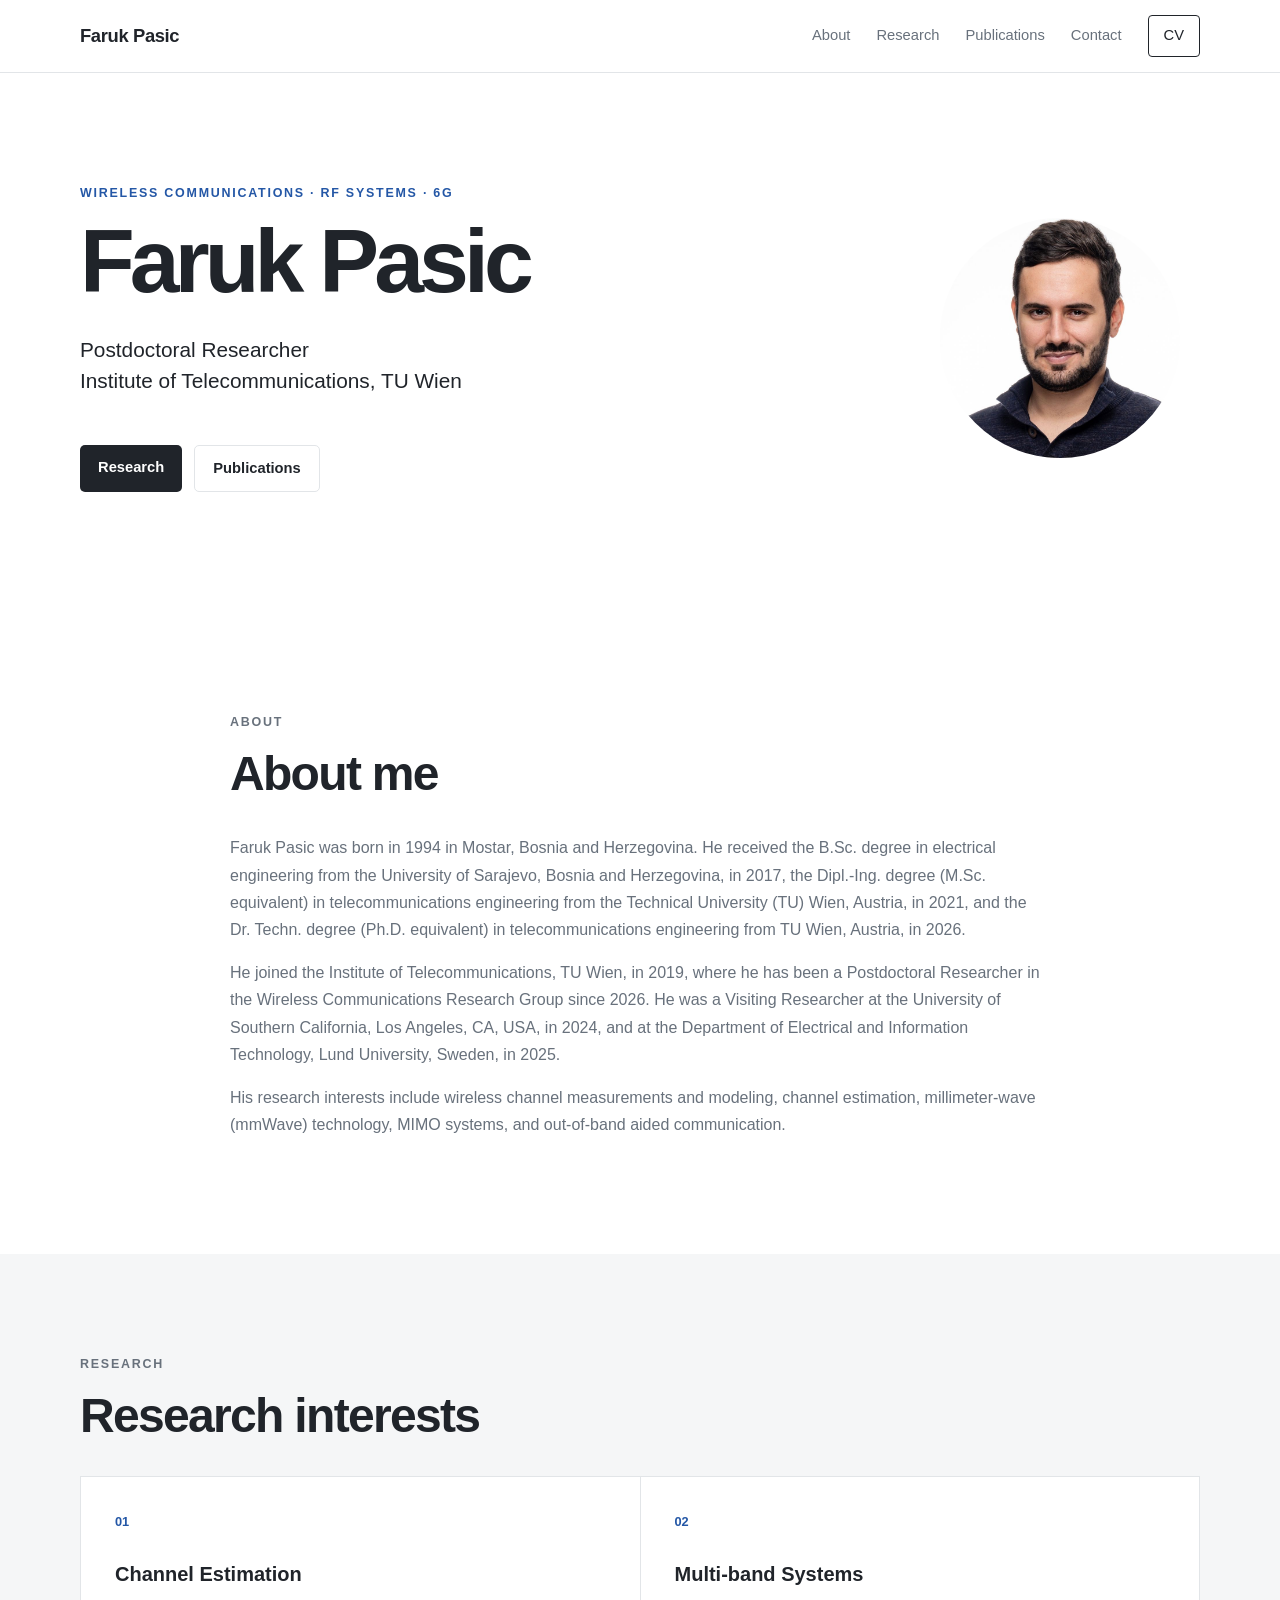
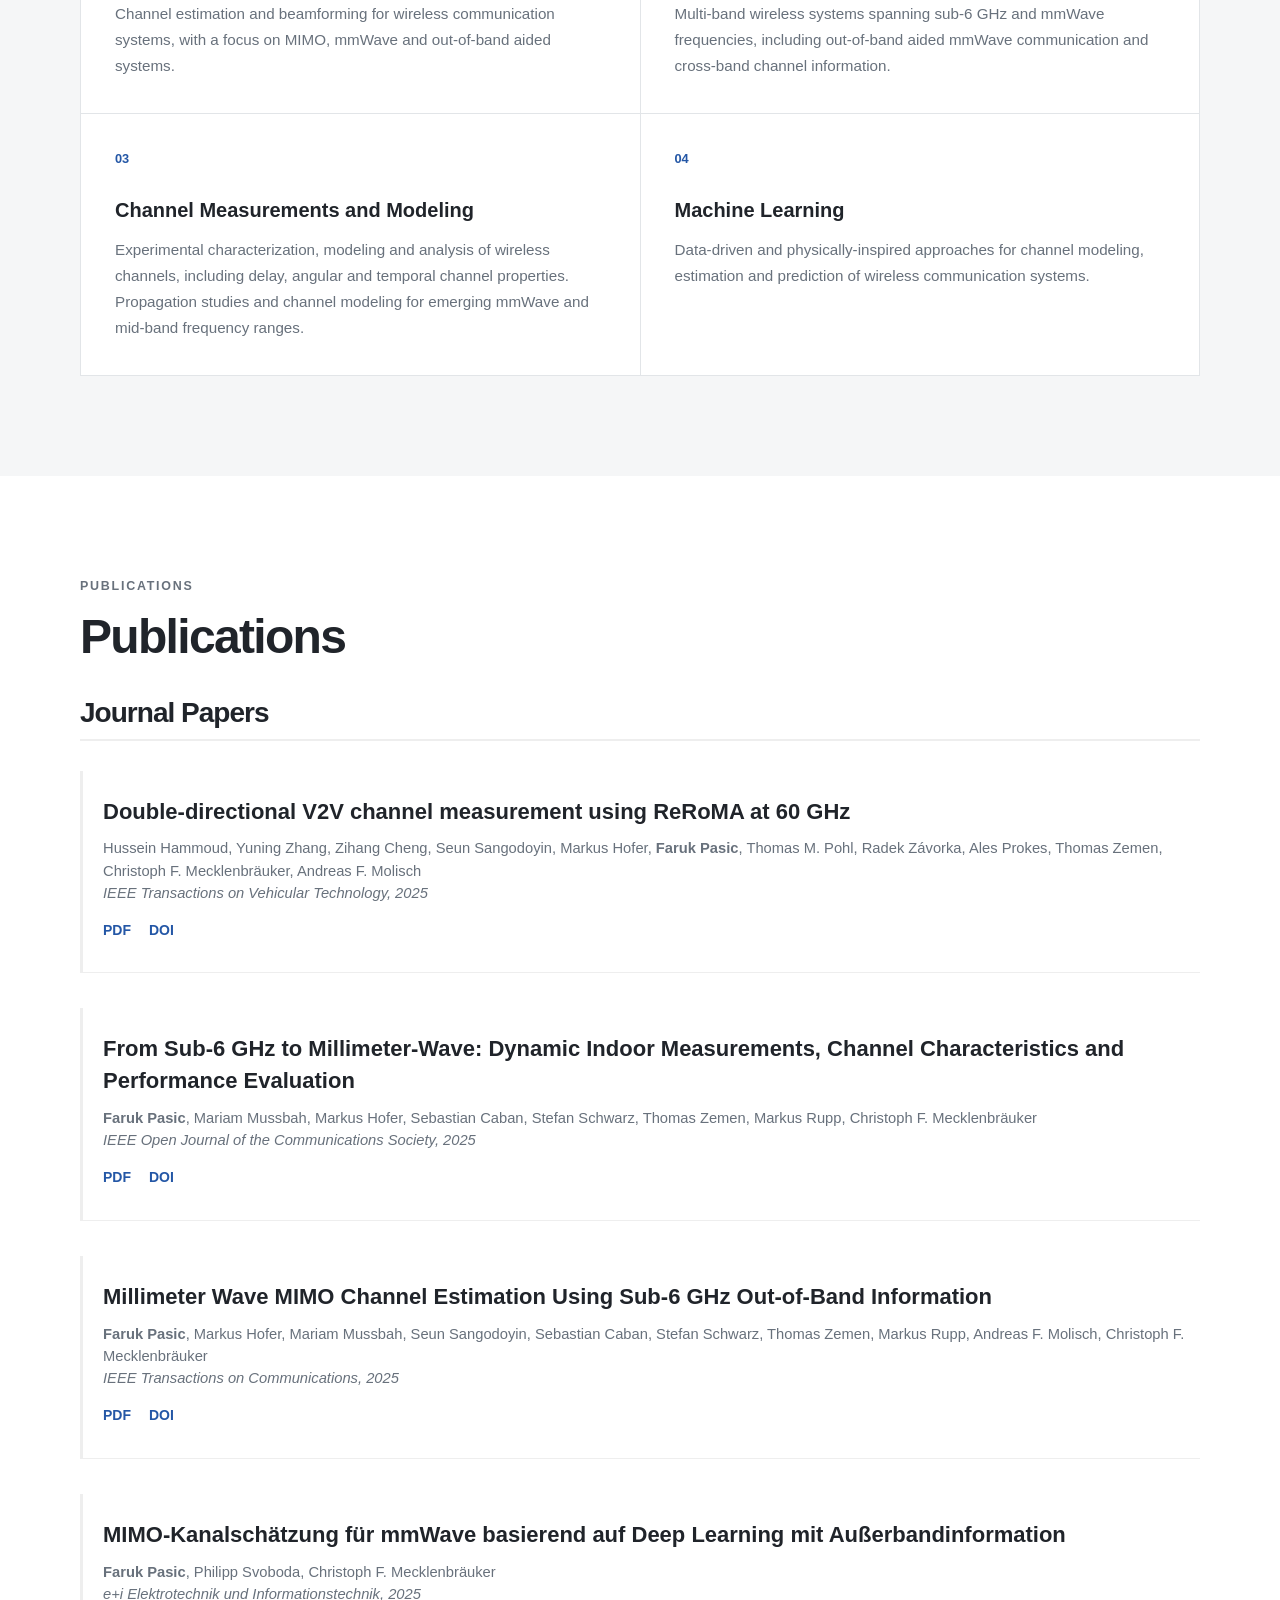
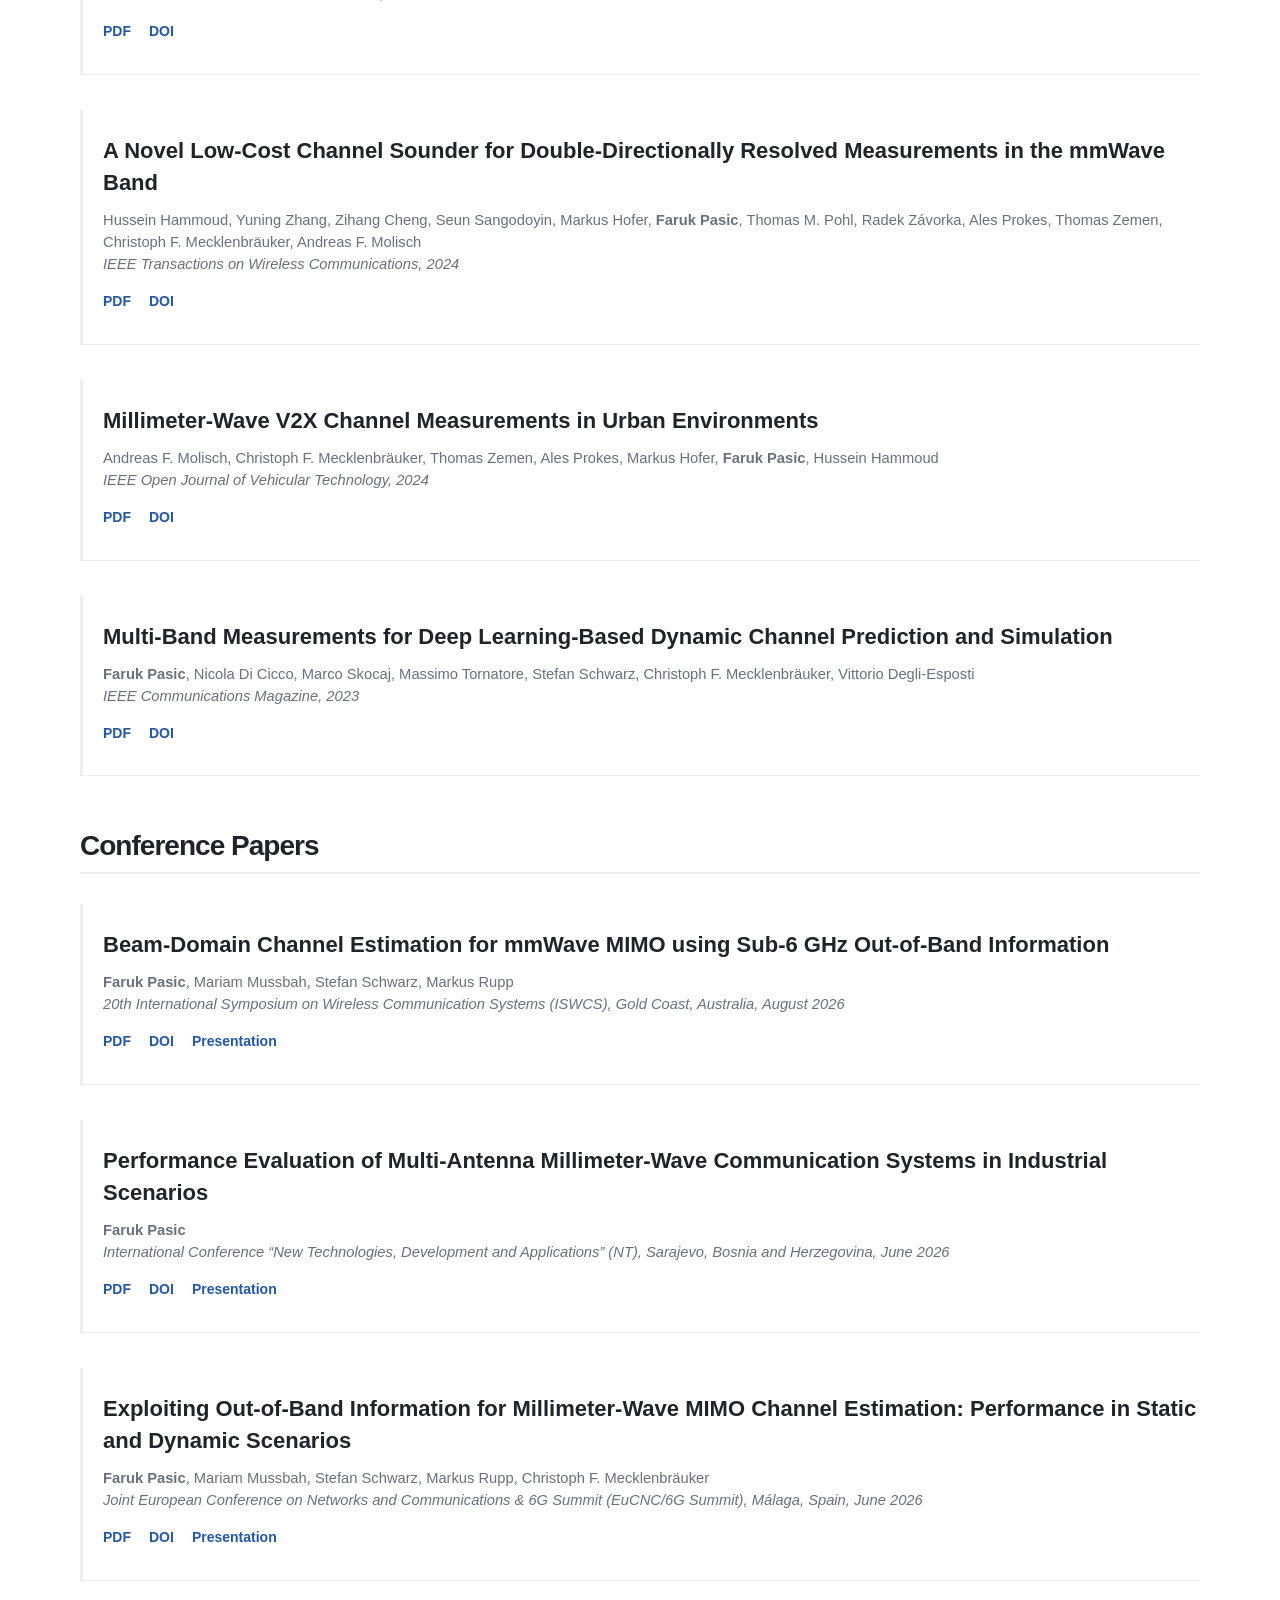
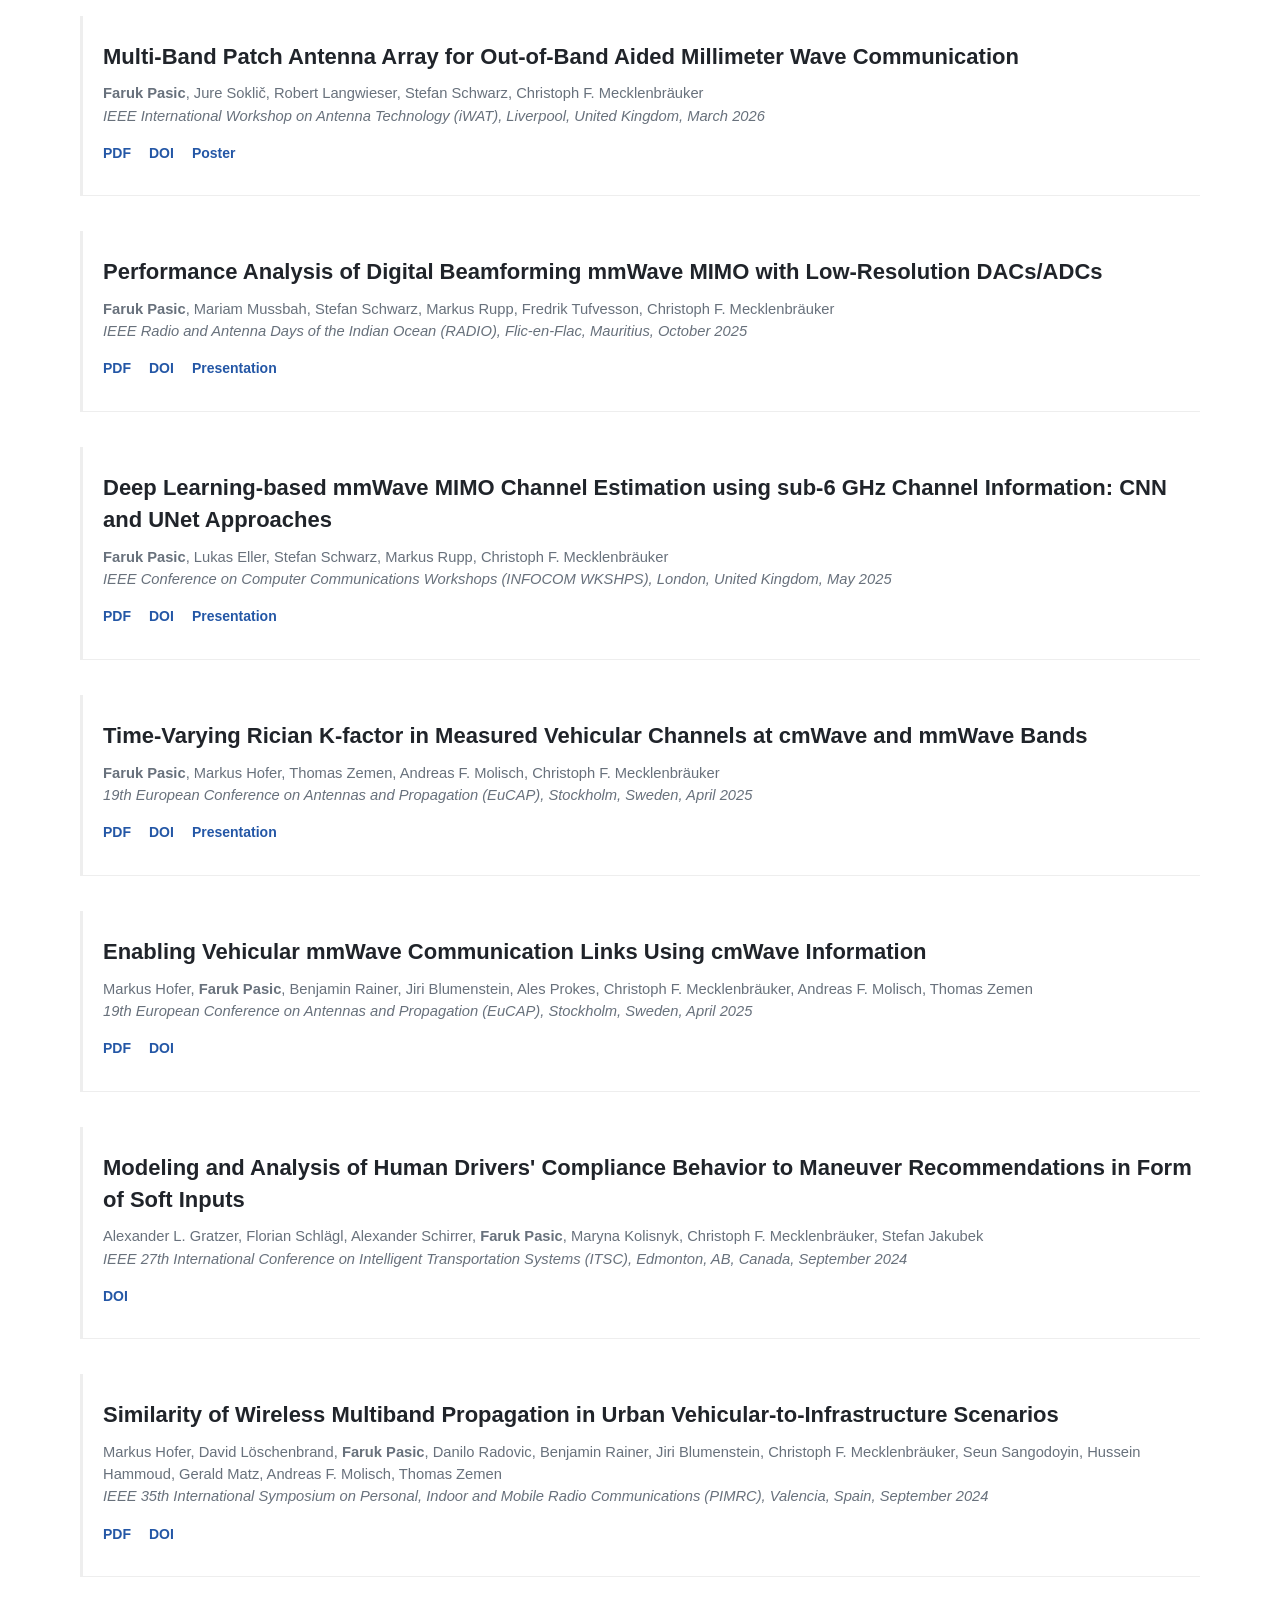
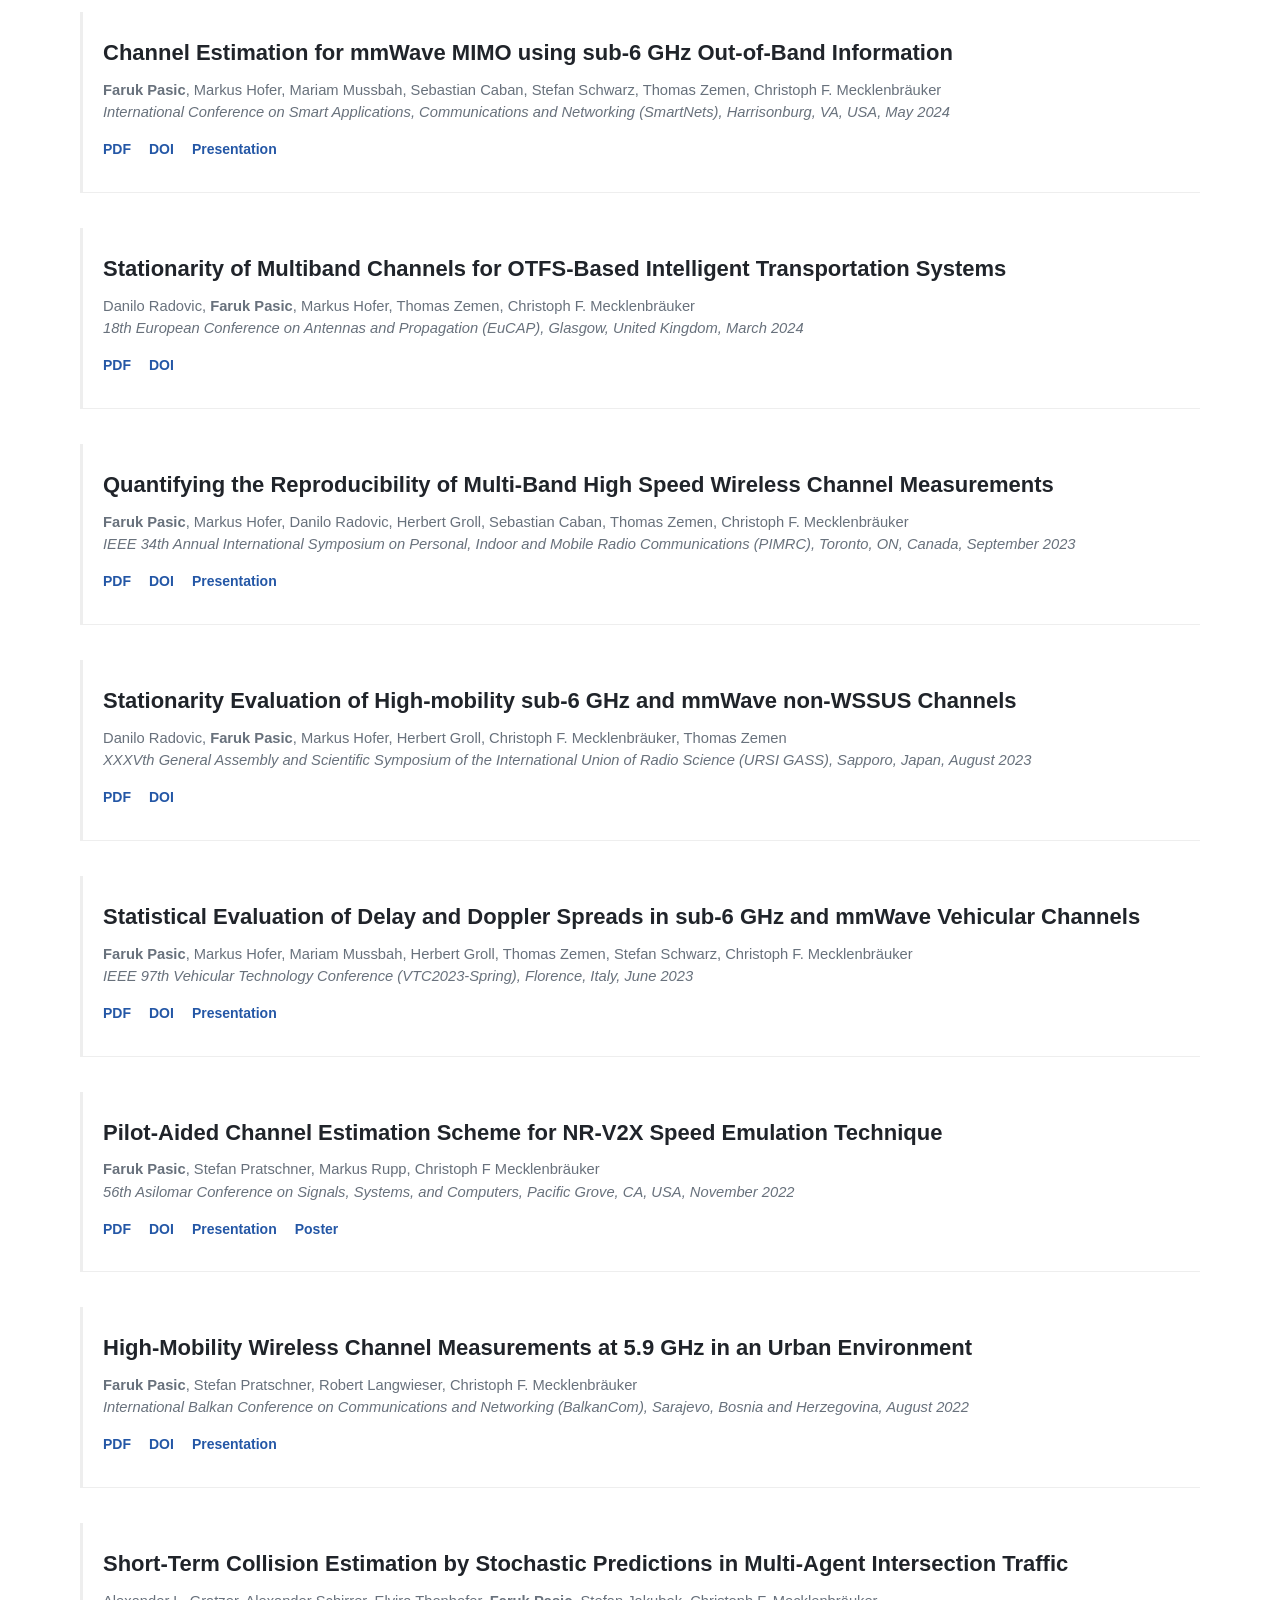
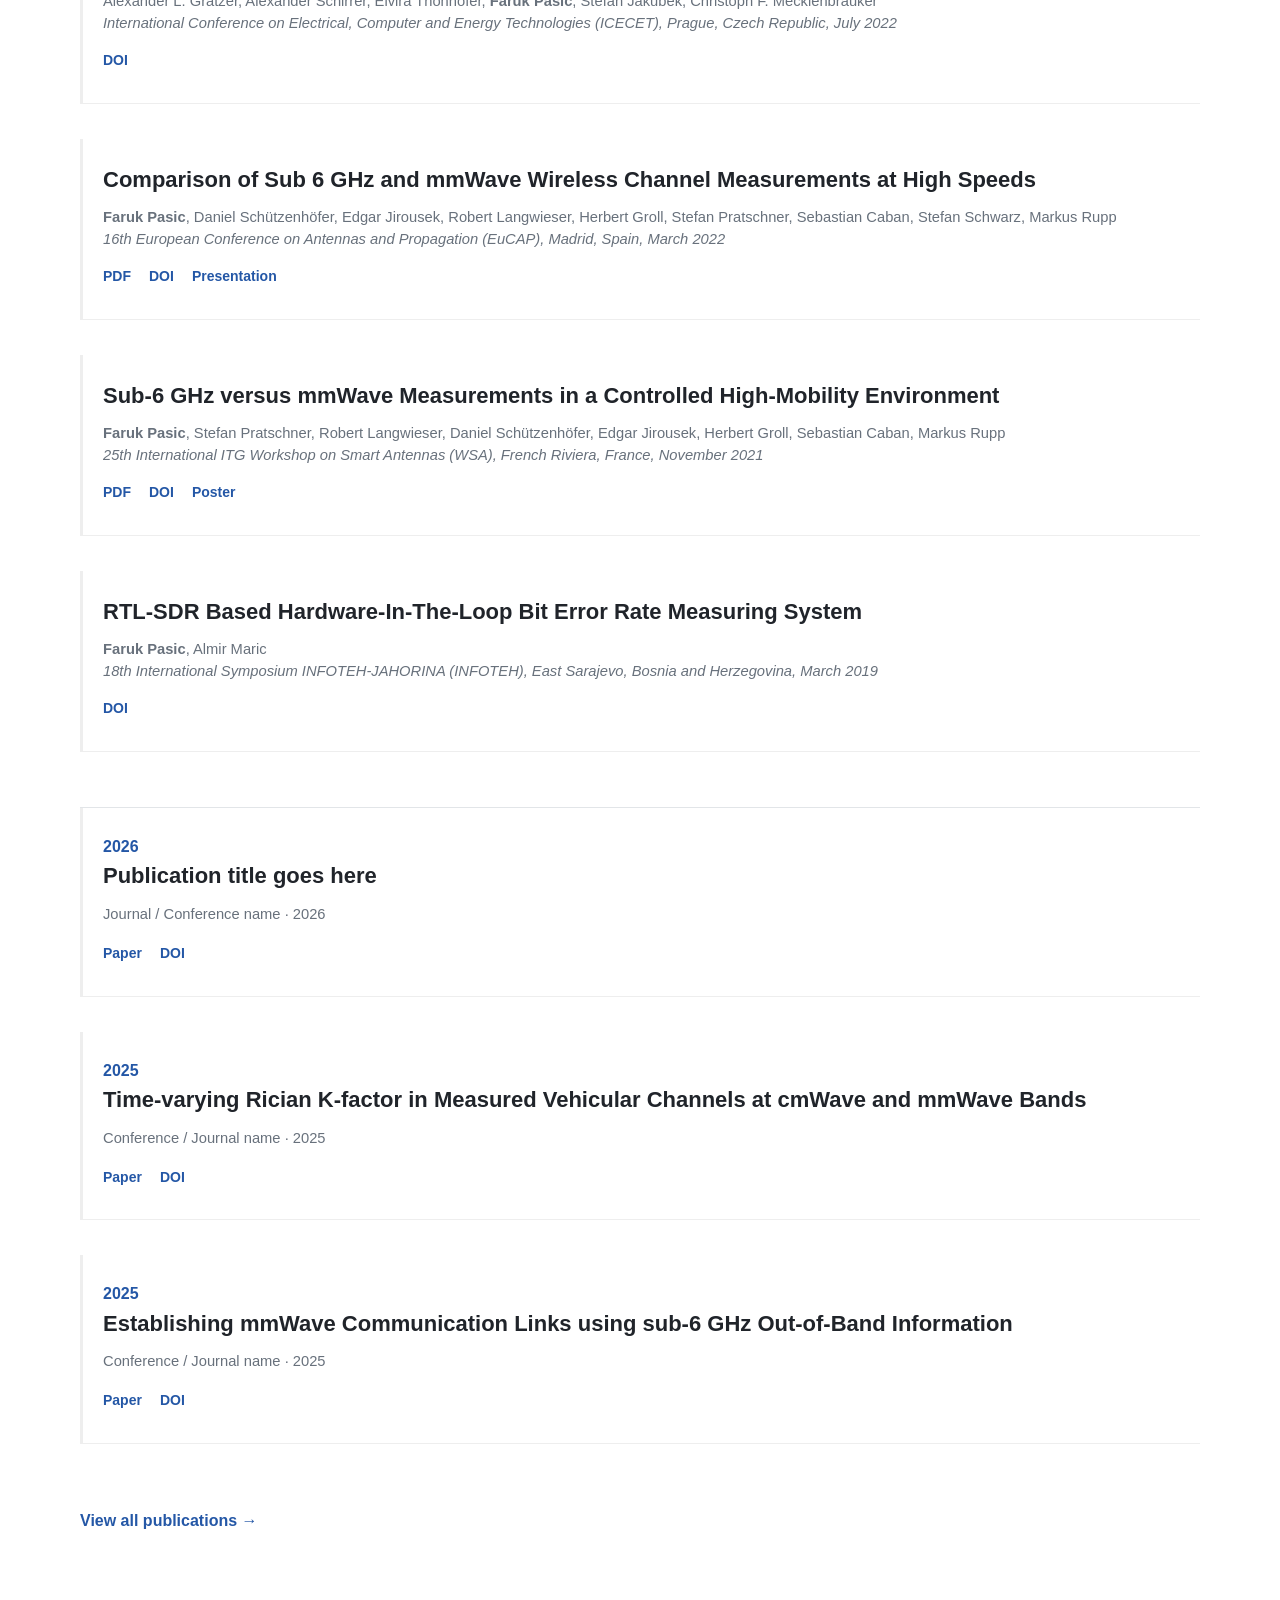
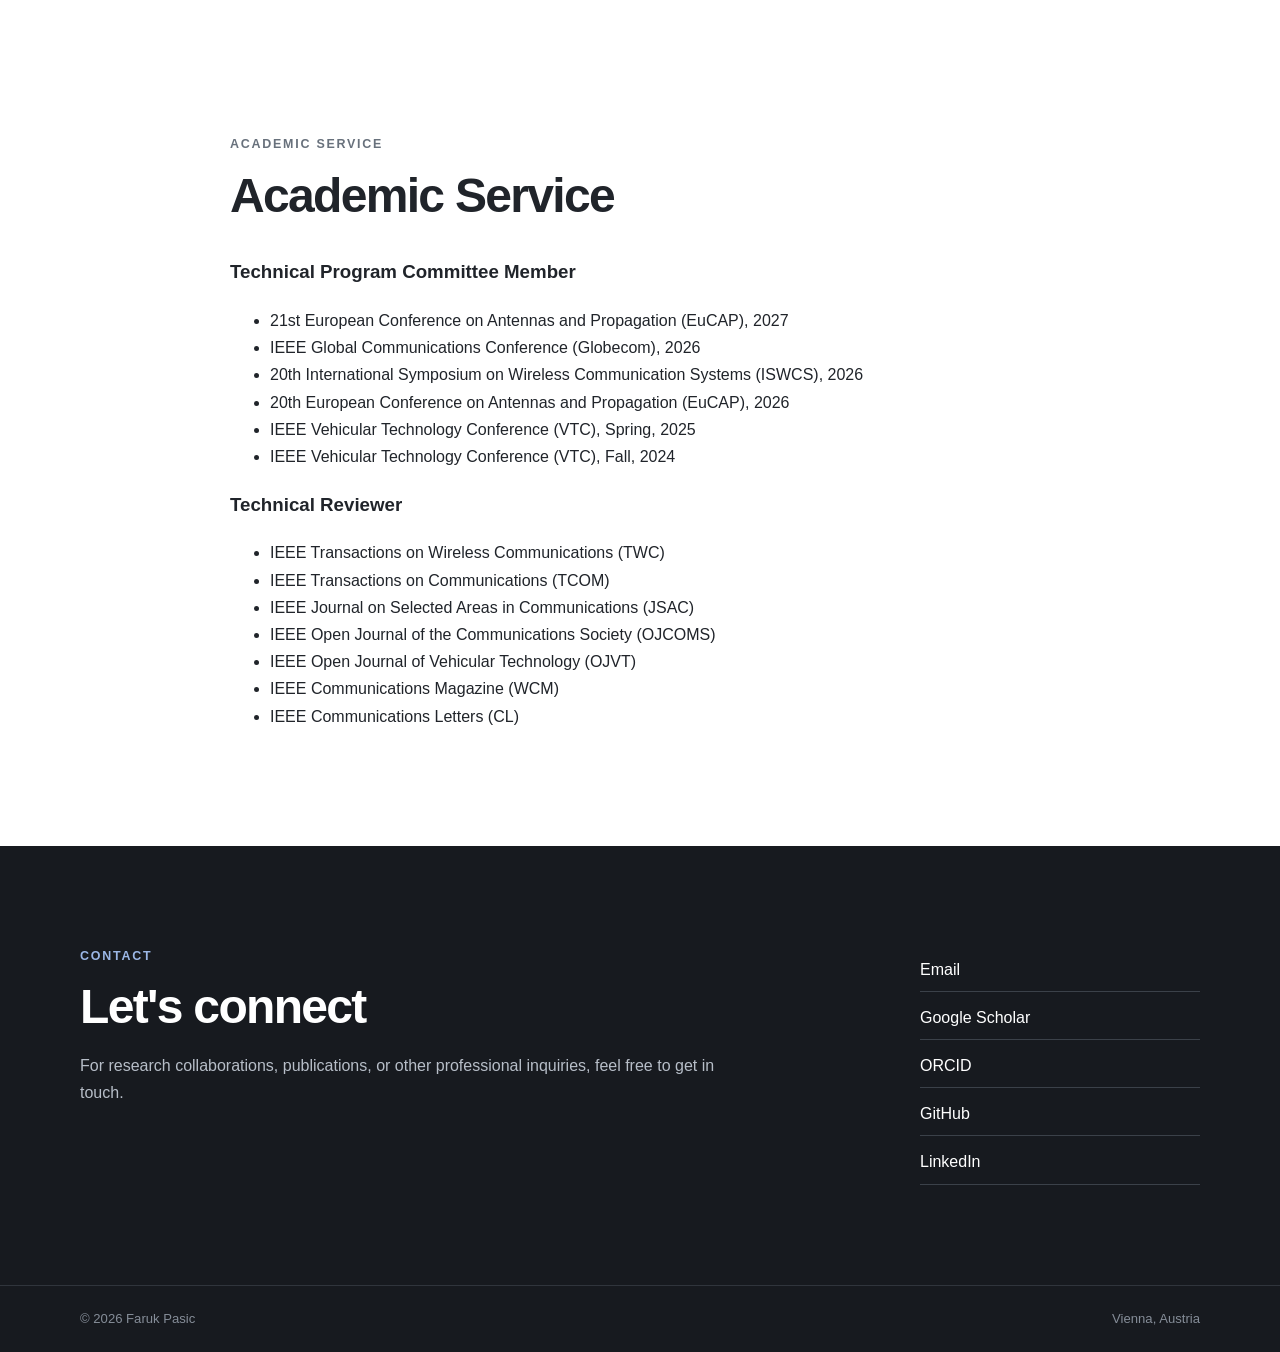
==== index.html @ f6248f12 "Update index.html" ====
<!DOCTYPE html>
<html lang="en">
<head>
    <meta charset="UTF-8">
    <meta name="viewport" content="width=device-width, initial-scale=1.0">

    <meta name="description"
          content="Faruk Pasic - Researcher in wireless communications, RF systems, MIMO, mmWave and FR3.">

    <title>Faruk Pasic | Wireless Communications</title>

    <link rel="stylesheet" href="style.css">
</head>

<body>

<!-- ================= HEADER ================= -->

<header class="site-header">
    <div class="container nav-container">

        <a href="index.html" class="site-name">
            Faruk Pasic
        </a>

        <nav class="navigation">
            <a href="#about">About</a>
            <a href="#research">Research</a>
            <a href="#publications">Publications</a>
            <a href="#contact">Contact</a>
            <a href="files/Faruk_Pasic_CV.pdf" class="nav-cv">
                CV
            </a>
        </nav>

    </div>
</header>


<main>

<!-- ================= HERO ================= -->

<section class="hero">

    <div class="container hero-grid">

        <div class="hero-text">

            <p class="eyebrow">
                Wireless Communications · RF Systems · 6G
            </p>

            <h1>
                Faruk Pasic
            </h1>

            <p class="hero-subtitle">
                Postdoctoral Researcher<br>
                Institute of Telecommunications, TU Wien
            </p>

            <div class="hero-links">

                <a href="#research" class="button button-primary">
                    Research
                </a>

                <a href="#publications" class="button button-secondary">
                    Publications
                </a>

            </div>

        </div>


        <!-- Temporary profile placeholder -->
        <div class="profile-placeholder">

            <img
                src="images/profile.jpg"
                alt="Faruk Pasic"
            >

        </div>

    </div>

</section>


<!-- ================= ABOUT ================= -->

<section id="about" class="section">

    <div class="container narrow">

        <p class="section-label">
            About
        </p>

        <h2>
            About me
        </h2>

        <p>
            Faruk Pasic was born in 1994 in Mostar, Bosnia and Herzegovina. 
            He received the B.Sc. degree in electrical engineering from the 
            University of Sarajevo, Bosnia and Herzegovina, in 2017, the Dipl.-Ing. 
            degree (M.Sc. equivalent) in telecommunications engineering from the 
            Technical University (TU) Wien, Austria, in 2021, and the Dr. Techn. 
            degree (Ph.D. equivalent) in telecommunications engineering from 
            TU Wien, Austria, in 2026.
        </p>

        <p>
            He joined the Institute of Telecommunications, TU Wien, in 2019, where 
            he has been a Postdoctoral Researcher in the Wireless Communications 
            Research Group since 2026. He was a Visiting Researcher at the University 
            of Southern California, Los Angeles, CA, USA, in 2024, and at the Department 
            of Electrical and Information Technology, Lund University, Sweden, in 2025.
        </p>

        <p>
            His research interests include wireless channel measurements and modeling, 
            channel estimation, millimeter-wave (mmWave) technology, MIMO systems, 
            and out-of-band aided communication.
        </p>

    </div>

</section>


<!-- ================= RESEARCH ================= -->

<section id="research" class="section section-alt">

    <div class="container">

        <p class="section-label">
            Research
        </p>

        <h2>
            Research interests
        </h2>


        <div class="research-grid">

            <article class="research-card">

                <span class="card-number">
                    01
                </span>

                <h3>
                    Channel Estimation
                </h3>

                <p>
                    Channel estimation and beamforming for wireless communication systems,
                    with a focus on MIMO, mmWave and out-of-band aided systems.
                </p>

            </article>


            <article class="research-card">

                <span class="card-number">
                    02
                </span>

                <h3>
                    Multi-band Systems
                </h3>

                <p>
                    Multi-band wireless systems spanning sub-6 GHz and mmWave frequencies, 
                    including out-of-band aided mmWave communication and cross-band channel information.                 
                </p>

            </article>


            <article class="research-card">

                <span class="card-number">
                    03
                </span>

                <h3>
                    Channel Measurements and Modeling
                </h3>

                <p>
                    Experimental characterization, modeling and analysis of wireless channels, 
                    including delay, angular and temporal channel properties. 
                    Propagation studies and channel modeling for emerging mmWave and mid-band frequency ranges.
                </p>

            </article>


            <article class="research-card">

                <span class="card-number">
                    04
                </span>

                <h3>
                    Machine Learning
                </h3>

                <p>
                    Data-driven and physically-inspired approaches for channel modeling,
                    estimation and prediction of wireless communication
                    systems.
                </p>

            </article>

        </div>

    </div>

</section>


<!-- ================= PUBLICATIONS ================= -->

<section id="publications" class="section">

    <div class="container">

        <p class="section-label">
            Publications
        </p>

        <h2>
            Publications
        </h2>

        <!-- Journal Publications -->
        <section class="publication-section">

            <h2>Journal Papers</h2>

            <div class="publication">

                <h3>
                    <a href="papers/2025_TVT_Hammoud_Paper.pdf" target="_blank">
                       Double-directional V2V channel measurement using ReRoMA at 60 GHz
                    </a>                      
                </h3>
    
                <p class="authors">
                    Hussein Hammoud, Yuning Zhang, Zihang Cheng, Seun Sangodoyin, Markus Hofer, <strong>Faruk Pasic</strong>, Thomas M. Pohl, Radek Závorka, Ales Prokes, Thomas Zemen, 
                    Christoph F. Mecklenbräuker, Andreas F. Molisch
                </p>

                <p class="venue">
                    IEEE Transactions on Vehicular Technology, 2025
                </p>

                <div class="publication-links">
                    <a href="papers/2025_TVT_Hammoud_Paper.pdf" target="_blank">PDF</a>
                    <a href="https://doi.org/10.1109/TVT.2025.3592084" target="_blank">DOI</a>
                </div>

            </div>  
            
            <div class="publication">

                <h3>
                    From Sub-6 GHz to Millimeter-Wave: Dynamic Indoor Measurements, Channel Characteristics and Performance Evaluation
                </h3>

                <p class="authors">
                    <strong>Faruk Pasic</strong>, Mariam Mussbah, Markus Hofer, Sebastian Caban, Stefan Schwarz, Thomas Zemen, Markus Rupp, Christoph F. Mecklenbräuker
                </p>

                <p class="venue">
                    IEEE Open Journal of the Communications Society, 2025
                </p>

                <div class="publication-links">
                    <a href="papers/2025_OJCOMS_Pasic_Paper.pdf" target="_blank">PDF</a>
                    <a href="https://doi.org/10.1109/OJCOMS.2025.3613504" target="_blank">DOI</a>
                </div>

            </div>            

            <div class="publication">

                <h3>
                   Millimeter Wave MIMO Channel Estimation Using Sub-6 GHz Out-of-Band Information
                </h3>

                <p class="authors">
                    <strong>Faruk Pasic</strong>, Markus Hofer, Mariam Mussbah, Seun Sangodoyin, Sebastian Caban, Stefan Schwarz, Thomas Zemen, Markus Rupp, Andreas F. Molisch, Christoph F. Mecklenbräuker
                </p>

                <p class="venue">
                    IEEE Transactions on Communications, 2025
                </p>

                <div class="publication-links">
                    <a href="papers/2024_TCOM_Pasic_Paper.pdf" target="_blank">PDF</a>
                    <a href="https://doi.org/10.1109/TCOMM.2025.3588591" target="_blank">DOI</a>
                </div>

            </div>  

            <div class="publication">

                <h3>
                   MIMO-Kanalschätzung für mmWave basierend auf Deep Learning mit Außerbandinformation
                </h3>

                <p class="authors">
                    <strong>Faruk Pasic</strong>, Philipp Svoboda, Christoph F. Mecklenbräuker
                </p>

                <p class="venue">
                    e+i Elektrotechnik und Informationstechnik, 2025
                </p>

                <div class="publication-links">
                    <a href="papers/2025_E_I_Journal_Pasic_Paper.pdf" target="_blank">PDF</a>
                    <a href="https://doi.org/10.1007/s00502-025-01325-1" target="_blank">DOI</a>
                </div>

            </div>  
            
            <div class="publication">

                <h3>
                   A Novel Low-Cost Channel Sounder for Double-Directionally Resolved Measurements in the mmWave Band
                </h3>

                <p class="authors">
                    Hussein Hammoud, Yuning Zhang, Zihang Cheng, Seun Sangodoyin, Markus Hofer, <strong>Faruk Pasic</strong>, Thomas M. Pohl, Radek Závorka, Ales Prokes, Thomas Zemen, 
                    Christoph F. Mecklenbräuker, Andreas F. Molisch
                </p>

                <p class="venue">
                    IEEE Transactions on Wireless Communications, 2024
                </p>

                <div class="publication-links">
                    <a href="papers/2024_TWC_Hammoud_Paper.pdf" target="_blank">PDF</a>
                    <a href="https://doi.org/10.1109/TWC.2024.3492184" target="_blank">DOI</a>
                </div>

            </div>

            <div class="publication">

                <h3>
                   Millimeter-Wave V2X Channel Measurements in Urban Environments
                </h3>

                <p class="authors">
                    Andreas F. Molisch, Christoph F. Mecklenbräuker, Thomas Zemen, Ales Prokes, Markus Hofer, <strong>Faruk Pasic</strong>, Hussein Hammoud
                </p>

                <p class="venue">
                    IEEE Open Journal of Vehicular Technology, 2024
                </p>

                <div class="publication-links">
                    <a href="papers/2024_OJVT_Molisch_Paper.pdf" target="_blank">PDF</a>
                    <a href="https://doi.org/10.1109/OJVT.2024.3521637" target="_blank">DOI</a>
                </div>

            </div>

            <div class="publication">

                <h3>
                   Multi-Band Measurements for Deep Learning-Based Dynamic Channel Prediction and Simulation
                </h3>

                <p class="authors">
                    <strong>Faruk Pasic</strong>, Nicola Di Cicco, Marco Skocaj, Massimo Tornatore, Stefan Schwarz, Christoph F. Mecklenbräuker, Vittorio Degli-Esposti
                </p>

                <p class="venue">
                    IEEE Communications Magazine, 2023
                </p>

                <div class="publication-links">
                    <a href="papers/2023_COMMAG_Pasic_Paper.pdf" target="_blank">PDF</a>
                    <a href="https://doi.org/10.1109/MCOM.003.2200718" target="_blank">DOI</a>
                </div>

            </div>            
            
        </section>

        <!-- Conference Publications -->
        <section class="publication-section">

            <h2>Conference Papers</h2>
            
            <div class="publication">

                <h3>
                    Beam-Domain Channel Estimation for mmWave MIMO using Sub-6 GHz Out-of-Band Information
                </h3>

                <p class="authors">
                    <strong>Faruk Pasic</strong>, Mariam Mussbah, Stefan Schwarz, Markus Rupp
                </p>

                <p class="venue">
                    20th International Symposium on Wireless Communication Systems (ISWCS), 
                    Gold Coast, Australia, August 2026
                </p>

                <div class="publication-links">
                    <a href="papers/2026_ISWCS_Pasic_Paper.pdf" target="_blank">PDF</a>
                    <a href="https://arxiv.org/abs/2607.24227" target="_blank">DOI</a>
                    <a href="presentations/2026_ISWCS_Pasic_Presentation.pdf" target="_blank">Presentation</a>
                </div>

            </div>

            <div class="publication">

                <h3>
                    Performance Evaluation of Multi-Antenna Millimeter-Wave Communication Systems in Industrial Scenarios
                </h3>

                <p class="authors">
                    <strong>Faruk Pasic</strong>
                </p>

                <p class="venue">
                    International Conference “New Technologies, Development and Applications” (NT), 
                    Sarajevo, Bosnia and Herzegovina, June 2026
                </p>

                <div class="publication-links">
                    <a href="papers/2026_NT_Pasic_Paper.pdf" target="_blank">PDF</a>
                    <a href="https://doi.org/10.1007/978-3-032-30110-9_27" target="_blank">DOI</a>
                    <a href="presentations/2026_NT_Pasic_Presentation.pdf" target="_blank">Presentation</a>                    
                </div>

            </div>  
            
            <div class="publication">

                <h3>
                    Exploiting Out-of-Band Information for Millimeter-Wave MIMO Channel Estimation: Performance in Static and Dynamic Scenarios
                </h3>

                <p class="authors">
                    <strong>Faruk Pasic</strong>, Mariam Mussbah, Stefan Schwarz, Markus Rupp, Christoph F. Mecklenbräuker
                </p>

                <p class="venue">
                    Joint European Conference on Networks and Communications & 6G Summit (EuCNC/6G Summit), 
                    Málaga, Spain, June 2026
                </p>

                <div class="publication-links">
                    <a href="papers/2026_EuCNC_Pasic_Paper.pdf" target="_blank">PDF</a>
                    <a href="https://doi.org/10.1109/EuCNC/6GSummit68295.2026.11577278" target="_blank">DOI</a>
                    <a href="presentations/2026_EUCNC_Pasic_Presentation.pdf" target="_blank">Presentation</a>
                </div>

            </div>            

            <div class="publication">

                <h3>
                    Multi-Band Patch Antenna Array for Out-of-Band Aided Millimeter Wave Communication
                </h3>

                <p class="authors">
                    <strong>Faruk Pasic</strong>, Jure Soklič, Robert Langwieser, Stefan Schwarz, Christoph F. Mecklenbräuker
                </p>

                <p class="venue">
                    IEEE International Workshop on Antenna Technology (iWAT), 
                    Liverpool, United Kingdom, March 2026
                </p>

                <div class="publication-links">
                    <a href="papers/2026_iWAT_Pasic_Paper.pdf" target="_blank">PDF</a>
                    <a href="https://doi.org/10.1109/iWAT66946.2026.11501871" target="_blank">DOI</a>
                    <a href="presentations/2026_iWAT_Pasic_Poster.pdf" target="_blank">Poster</a>
                </div>

            </div>       
            
            <div class="publication">

                <h3>
                    Performance Analysis of Digital Beamforming mmWave MIMO with Low-Resolution DACs/ADCs
                </h3>

                <p class="authors">
                    <strong>Faruk Pasic</strong>, Mariam Mussbah, Stefan Schwarz, Markus Rupp, Fredrik Tufvesson, Christoph F. Mecklenbräuker
                </p>

                <p class="venue">
                    IEEE Radio and Antenna Days of the Indian Ocean (RADIO), 
                    Flic-en-Flac, Mauritius, October 2025
                </p>

                <div class="publication-links">
                    <a href="papers/2025_RADIO_Pasic_Paper.pdf" target="_blank">PDF</a>
                    <a href="https://doi.org/10.1109/RADIO65825.2025.11296360" target="_blank">DOI</a>
                    <a href="presentations/2025_RADIO_Pasic_Presentation.pdf" target="_blank">Presentation</a>
                </div>

            </div>  

            <div class="publication">

                <h3>
                    Deep Learning-based mmWave MIMO Channel Estimation using sub-6 GHz Channel Information: CNN and UNet Approaches
                </h3>

                <p class="authors">
                    <strong>Faruk Pasic</strong>, Lukas Eller, Stefan Schwarz, Markus Rupp, Christoph F. Mecklenbräuker
                </p>

                <p class="venue"> 
                    IEEE Conference on Computer Communications Workshops (INFOCOM WKSHPS), 
                    London, United Kingdom, May 2025
                </p>

                <div class="publication-links">
                    <a href="papers/2025_INFOCOM_WKPS_Pasic_Paper.pdf" target="_blank">PDF</a>
                    <a href="https://doi.org/10.1109/INFOCOMWKSHPS65812.2025.11152870" target="_blank">DOI</a>
                    <a href="presentations/2025_INFOCOM_WKPS_Pasic_Presentation.pdf" target="_blank">Presentation</a>
                </div>

            </div>  

            <div class="publication">

                <h3>
                    Time-Varying Rician K-factor in Measured Vehicular Channels at cmWave and mmWave Bands
                </h3>

                <p class="authors">
                    <strong>Faruk Pasic</strong>, Markus Hofer, Thomas Zemen, Andreas F. Molisch, Christoph F. Mecklenbräuker
                </p>

                <p class="venue"> 
                    19th European Conference on Antennas and Propagation (EuCAP), 
                    Stockholm, Sweden, April 2025
                </p>

                <div class="publication-links">
                    <a href="papers/2025_EuCAP_Pasic_Paper.pdf" target="_blank">PDF</a>
                    <a href="https://doi.org/10.23919/EuCAP63536.2025.10999960" target="_blank">DOI</a>
                    <a href="presentations/2025_EuCAP_Pasic_Presentation.pdf" target="_blank">Presentation</a>                    
                </div>

            </div>

            <div class="publication">

                <h3>
                    Enabling Vehicular mmWave Communication Links Using cmWave Information
                </h3>

                <p class="authors">
                    Markus Hofer, <strong>Faruk Pasic</strong>, Benjamin Rainer, Jiri Blumenstein, Ales Prokes, Christoph F. Mecklenbräuker, Andreas F. Molisch, Thomas Zemen
                </p>

                <p class="venue"> 
                    19th European Conference on Antennas and Propagation (EuCAP), 
                    Stockholm, Sweden, April 2025
                </p>

                <div class="publication-links">
                    <a href="papers/2025_EuCAP_Hofer_Paper.pdf" target="_blank">PDF</a>
                    <a href="https://doi.org/10.23919/EuCAP63536.2025.11000059" target="_blank">DOI</a>
                </div>

            </div>   
            
            <div class="publication">

                <h3>
                    Modeling and Analysis of Human Drivers' Compliance Behavior to Maneuver Recommendations in Form of Soft Inputs
                </h3>

                <p class="authors">
                    Alexander L. Gratzer, Florian Schlägl, Alexander Schirrer, <strong>Faruk Pasic</strong>, Maryna Kolisnyk, Christoph F. Mecklenbräuker, Stefan Jakubek
                </p>

                <p class="venue"> 
                    IEEE 27th International Conference on Intelligent Transportation Systems (ITSC), 
                    Edmonton, AB, Canada, September 2024
                </p>

                <div class="publication-links">
                    <a href="https://doi.org/10.1109/ITSC58415.2024.10919515" target="_blank">DOI</a>
                </div>

            </div>    
            
            <div class="publication">

                <h3>
                    Similarity of Wireless Multiband Propagation in Urban Vehicular-to-Infrastructure Scenarios
                </h3>

                <p class="authors">
                    Markus Hofer, David Löschenbrand, <strong>Faruk Pasic</strong>, Danilo Radovic, Benjamin Rainer, Jiri Blumenstein, Christoph F. Mecklenbräuker, 
                    Seun Sangodoyin, Hussein Hammoud, Gerald Matz, Andreas F. Molisch, Thomas Zemen
                </p>

                <p class="venue"> 
                    IEEE 35th International Symposium on Personal, Indoor and Mobile Radio Communications (PIMRC),
                    Valencia, Spain, September 2024
                </p>

                <div class="publication-links">
                    <a href="papers/2024_PIMRC_Hofer_Paper.pdf" target="_blank">PDF</a>
                    <a href="https://doi.org/10.1109/PIMRC59610.2024.10817364" target="_blank">DOI</a>
                </div>

            </div>  

            <div class="publication">

                <h3>
                    Channel Estimation for mmWave MIMO using sub-6 GHz Out-of-Band Information
                </h3>

                <p class="authors">
                    <strong>Faruk Pasic</strong>, Markus Hofer, Mariam Mussbah, Sebastian Caban, Stefan Schwarz, Thomas Zemen, Christoph F. Mecklenbräuker
                </p>

                <p class="venue"> 
                    International Conference on Smart Applications, Communications and Networking (SmartNets),
                    Harrisonburg, VA, USA, May 2024
                </p>

                <div class="publication-links">
                    <a href="papers/2024_SmartNets_Pasic_Paper.pdf" target="_blank">PDF</a>
                    <a href="https://doi.org/10.1109/SmartNets61466.2024.10577648" target="_blank">DOI</a>
                    <a href="presentations/2024_SmartNets_Pasic_Presentation.pdf" target="_blank">Presentation</a>                                        
                </div>

            </div>              

            <div class="publication">

                <h3>
                    Stationarity of Multiband Channels for OTFS-Based Intelligent Transportation Systems
                </h3>

                <p class="authors">
                    Danilo Radovic, <strong>Faruk Pasic</strong>, Markus Hofer, Thomas Zemen, Christoph F. Mecklenbräuker
                </p>

                <p class="venue"> 
                    18th European Conference on Antennas and Propagation (EuCAP),
                    Glasgow, United Kingdom, March 2024
                </p>

                <div class="publication-links">
                    <a href="papers/2024_EuCAP_Radovic_Paper.pdf" target="_blank">PDF</a>
                    <a href="https://doi.org/10.23919/EuCAP60739.2024.10501497" target="_blank">DOI</a>
                </div>

            </div>  
            
            <div class="publication">

                <h3>
                    Quantifying the Reproducibility of Multi-Band High Speed Wireless Channel Measurements
                </h3>

                <p class="authors">
                    <strong>Faruk Pasic</strong>, Markus Hofer, Danilo Radovic, Herbert Groll, Sebastian Caban, Thomas Zemen, Christoph F. Mecklenbräuker
                </p>

                <p class="venue"> 
                    IEEE 34th Annual International Symposium on Personal, Indoor and Mobile Radio Communications (PIMRC),
                    Toronto, ON, Canada, September 2023
                </p>

                <div class="publication-links">
                    <a href="papers/2023_PIMRC_Pasic_Paper.pdf" target="_blank">PDF</a>
                    <a href="https://doi.org/10.1109/PIMRC56721.2023.10293986" target="_blank">DOI</a>
                    <a href="presentations/2023_PIMRC_Pasic_Presentation.pdf" target="_blank">Presentation</a>                                                            
                </div>

            </div>  
            
            <div class="publication">

                <h3>
                    Stationarity Evaluation of High-mobility sub-6 GHz and mmWave non-WSSUS Channels
                </h3>

                <p class="authors">
                    Danilo Radovic, <strong>Faruk Pasic</strong>, Markus Hofer, Herbert Groll, Christoph F. Mecklenbräuker, Thomas Zemen
                </p>

                <p class="venue"> 
                    XXXVth General Assembly and Scientific Symposium of the International Union of Radio Science (URSI GASS),
                    Sapporo, Japan, August 2023
                </p>

                <div class="publication-links">
                    <a href="papers/2023_URSIGASS_Radovic_Paper.pdf" target="_blank">PDF</a>
                    <a href="https://doi.org/10.23919/URSIGASS57860.2023.10265539" target="_blank">DOI</a>
                </div>

            </div>  

            <div class="publication">

                <h3>
                    Statistical Evaluation of Delay and Doppler Spreads in sub-6 GHz and mmWave Vehicular Channels
                </h3>

                <p class="authors">
                    <strong>Faruk Pasic</strong>, Markus Hofer, Mariam Mussbah, Herbert Groll, Thomas Zemen, Stefan Schwarz, Christoph F. Mecklenbräuker
                </p>

                <p class="venue"> 
                    IEEE 97th Vehicular Technology Conference (VTC2023-Spring),
                    Florence, Italy, June 2023
                </p>

                <div class="publication-links">
                    <a href="papers/2023_VTC_Spring_Pasic_Paper.pdf" target="_blank">PDF</a>
                    <a href="https://doi.org/10.1109/VTC2023-Spring57618.2023.10199960" target="_blank">DOI</a>
                    <a href="presentations/2023_VTC_Spring_Pasic_Presentation.pdf" target="_blank">Presentation</a>                                                                                
                </div>

            </div> 

            <div class="publication">

                <h3>
                    Pilot-Aided Channel Estimation Scheme for NR-V2X Speed Emulation Technique
                </h3>

                <p class="authors">
                    <strong>Faruk Pasic</strong>, Stefan Pratschner, Markus Rupp, Christoph F Mecklenbräuker
                </p>

                <p class="venue"> 
                    56th Asilomar Conference on Signals, Systems, and Computers,
                    Pacific Grove, CA, USA, November 2022
                </p>

                <div class="publication-links">
                    <a href="papers/2022_Asilomar_Pasic_Paper.pdf" target="_blank">PDF</a>
                    <a href="https://doi.org/10.1109/IEEECONF56349.2022.10052068" target="_blank">DOI</a>
                    <a href="presentations/2022_Asilomar_Pasic_Presentation.pdf" target="_blank">Presentation</a>                                                                                
                    <a href="presentations/2022_Asilomar_Pasic_Poster.pdf" target="_blank">Poster</a>                                                                                                    
                </div>

            </div>              

            <div class="publication">

                <h3>
                    High-Mobility Wireless Channel Measurements at 5.9 GHz in an Urban Environment
                </h3>

                <p class="authors">
                    <strong>Faruk Pasic</strong>, Stefan Pratschner, Robert Langwieser, Christoph F. Mecklenbräuker
                </p>

                <p class="venue"> 
                    International Balkan Conference on Communications and Networking (BalkanCom),
                    Sarajevo, Bosnia and Herzegovina, August 2022
                </p>

                <div class="publication-links">
                    <a href="papers/2022_Balkancom_Pasic_Paper.pdf" target="_blank">PDF</a>
                    <a href="https://doi.org/10.1109/BalkanCom55633.2022.9900633" target="_blank">DOI</a>
                    <a href="presentations/2022_Balkancom_Pasic_Presentation.pdf" target="_blank">Presentation</a>                                                                                                    
                </div>

            </div>  

            <div class="publication">

                <h3>
                    Short-Term Collision Estimation by Stochastic Predictions in Multi-Agent Intersection Traffic
                </h3>

                <p class="authors">
                    Alexander L. Gratzer, Alexander Schirrer, Elvira Thonhofer, <strong>Faruk Pasic</strong>, Stefan Jakubek, Christoph F. Mecklenbräuker
                </p>

                <p class="venue"> 
                    International Conference on Electrical, Computer and Energy Technologies (ICECET),
                    Prague, Czech Republic, July 2022
                </p>

                <div class="publication-links">
                    <a href="https://doi.org/10.1109/ICECET55527.2022.9872913" target="_blank">DOI</a>
                </div>

            </div>  

            <div class="publication">

                <h3>
                    Comparison of Sub 6 GHz and mmWave Wireless Channel Measurements at High Speeds
                </h3>

                <p class="authors">
                    <strong>Faruk Pasic</strong>, Daniel Schützenhöfer, Edgar Jirousek, Robert Langwieser, Herbert Groll, Stefan Pratschner, Sebastian Caban, Stefan Schwarz, Markus Rupp
                </p>

                <p class="venue"> 
                    16th European Conference on Antennas and Propagation (EuCAP),
                    Madrid, Spain, March 2022
                </p>

                <div class="publication-links">
                    <a href="papers/2022_EuCAP_Pasic_Paper.pdf" target="_blank">PDF</a>
                    <a href="https://doi.org/10.23919/EuCAP53622.2022.9769375" target="_blank">DOI</a>
                    <a href="presentations/2022_EuCAP_Pasic_Presentation.pdf" target="_blank">Presentation</a>                                                                                                    
                </div>

            </div>  
            
            <div class="publication">

                <h3>
                    Sub-6 GHz versus mmWave Measurements in a Controlled High-Mobility Environment
                </h3>

                <p class="authors">
                    <strong>Faruk Pasic</strong>, Stefan Pratschner, Robert Langwieser, Daniel Schützenhöfer, Edgar Jirousek, Herbert Groll, Sebastian Caban, Markus Rupp
                </p>

                <p class="venue"> 
                    25th International ITG Workshop on Smart Antennas (WSA),
                    French Riviera, France, November 2021
                </p>

                <div class="publication-links">
                    <a href="papers/2021_WSA_Pasic_Paper.pdf" target="_blank">PDF</a>
                    <a href="https://ieeexplore.ieee.org/abstract/document/9739087" target="_blank">DOI</a>
                    <a href="presentations/2021_WSA_Pasic_Poster.pdf" target="_blank">Poster</a>                                                                                                    
                </div>

            </div>  

            <div class="publication">

                <h3>
                    RTL-SDR Based Hardware-In-The-Loop Bit Error Rate Measuring System
                </h3>

                <p class="authors">
                    <strong>Faruk Pasic</strong>, Almir Maric
                </p>

                <p class="venue"> 
                    18th International Symposium INFOTEH-JAHORINA (INFOTEH),
                    East Sarajevo, Bosnia and Herzegovina, March 2019
                </p>

                <div class="publication-links">
                    <a href="https://ieeexplore.ieee.org/abstract/document/8717753" target="_blank">DOI</a>
                </div>

            </div>  
            
        </section>
        
        <div class="publication-list">

            <article class="publication">

                <div class="publication-year">
                    2026
                </div>

                <div>

                    <h3>
                        Publication title goes here
                    </h3>

                    <p>
                        Journal / Conference name · 2026
                    </p>

                    <div class="publication-links">
                        <a href="#">Paper</a>
                        <a href="#">DOI</a>
                    </div>

                </div>

            </article>


            <article class="publication">

                <div class="publication-year">
                    2025
                </div>

                <div>

                    <h3>
                        Time-varying Rician K-factor in Measured
                        Vehicular Channels at cmWave and mmWave Bands
                    </h3>

                    <p>
                        Conference / Journal name · 2025
                    </p>

                    <div class="publication-links">
                        <a href="#">Paper</a>
                        <a href="#">DOI</a>
                    </div>

                </div>

            </article>


            <article class="publication">

                <div class="publication-year">
                    2025
                </div>

                <div>

                    <h3>
                        Establishing mmWave Communication Links using
                        sub-6 GHz Out-of-Band Information
                    </h3>

                    <p>
                        Conference / Journal name · 2025
                    </p>

                    <div class="publication-links">
                        <a href="#">Paper</a>
                        <a href="#">DOI</a>
                    </div>

                </div>

            </article>

        </div>


        <a href="publications.html" class="text-link">
            View all publications →
        </a>

    </div>

</section>

<!-- ================= Academic Service ================= -->

<section id="service" class="section">

<div class="container narrow">

    <p class="section-label">
        Academic Service
    </p>

    <h2>
        Academic Service
    </h2>

    <h3>
        Technical Program Committee Member
    </h3>

    <ul>
        <li>21st European Conference on Antennas and Propagation (EuCAP), 2027</li>
        <li>IEEE Global Communications Conference (Globecom), 2026</li>
        <li>20th International Symposium on Wireless Communication Systems (ISWCS), 2026</li>
        <li>20th European Conference on Antennas and Propagation (EuCAP), 2026</li>
        <li>IEEE Vehicular Technology Conference (VTC), Spring, 2025</li>
        <li>IEEE Vehicular Technology Conference (VTC), Fall, 2024</li>
    </ul>

    <h3>
        Technical Reviewer
    </h3>

    <ul>
        <li>IEEE Transactions on Wireless Communications (TWC)</li>
        <li>IEEE Transactions on Communications (TCOM)</li>
        <li>IEEE Journal on Selected Areas in Communications (JSAC)</li>
        <li>IEEE Open Journal of the Communications Society (OJCOMS)</li>
        <li>IEEE Open Journal of Vehicular Technology (OJVT)</li>
        <li>IEEE Communications Magazine (WCM)</li>
        <li>IEEE Communications Letters (CL)</li>
    </ul>

</div>

</section>
    
<!-- ================= CONTACT ================= -->

<section id="contact" class="section section-dark">

    <div class="container contact-grid">

        <div>

            <p class="section-label">
                Contact
            </p>

            <h2>
                Let's connect
            </h2>

            <p>
                For research collaborations, publications, or other
                professional inquiries, feel free to get in touch.
            </p>

        </div>


        <div class="contact-links">

            <a href="mailto:faruk.pasic.94@gmail.com">
                Email
            </a>

            <a href="https://scholar.google.com/citations?user=nMBFsC8AAAAJ&hl=en" target="_blank">
                Google Scholar
            </a>

            <a href="https://orcid.org/0000-0002-4380-563X" target="_blank">
                ORCID
            </a>

            <a href="#" target="_blank">
                GitHub
            </a>

            <a href="https://www.linkedin.com/in/fpasic/" target="_blank">
                LinkedIn
            </a>

        </div>

    </div>

</section>

</main>


<!-- ================= FOOTER ================= -->

<footer class="site-footer">

    <div class="container footer-content">

        <p>
            © 2026 Faruk Pasic
        </p>

        <p>
            Vienna, Austria
        </p>

    </div>

</footer>


</body>
</html>
---- style.css ----
/* =========================================
   Faruk Pasic
   Personal Academic Website
   ========================================= */


/* ---------- GLOBAL ---------- */

:root {
    --text: #20242a;
    --muted: #68717c;
    --background: #ffffff;
    --background-alt: #f5f6f7;
    --dark: #171a1f;
    --border: #e2e5e8;
    --accent: #2457a6;

    --max-width: 1120px;
}


* {
    box-sizing: border-box;
}


html {
    scroll-behavior: smooth;
}


body {
    margin: 0;

    font-family:
        -apple-system,
        BlinkMacSystemFont,
        "Segoe UI",
        Roboto,
        Helvetica,
        Arial,
        sans-serif;

    color: var(--text);
    background: var(--background);

    line-height: 1.7;
}


a {
    color: inherit;
    text-decoration: none;
}


.container {
    width: min(
        var(--max-width),
        calc(100% - 48px)
    );

    margin: 0 auto;
}


.narrow {
    max-width: 820px;
    margin-left: auto;
    margin-right: auto;
}


/* ---------- HEADER ---------- */

.site-header {
    position: sticky;
    top: 0;
    z-index: 100;

    background: rgba(255, 255, 255, 0.96);

    border-bottom:
        1px solid var(--border);

    backdrop-filter: blur(10px);
}


.nav-container {
    min-height: 72px;

    display: flex;
    align-items: center;
    justify-content: space-between;

    gap: 30px;
}


.site-name {
    font-size: 1.15rem;
    font-weight: 700;

    letter-spacing: -0.02em;
}


.navigation {
    display: flex;
    align-items: center;

    gap: 26px;

    font-size: 0.92rem;
}


.navigation a {
    color: var(--muted);

    transition:
        color 0.2s ease;
}


.navigation a:hover {
    color: var(--text);
}


.navigation .nav-cv {
    padding: 7px 15px;

    border:
        1px solid var(--text);

    color: var(--text);

    border-radius: 4px;
}


/* ---------- HERO ---------- */

.hero {
    padding: 110px 0 120px;
}


.hero-grid {
    display: grid;

    grid-template-columns:
        minmax(0, 1fr)
        280px;

    gap: 90px;

    align-items: center;
}


.eyebrow,
.section-label {
    margin: 0 0 14px;

    font-size: 0.78rem;

    font-weight: 700;

    letter-spacing: 0.14em;

    text-transform: uppercase;

    color: var(--accent);
}


.hero h1 {
    margin: 0;

    font-size:
        clamp(3.5rem, 7vw, 5.8rem);

    line-height: 0.98;

    letter-spacing: -0.055em;
}


.hero-subtitle {
    margin: 28px 0 0;

    font-size: 1.3rem;

    line-height: 1.5;
}


.hero-description {
    max-width: 680px;

    margin: 24px 0 0;

    color: var(--muted);

    font-size: 1.05rem;
}


.hero-links {
    display: flex;

    gap: 12px;

    margin-top: 34px;
}


.button {
    display: inline-block;

    padding: 11px 20px;

    border-radius: 4px;

    font-size: 0.92rem;

    font-weight: 600;

    transition:
        transform 0.2s ease,
        background 0.2s ease;
}


.button:hover {
    transform: translateY(-1px);
}


.button-primary {
    color: white;

    background: var(--text);
}


.button-secondary {
    border:
        1px solid var(--border);
}


/* ---------- PROFILE ---------- */

.profile-placeholder {
    display: flex;

    justify-content: center;
}


.profile-circle {
    width: 240px;
    height: 240px;

    display: flex;

    align-items: center;
    justify-content: center;

    border-radius: 50%;

    background: var(--background-alt);

    border:
        1px solid var(--border);

    color: var(--muted);

    font-size: 3rem;

    font-weight: 600;
}


.profile-placeholder img {
    width: 240px;
    height: 240px;

    object-fit: cover;

    border-radius: 50%;
}


/* ---------- SECTIONS ---------- */

.section {
    padding: 100px 0;
}


.section-alt {
    background: var(--background-alt);
}


.section h2 {
    margin: 0 0 34px;

    font-size:
        clamp(2rem, 4vw, 3rem);

    line-height: 1.1;

    letter-spacing: -0.035em;
}


.section p {
    color: var(--muted);
}


/* ---------- RESEARCH ---------- */

.research-grid {
    display: grid;

    grid-template-columns:
        repeat(2, 1fr);

    gap: 1px;

    background: var(--border);

    border:
        1px solid var(--border);
}


.research-card {
    padding: 34px;

    background: var(--background);

    min-height: 230px;
}


.card-number {
    display: block;

    margin-bottom: 24px;

    color: var(--accent);

    font-size: 0.8rem;

    font-weight: 700;
}


.research-card h3 {
    margin: 0 0 10px;

    font-size: 1.25rem;
}


.research-card p {
    margin: 0;

    font-size: 0.95rem;
}


/* ---------- PUBLICATIONS ---------- */

.publication-list {
    border-top:
        1px solid var(--border);
}


.publication {
    display: grid;

    grid-template-columns: 90px 1fr;

    gap: 30px;

    padding: 30px 0;

    border-bottom:
        1px solid var(--border);
}


.publication-year {
    font-weight: 700;

    color: var(--accent);
}


.publication h3 {
    margin: 0 0 5px;

    font-size: 1.12rem;

    line-height: 1.45;
}


.publication p {
    margin: 0;

    font-size: 0.92rem;
}


.publication-links {
    display: flex;

    gap: 18px;

    margin-top: 10px;

    font-size: 0.88rem;

    font-weight: 600;
}


.publication-links a,
.text-link {
    color: var(--accent);
}


.text-link {
    display: inline-block;

    margin-top: 28px;

    font-weight: 600;
}


/* ---------- CONTACT ---------- */

.section-dark {
    background: var(--dark);

    color: white;
}


.section-dark .section-label {
    color: #9bb7e6;
}


.section-dark h2 {
    margin-bottom: 18px;
}


.section-dark p {
    max-width: 650px;

    color: #b7bec8;
}


.contact-grid {
    display: grid;

    grid-template-columns:
        1fr 280px;

    gap: 80px;
}


.contact-links {
    display: flex;

    flex-direction: column;

    gap: 12px;

    padding-top: 10px;
}


.contact-links a {
    color: white;

    border-bottom:
        1px solid #3b4149;

    padding-bottom: 8px;
}


.contact-links a:hover {
    color: #b9cbea;
}


/* ---------- FOOTER ---------- */

.site-footer {
    background: var(--dark);

    border-top:
        1px solid #30353c;

    color: #858d98;
}


.footer-content {
    display: flex;

    justify-content: space-between;

    padding: 22px 0;

    font-size: 0.82rem;
}


.footer-content p {
    margin: 0;
}


/* ---------- MOBILE ---------- */

@media (max-width: 760px) {

    .container {
        width:
            min(
                var(--max-width),
                calc(100% - 32px)
            );
    }


    .navigation {
        display: none;
    }


    .hero {
        padding: 70px 0 80px;
    }


    .hero-grid {
        grid-template-columns: 1fr;

        gap: 45px;
    }


    .profile-placeholder {
        justify-content: flex-start;
    }


    .profile-circle,
    .profile-placeholder img {
        width: 180px;
        height: 180px;
    }


    .section {
        padding: 75px 0;
    }


    .research-grid {
        grid-template-columns: 1fr;
    }


    .publication {
        grid-template-columns: 1fr;

        gap: 8px;
    }


    .contact-grid {
        grid-template-columns: 1fr;

        gap: 30px;
    }


    .footer-content {
        flex-direction: column;

        gap: 5px;
    }

}

/* =========================================
   PUBLICATIONS PAGE
   ========================================= */

.page-container {
    width: min(1400px, calc(100% - 48px));
    max-width: none;
    margin: 0 auto;
    padding: 60px 0;
}

.page-container h1 {
    font-size: 42px;
    margin-bottom: 15px;
}

.page-intro {
    color: #666;
    font-size: 18px;
    line-height: 1.6;
    margin-bottom: 60px;
}

.publication-section {
    width: 100%;
    margin-bottom: 55px;
}

.publication-section h2 {
    font-size: 28px;
    margin-bottom: 30px;
    padding-bottom: 10px;
    border-bottom: 2px solid #eee;
}

/* -----------------------------------------
   Individual publication
   ----------------------------------------- */

.publication {
    /*
     * IMPORTANT:
     * Override the grid layout from the main page.
     * There is no year column on this page.
     */
    display: block;

    width: 100%;
    max-width: none;

    margin-bottom: 35px;
    padding: 25px 0 30px 20px;

    border-left: 3px solid #eee;
    border-bottom: 1px solid #eee;
}

/* Publication title */

.publication h3 {
    display: block;

    width: 100%;
    max-width: none;

    font-size: 22px;
    line-height: 1.45;

    margin: 0 0 10px 0;
}

/* Authors */

.authors {
    display: block;

    width: 100%;
    max-width: none;

    margin: 5px 0;

    color: #444;

    line-height: 1.5;
}

/* Journal / conference */

.venue {
    display: block;

    width: 100%;
    max-width: none;

    margin: 5px 0 12px;

    color: #666;
    font-style: italic;

    line-height: 1.5;
}

/* Links */

.publication-links {
    display: flex;
    flex-wrap: wrap;
    gap: 18px;

    margin-top: 15px;
}

.publication-links a {
    margin-right: 0;

    font-size: 14px;
    font-weight: 600;
}

/* -----------------------------------------
   Publication content
   ----------------------------------------- */

.publication-content {
    display: block;

    width: 100%;
    max-width: none;
}

/* Make sure nothing inside restricts the title */

.publication-content h3,
.publication-content p {
    width: 100%;
    max-width: none;
}

/* -----------------------------------------
   Google Scholar section
   ----------------------------------------- */

.scholar-section {
    width: 100%;

    margin-top: 70px;
    padding-top: 30px;

    border-top: 1px solid #eee;
}

.button {
    display: inline-block;

    margin-top: 15px;
    padding: 10px 18px;

    border-radius: 5px;

    text-decoration: none;
    font-weight: 600;
}

/* -----------------------------------------
   Mobile
   ----------------------------------------- */

@media (max-width: 768px) {

    .page-container {
        width: calc(100% - 32px);
        padding: 40px 0;
    }

    .page-container h1 {
        font-size: 34px;
    }

    .publication h3 {
        font-size: 20px;
    }

    .publication {
        padding-left: 15px;
    }
}
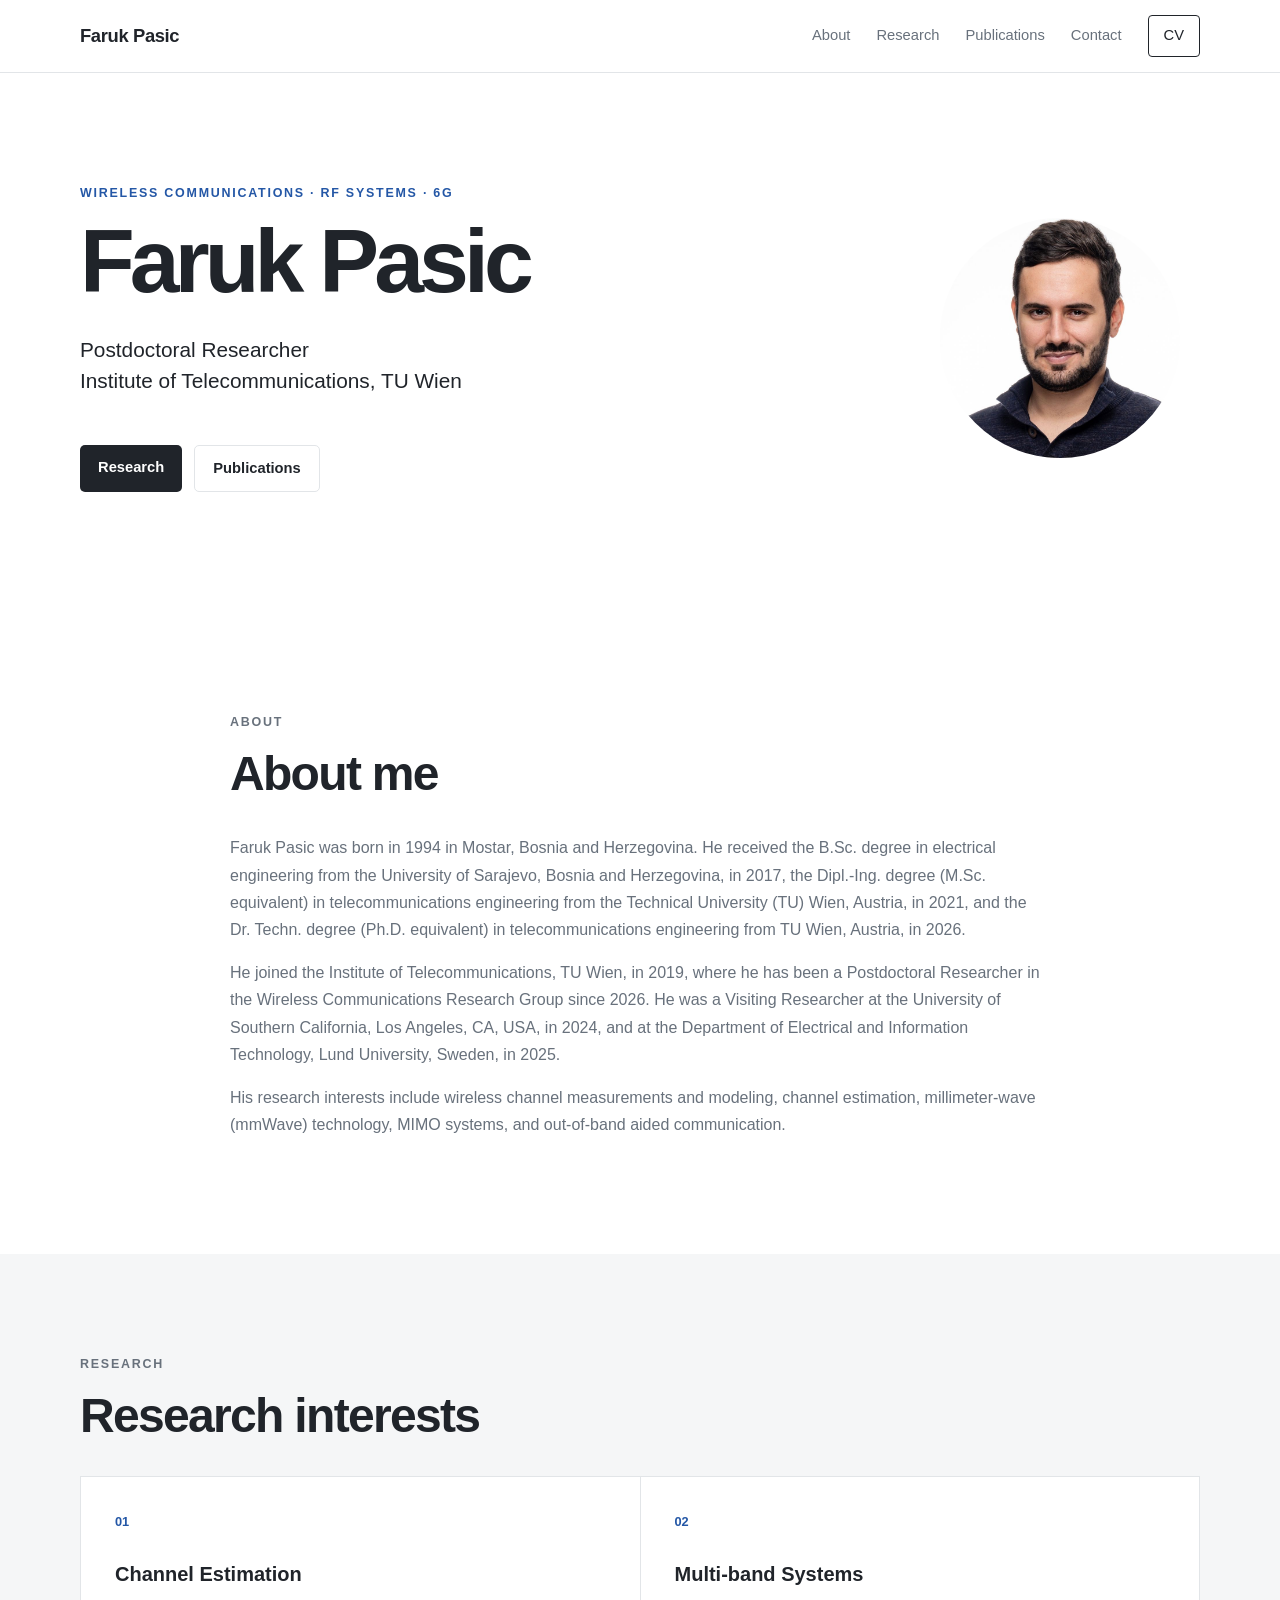
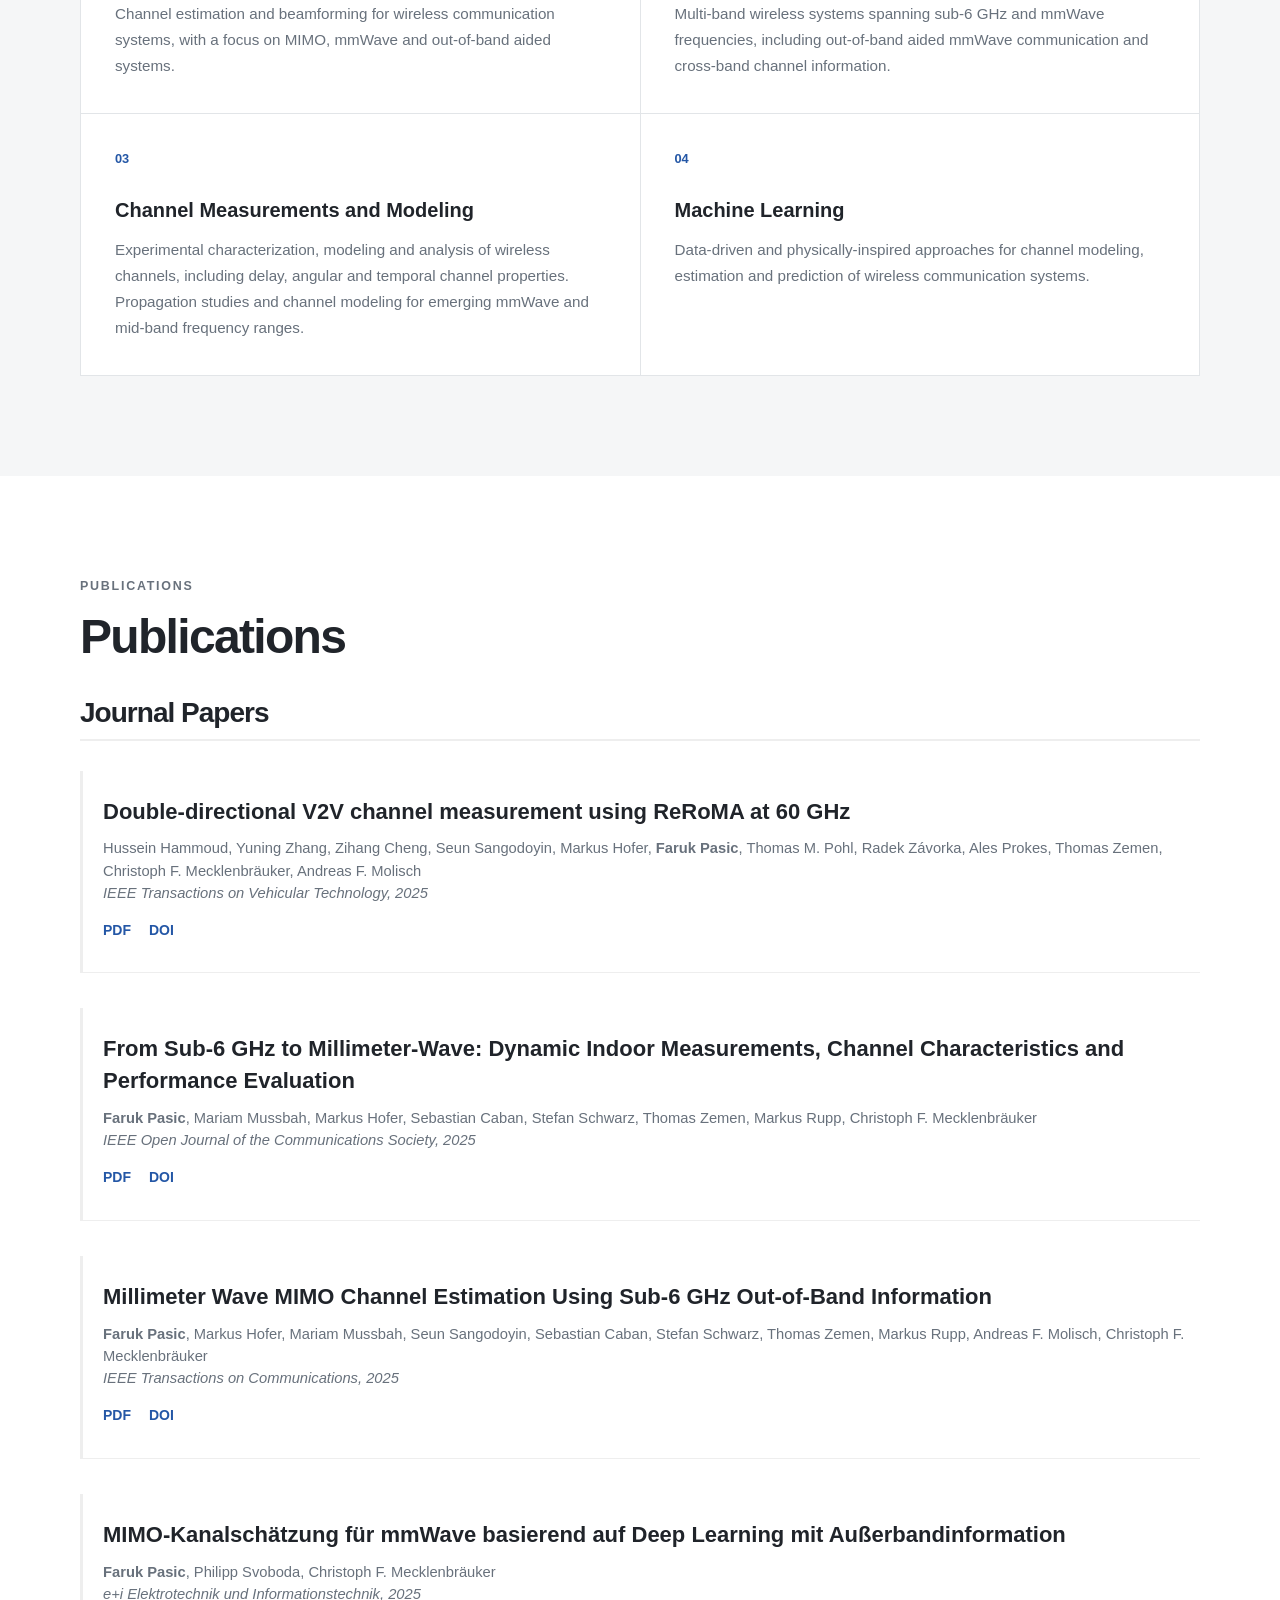
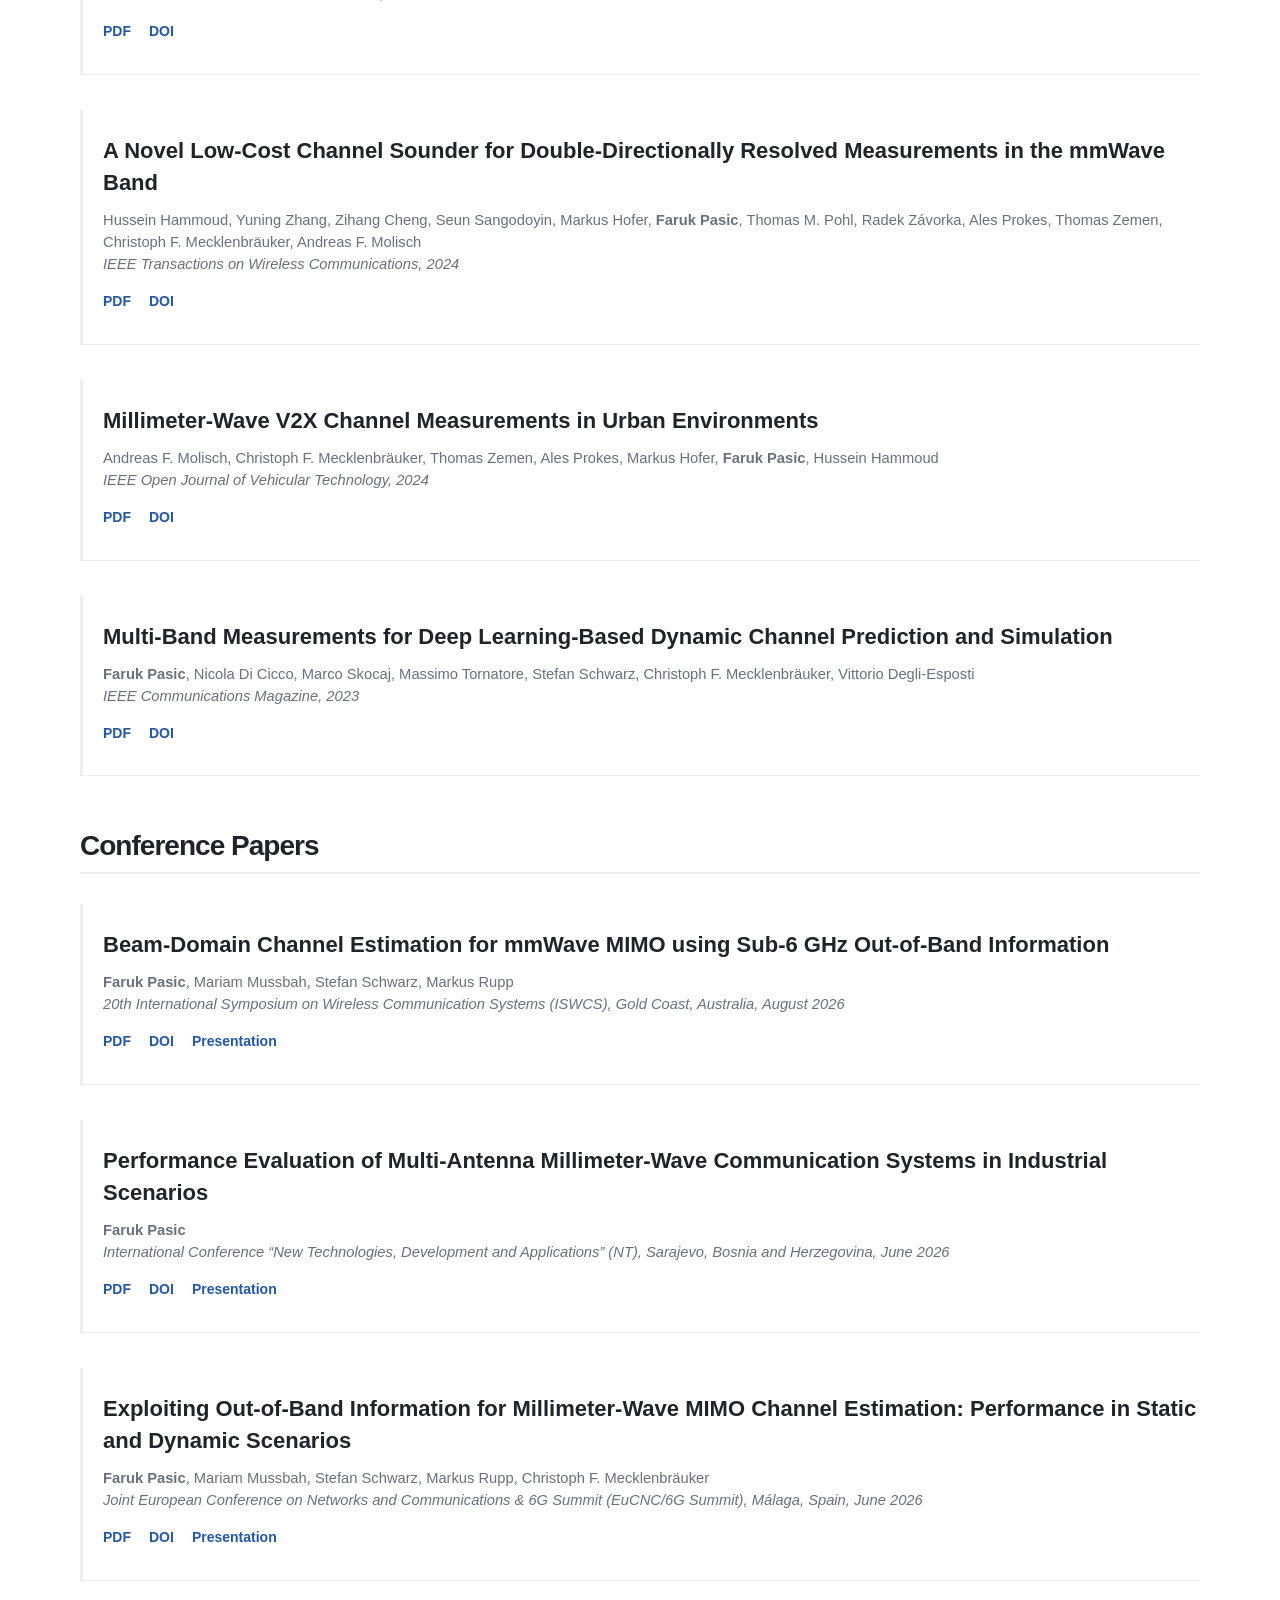
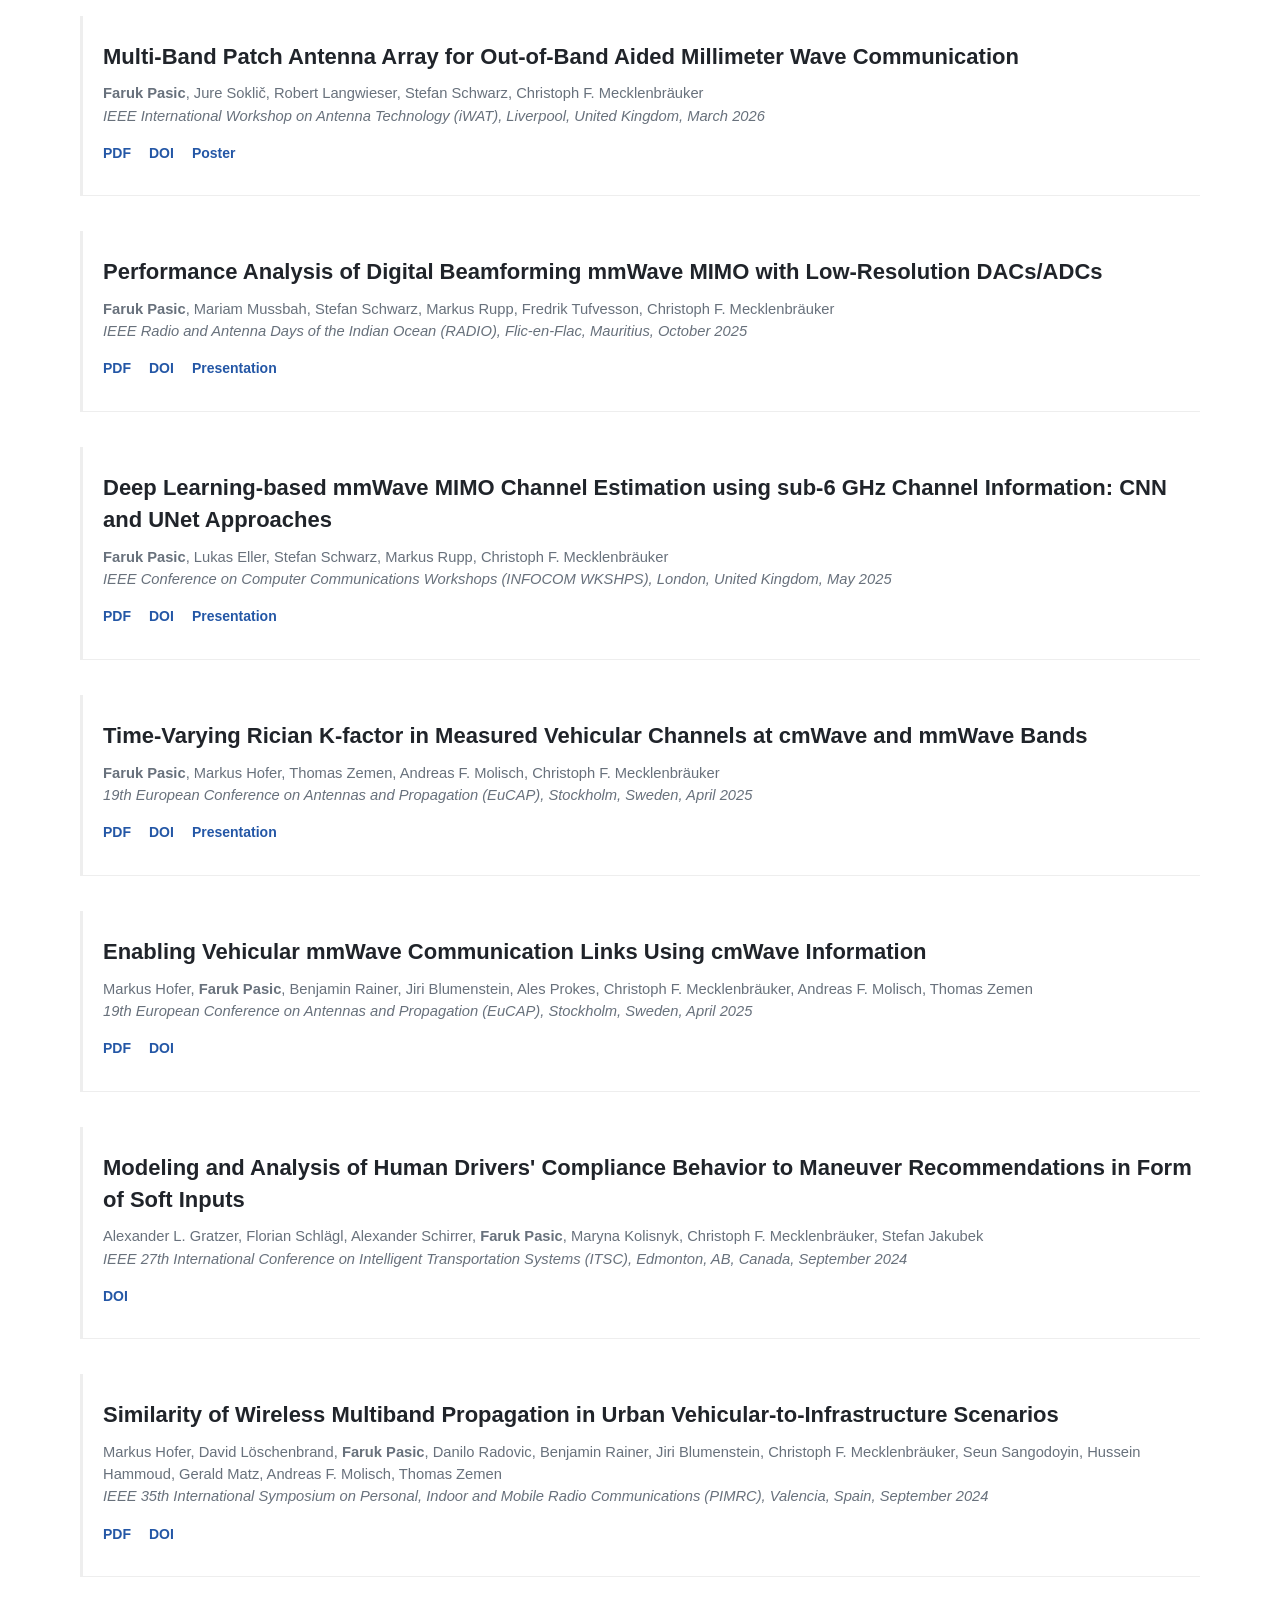
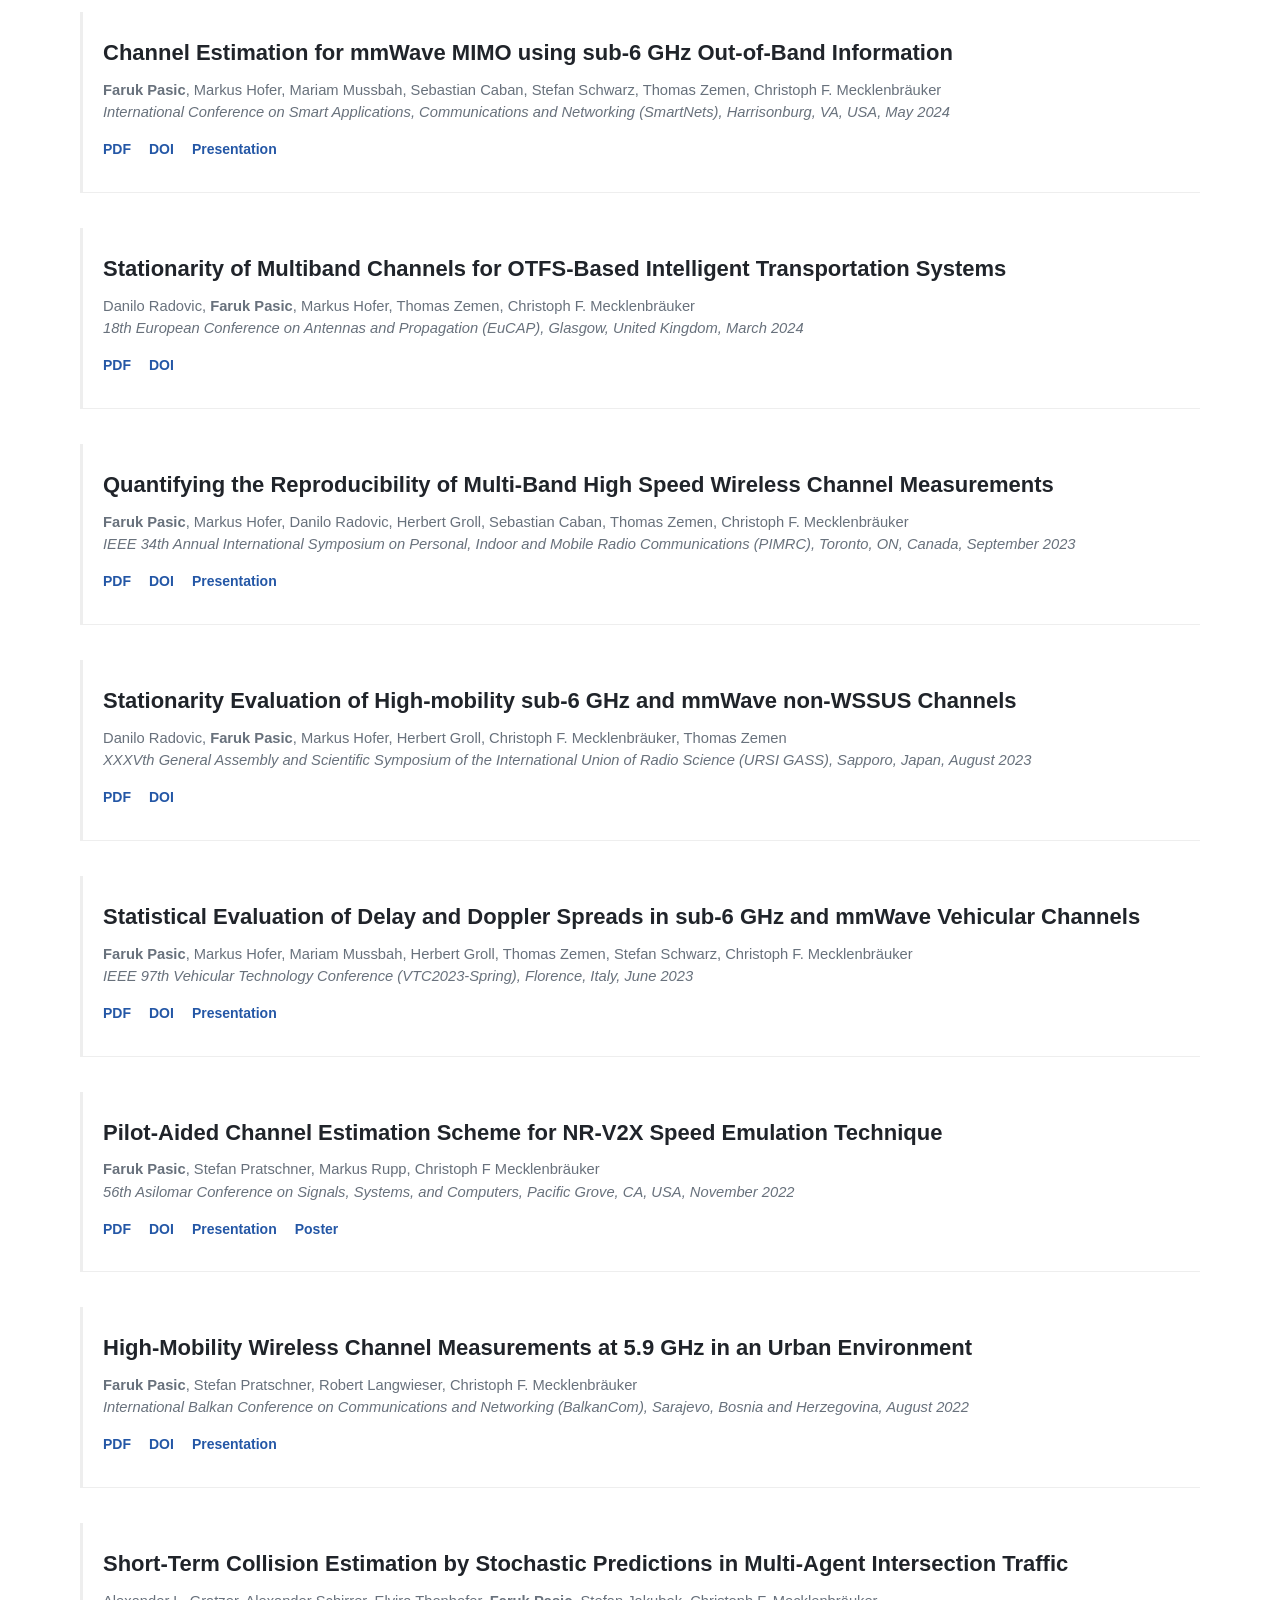
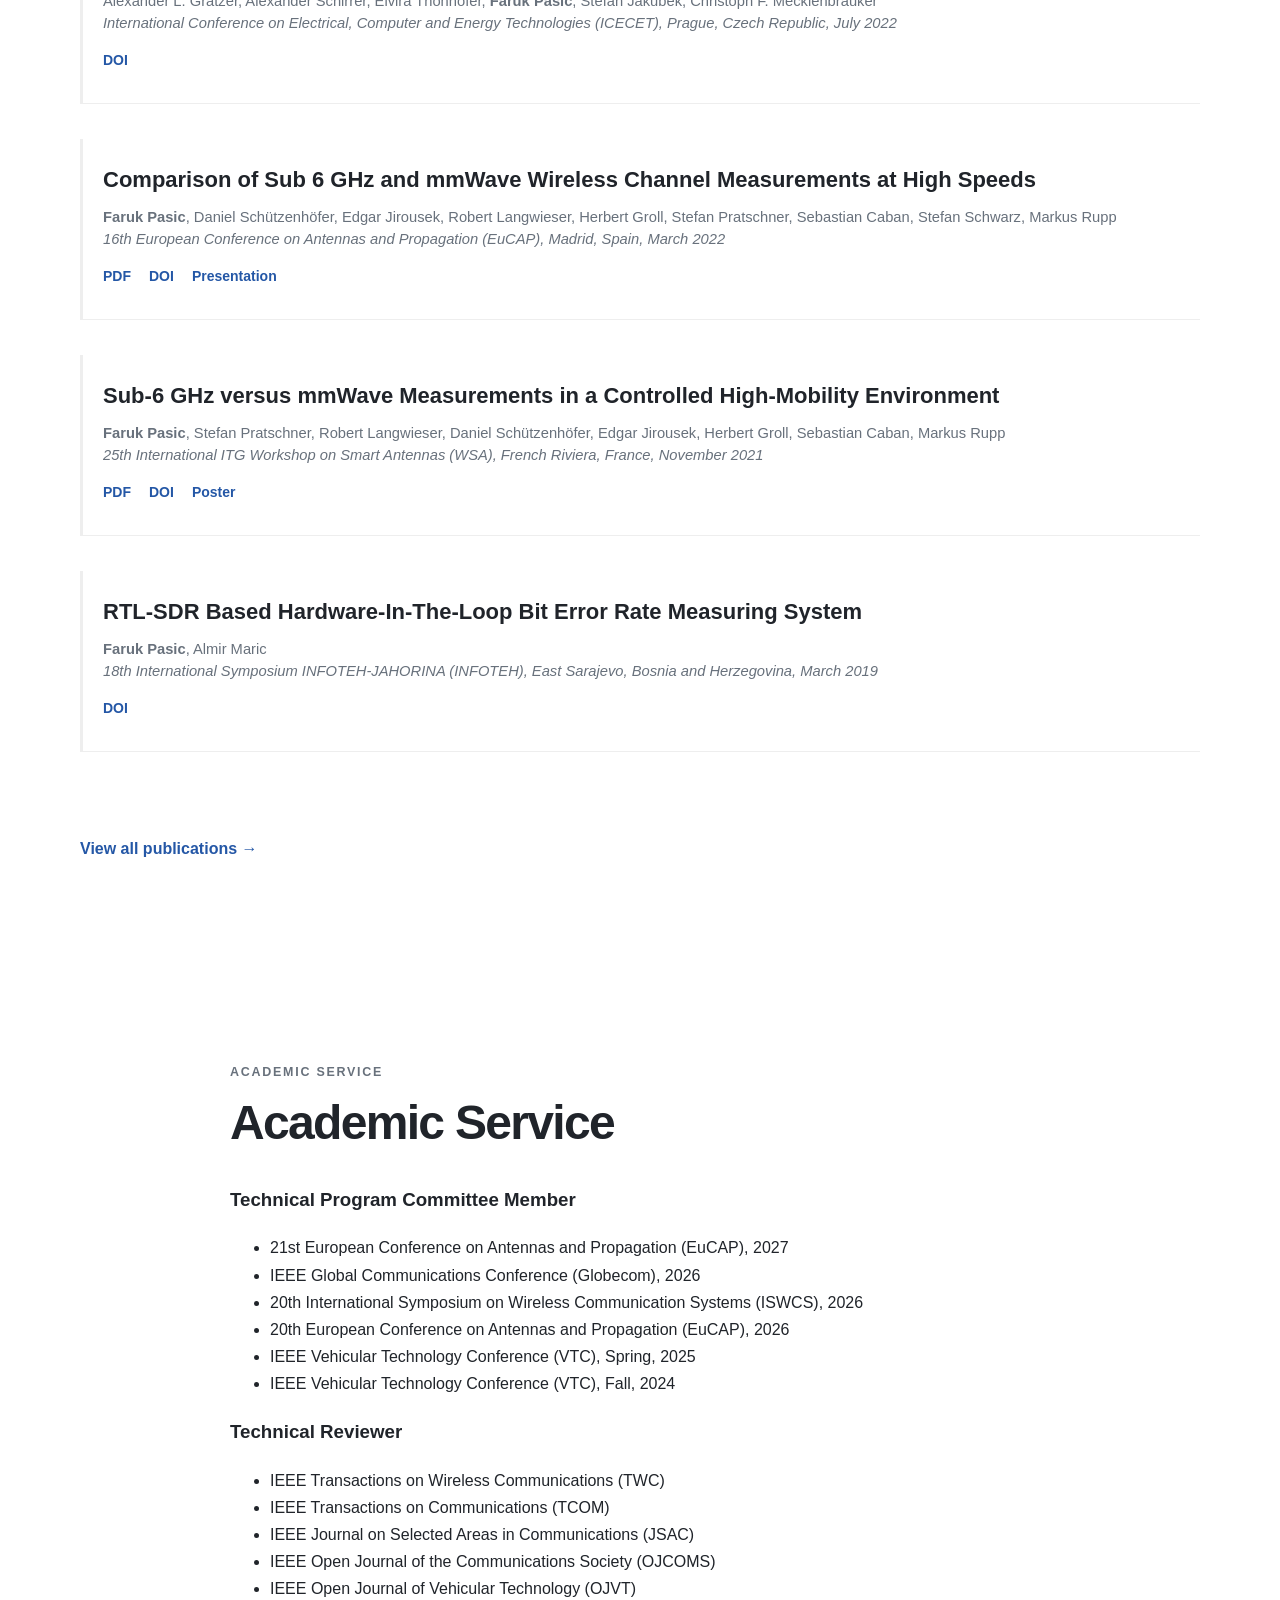
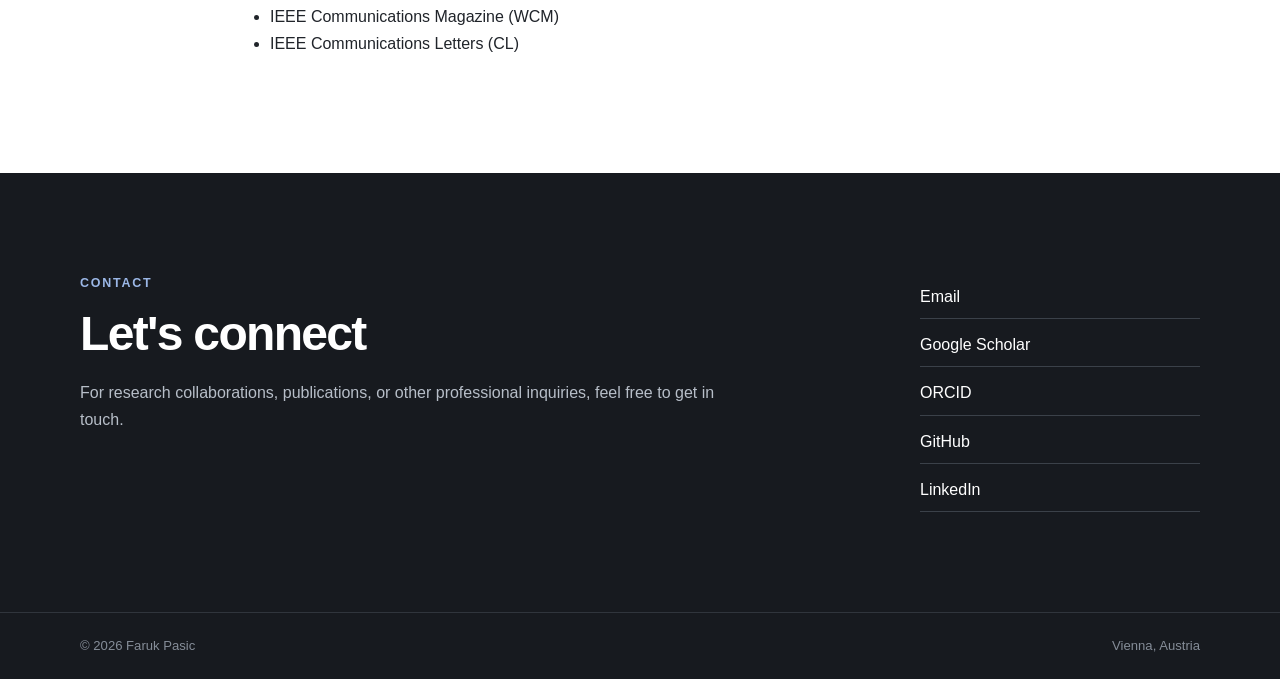
==== commit 3f9495cb: "Update index.html" ====
--- a/index.html
+++ b/index.html
@@ -884,90 +884,6 @@
             
         </section>
         
-        <div class="publication-list">
-
-            <article class="publication">
-
-                <div class="publication-year">
-                    2026
-                </div>
-
-                <div>
-
-                    <h3>
-                        Publication title goes here
-                    </h3>
-
-                    <p>
-                        Journal / Conference name · 2026
-                    </p>
-
-                    <div class="publication-links">
-                        <a href="#">Paper</a>
-                        <a href="#">DOI</a>
-                    </div>
-
-                </div>
-
-            </article>
-
-
-            <article class="publication">
-
-                <div class="publication-year">
-                    2025
-                </div>
-
-                <div>
-
-                    <h3>
-                        Time-varying Rician K-factor in Measured
-                        Vehicular Channels at cmWave and mmWave Bands
-                    </h3>
-
-                    <p>
-                        Conference / Journal name · 2025
-                    </p>
-
-                    <div class="publication-links">
-                        <a href="#">Paper</a>
-                        <a href="#">DOI</a>
-                    </div>
-
-                </div>
-
-            </article>
-
-
-            <article class="publication">
-
-                <div class="publication-year">
-                    2025
-                </div>
-
-                <div>
-
-                    <h3>
-                        Establishing mmWave Communication Links using
-                        sub-6 GHz Out-of-Band Information
-                    </h3>
-
-                    <p>
-                        Conference / Journal name · 2025
-                    </p>
-
-                    <div class="publication-links">
-                        <a href="#">Paper</a>
-                        <a href="#">DOI</a>
-                    </div>
-
-                </div>
-
-            </article>
-
-        </div>
-
-
         <a href="publications.html" class="text-link">
             View all publications →
         </a>
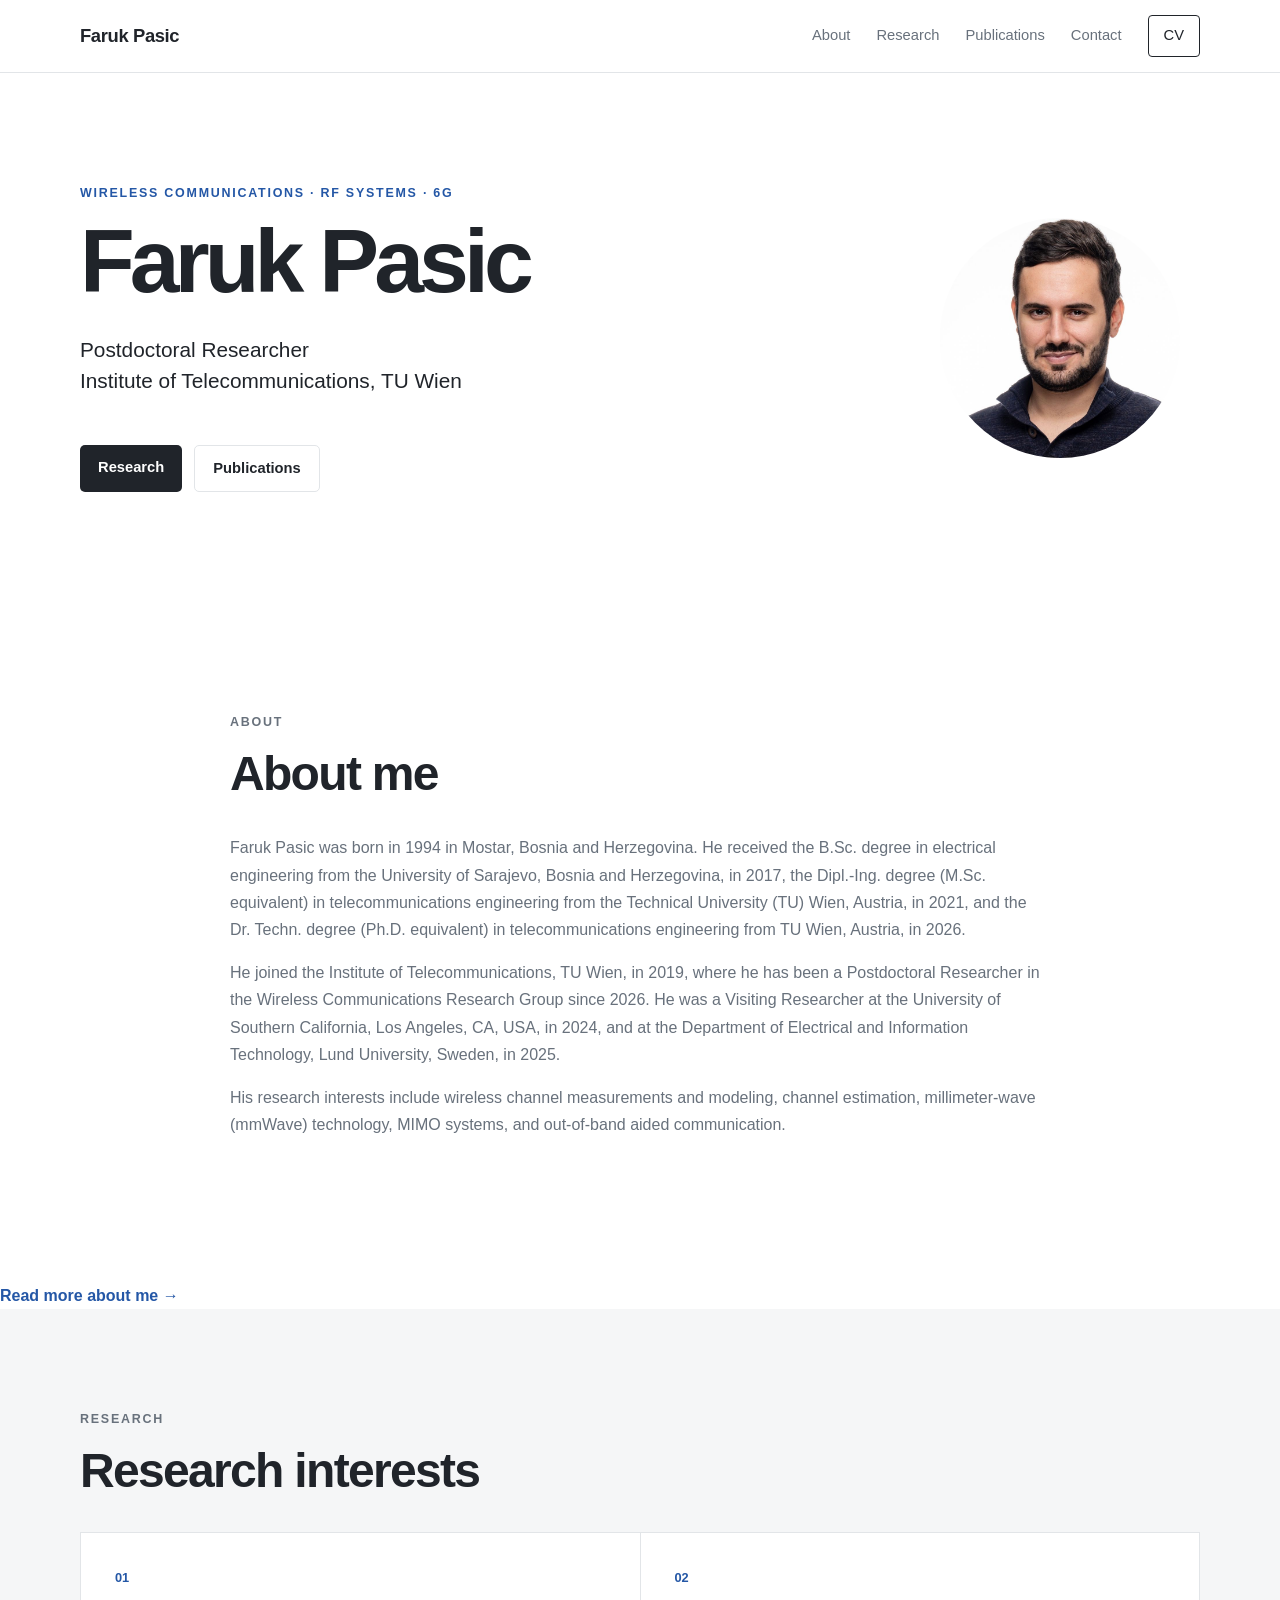
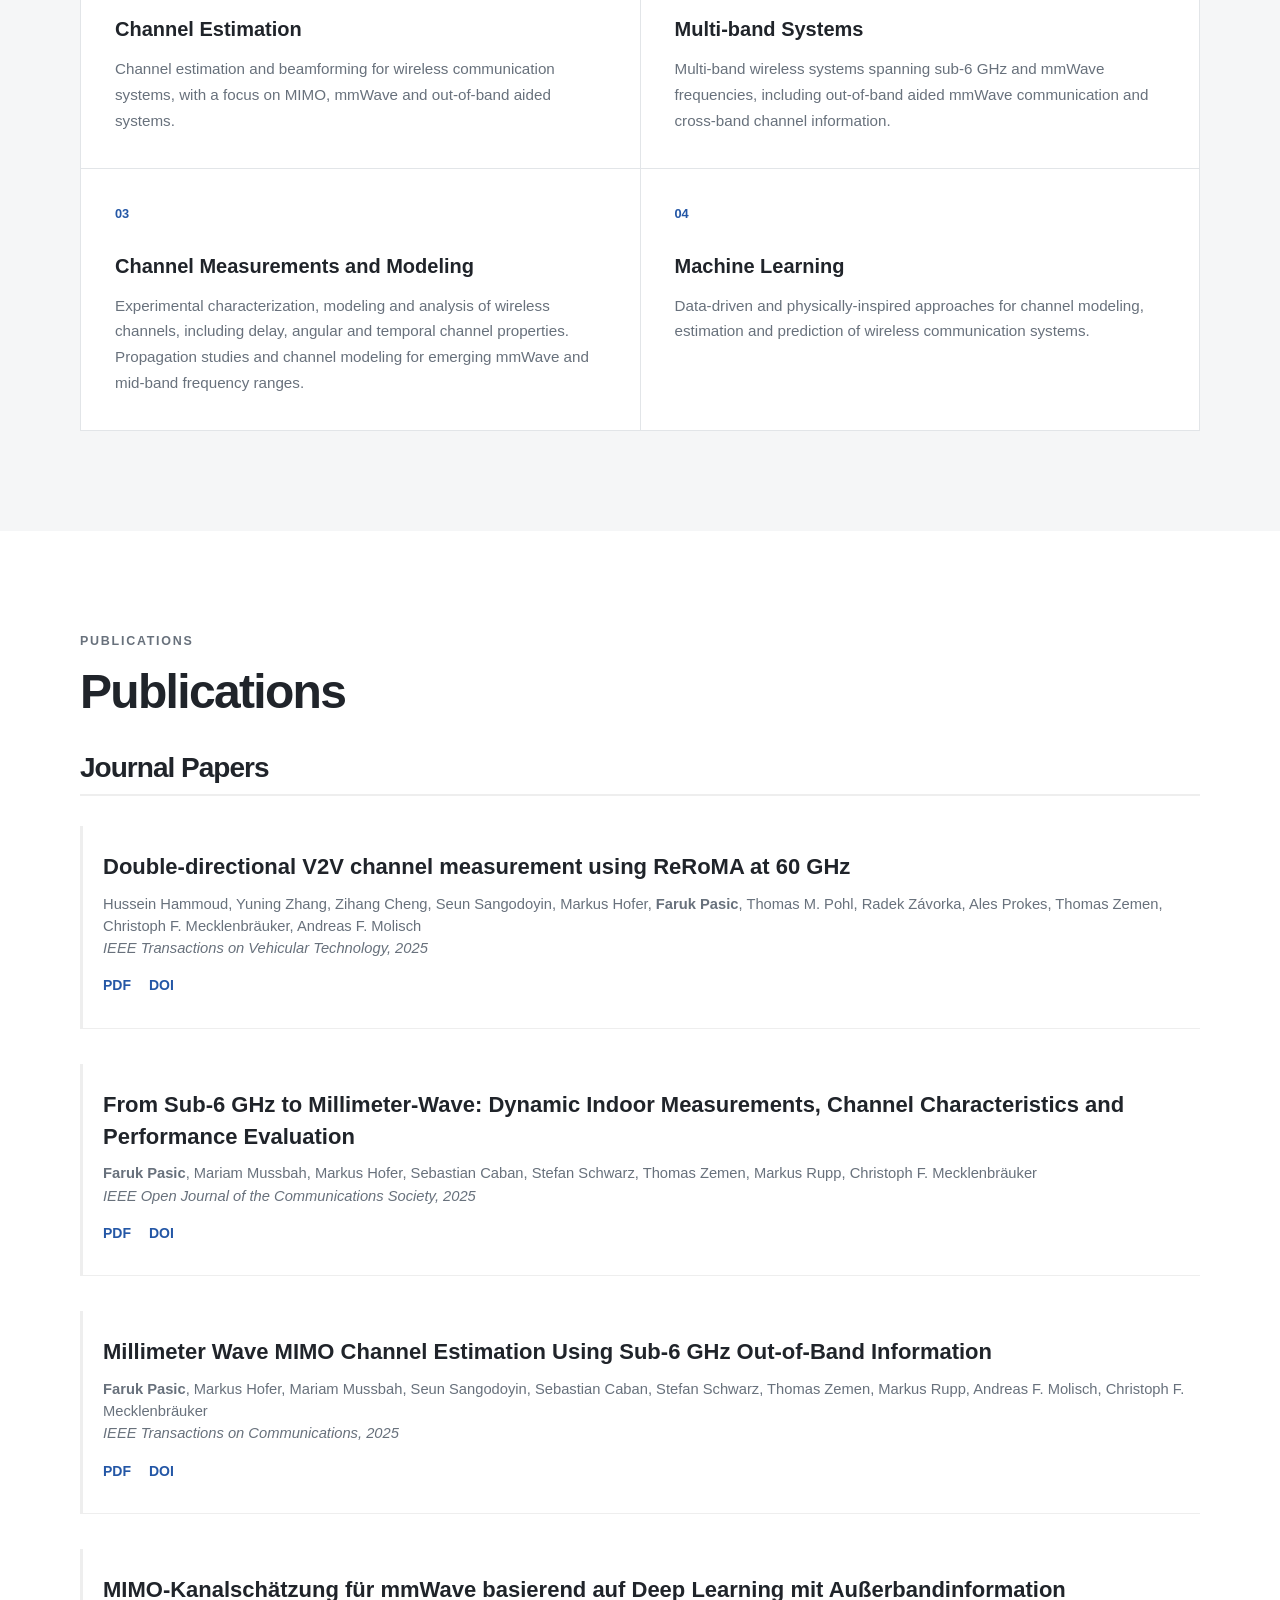
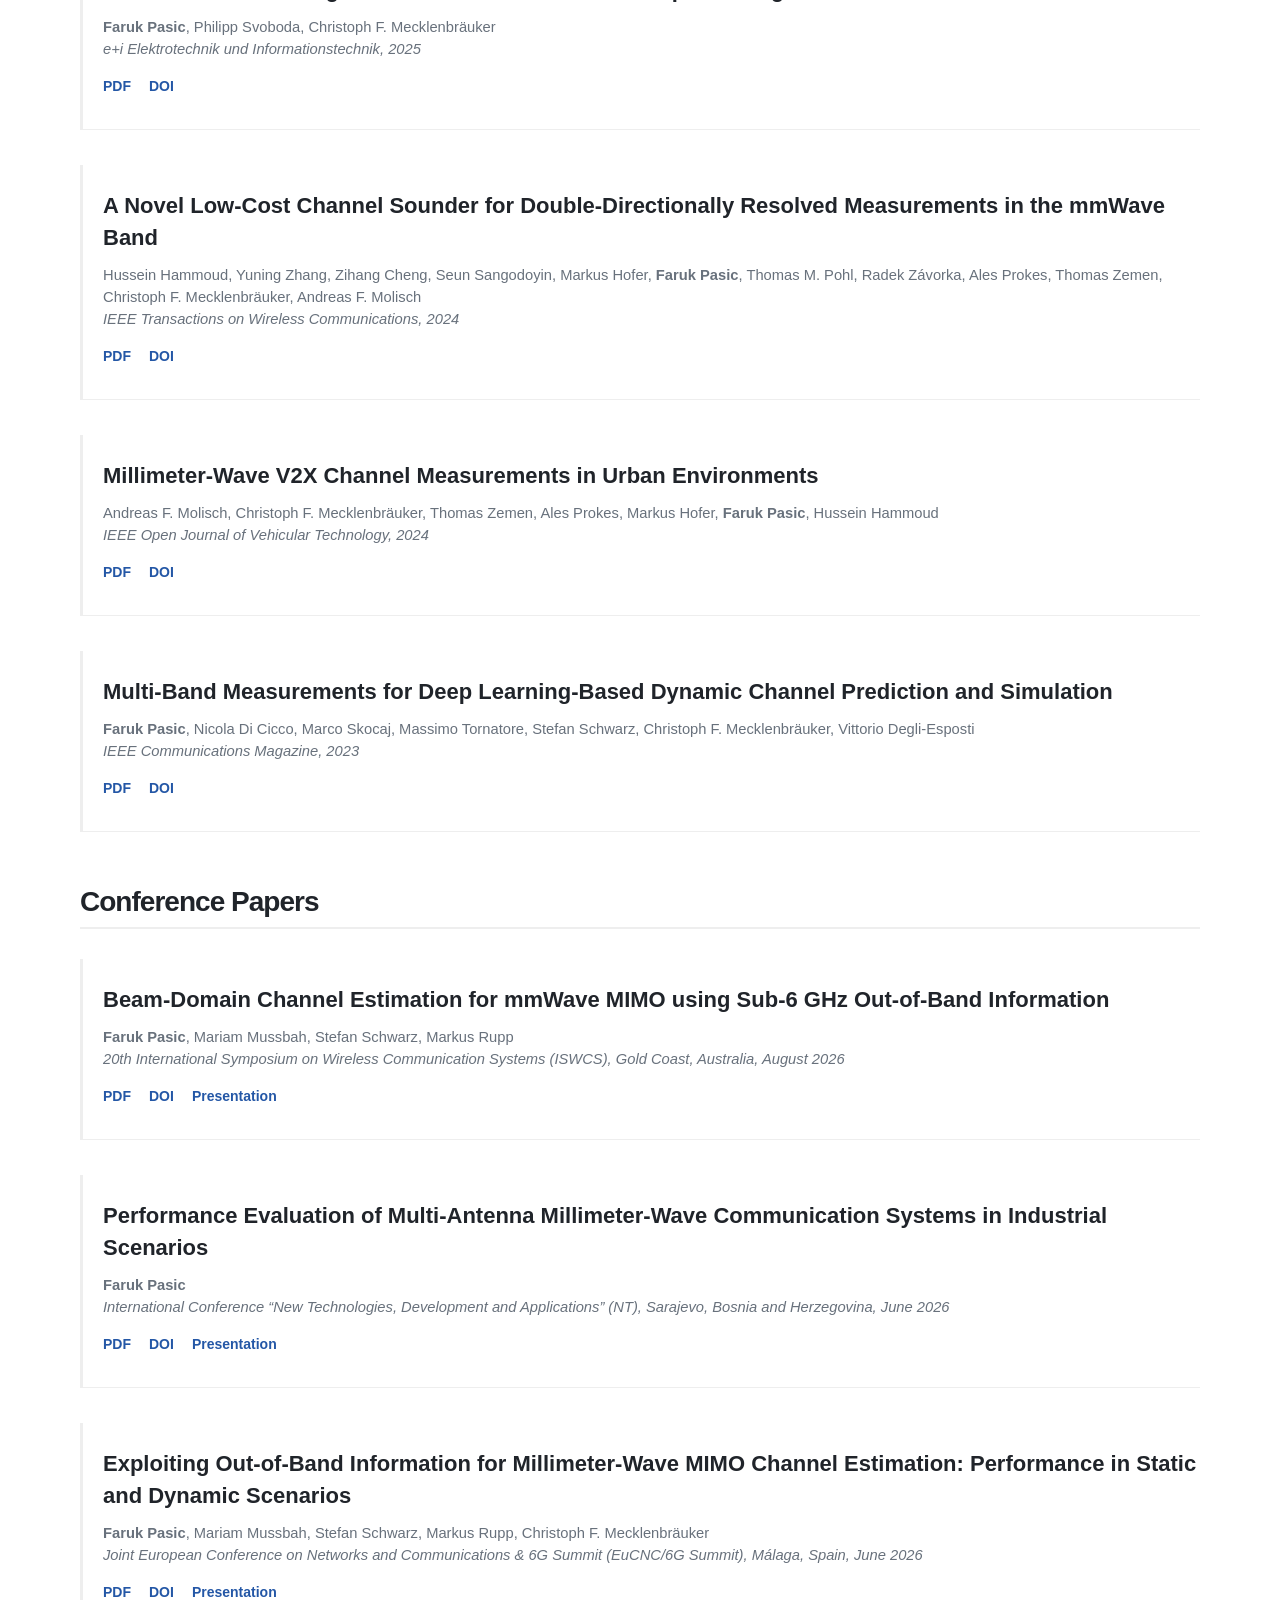
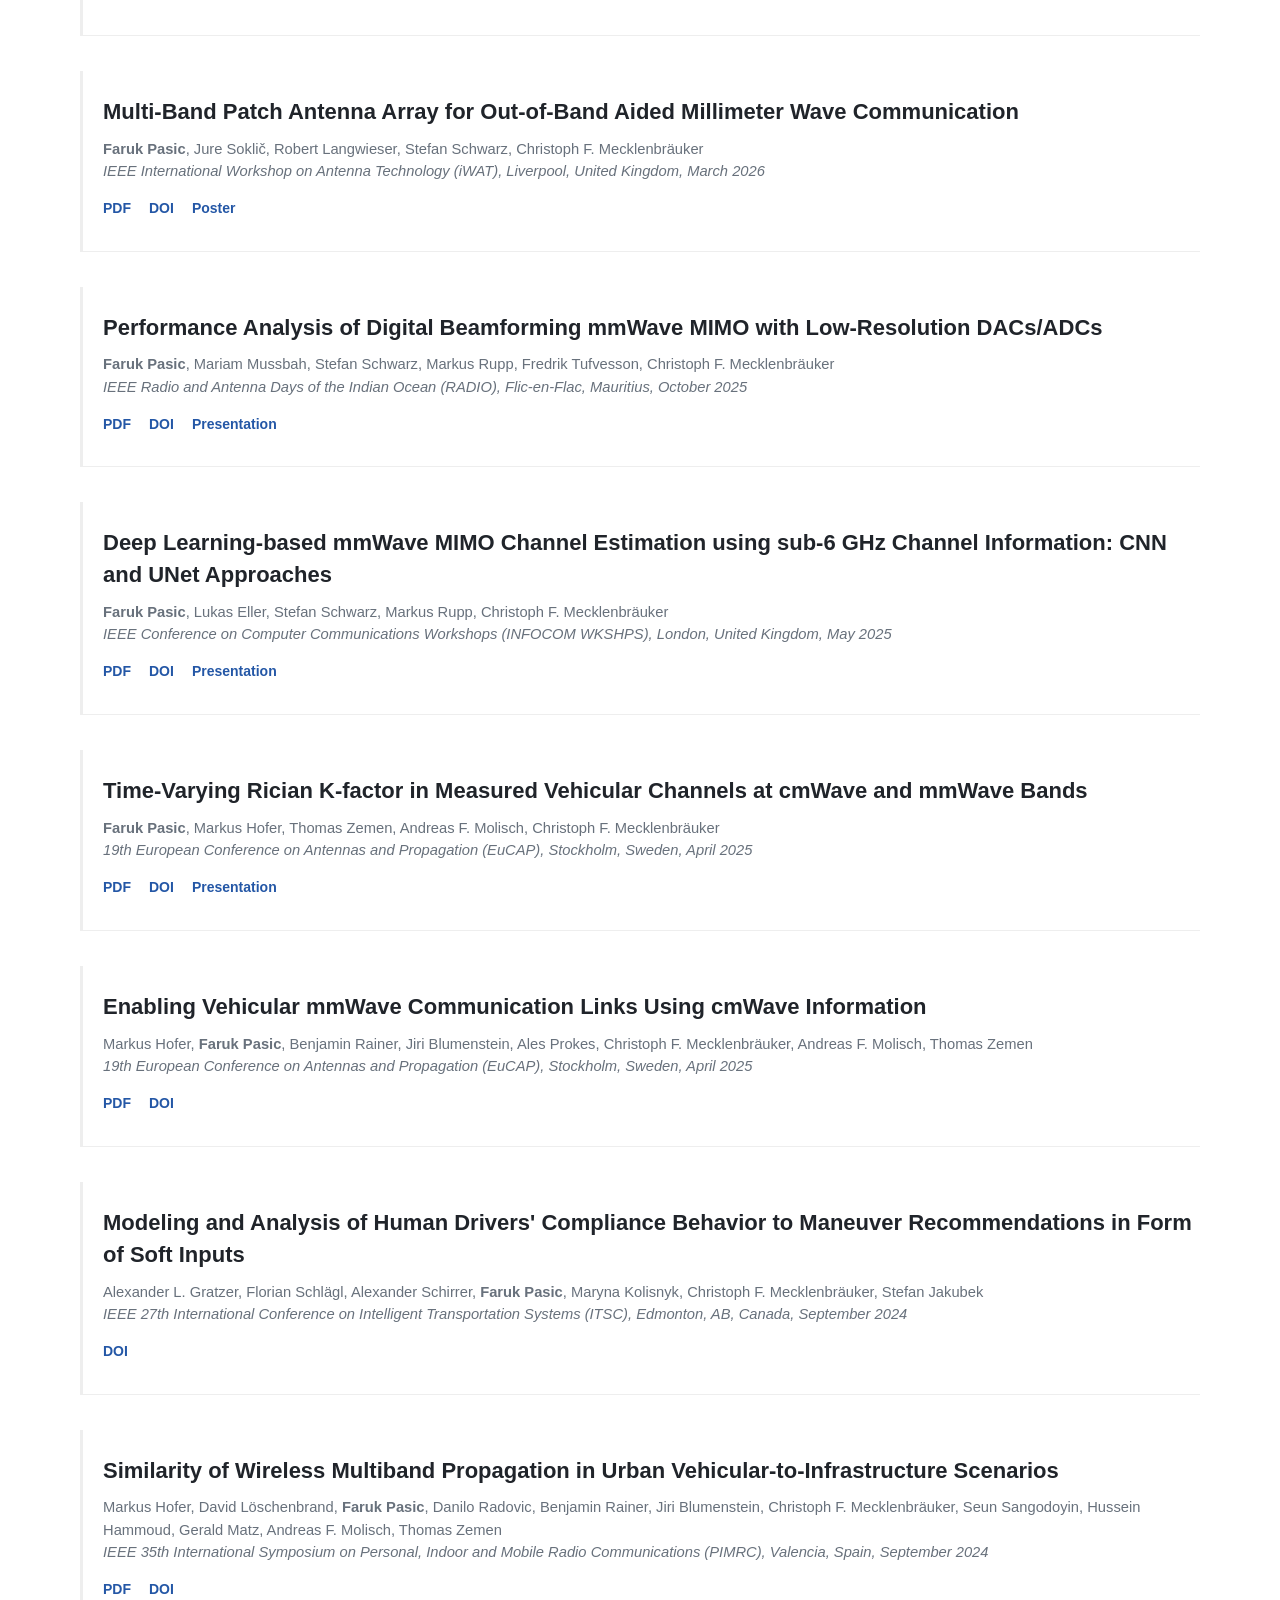
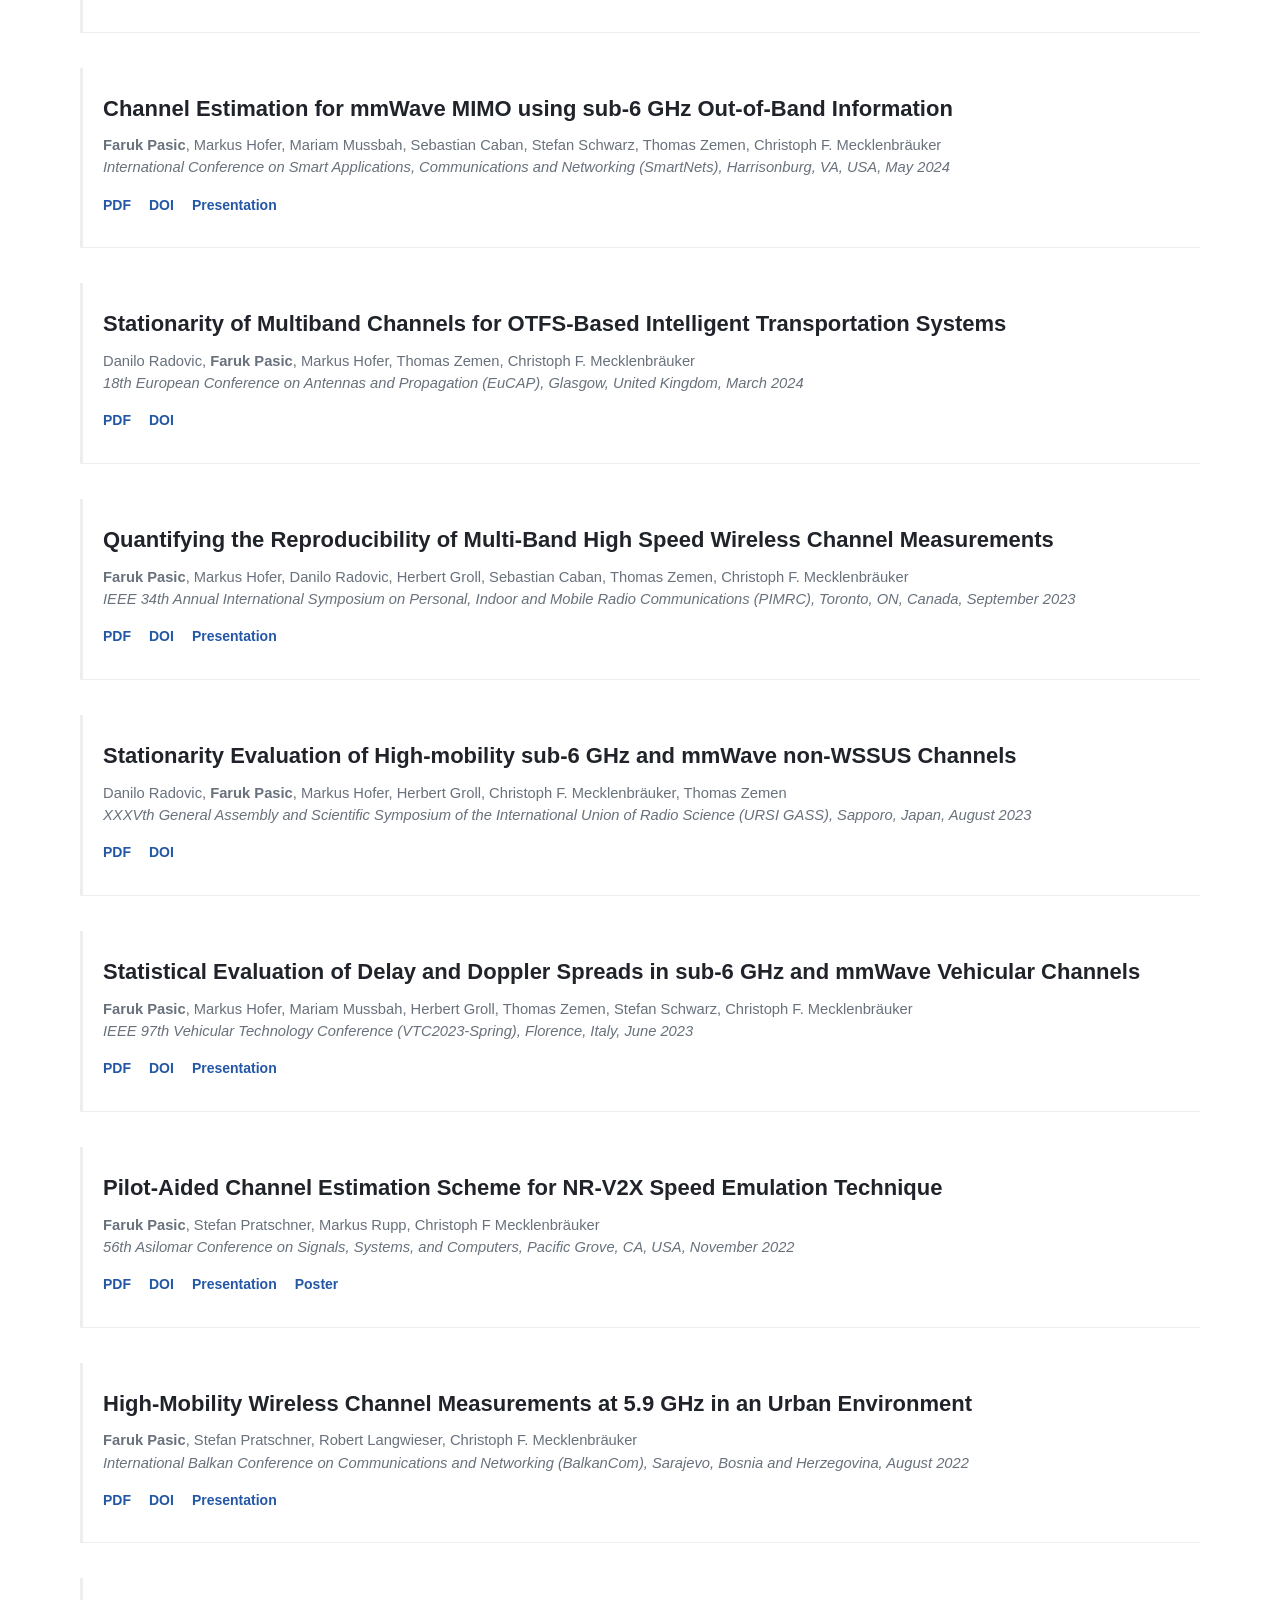
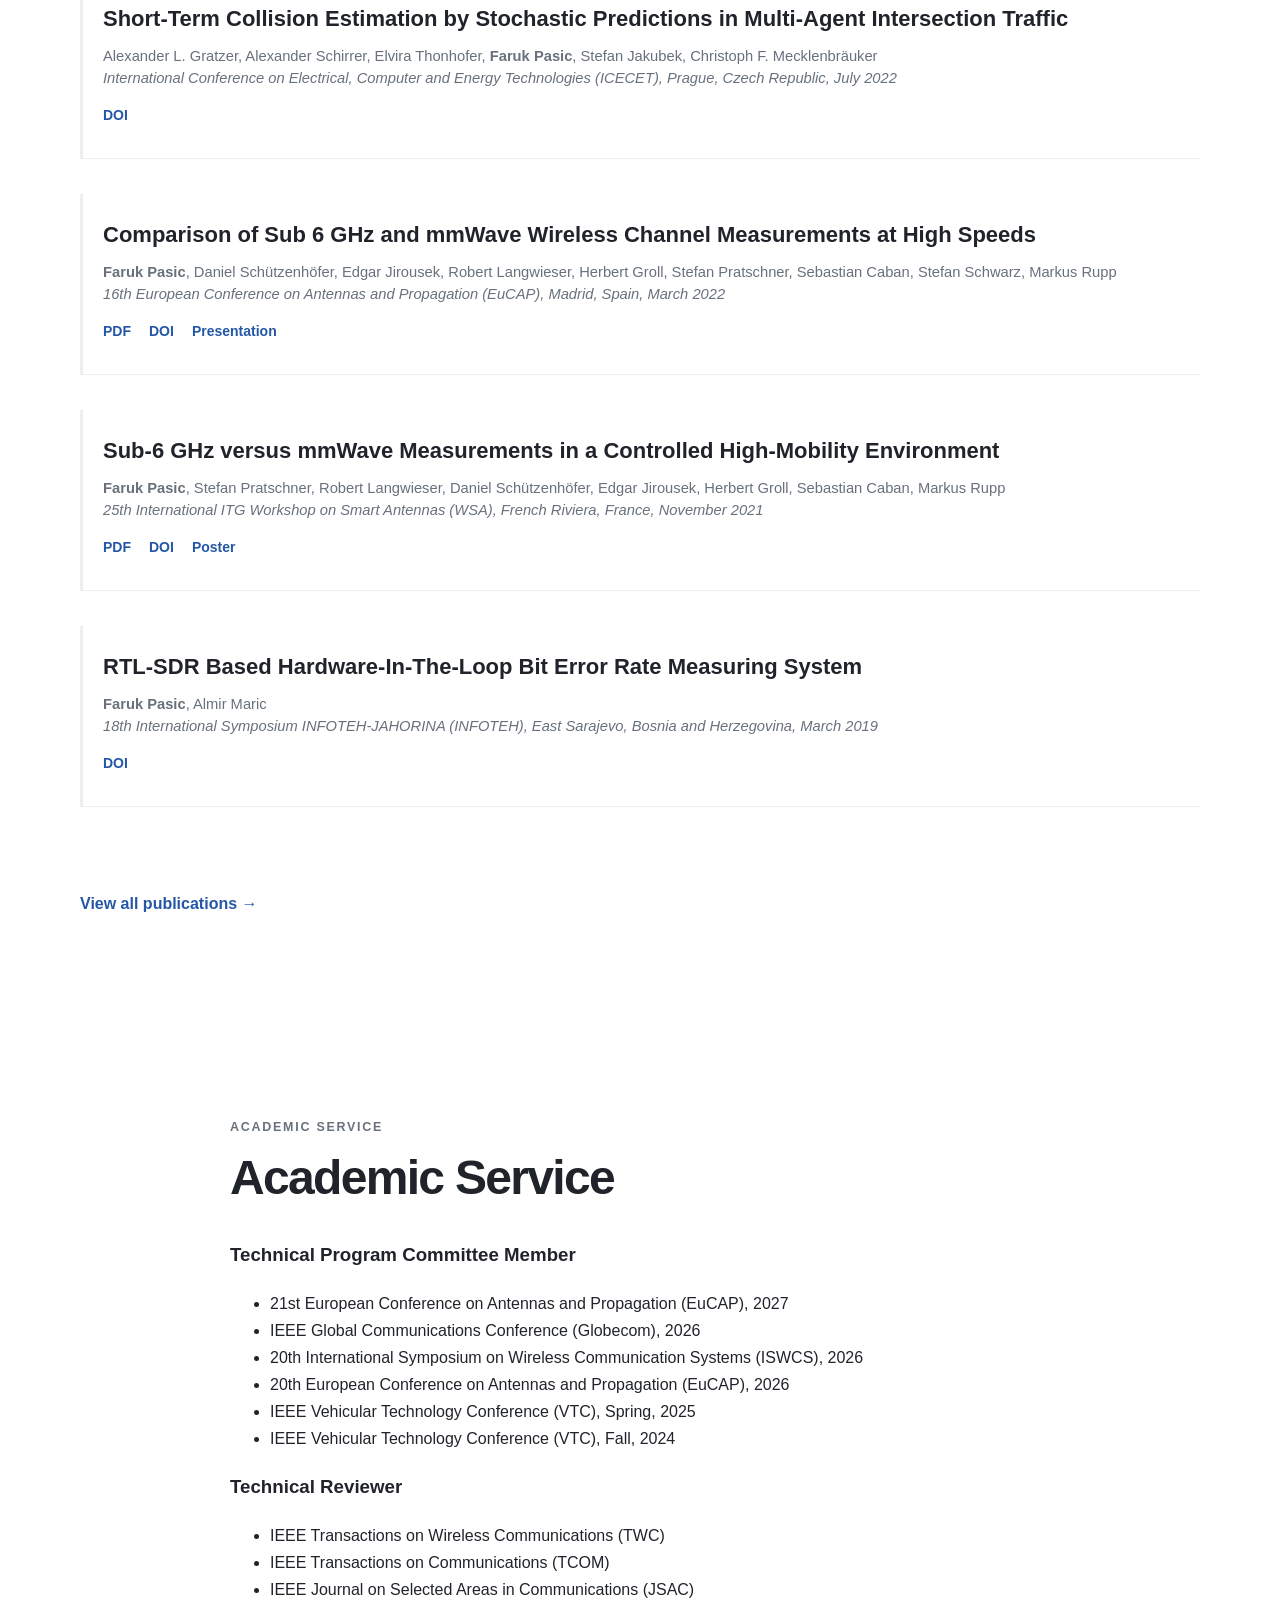
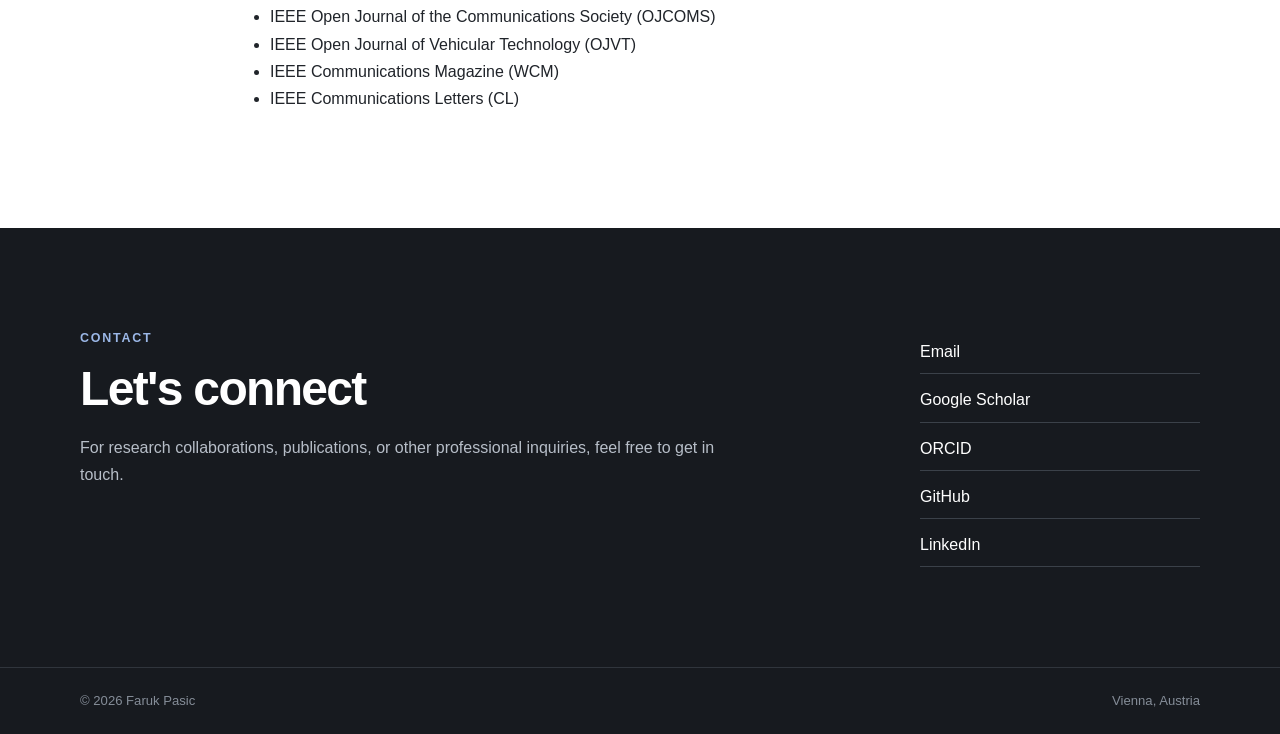
==== commit 13a8db96: "Update index.html" ====
--- a/index.html
+++ b/index.html
@@ -132,7 +132,10 @@
 
 </section>
 
-
+<a href="about.html" class="text-link">
+    Read more about me →
+</a>
+    
 <!-- ================= RESEARCH ================= -->
 
 <section id="research" class="section section-alt">
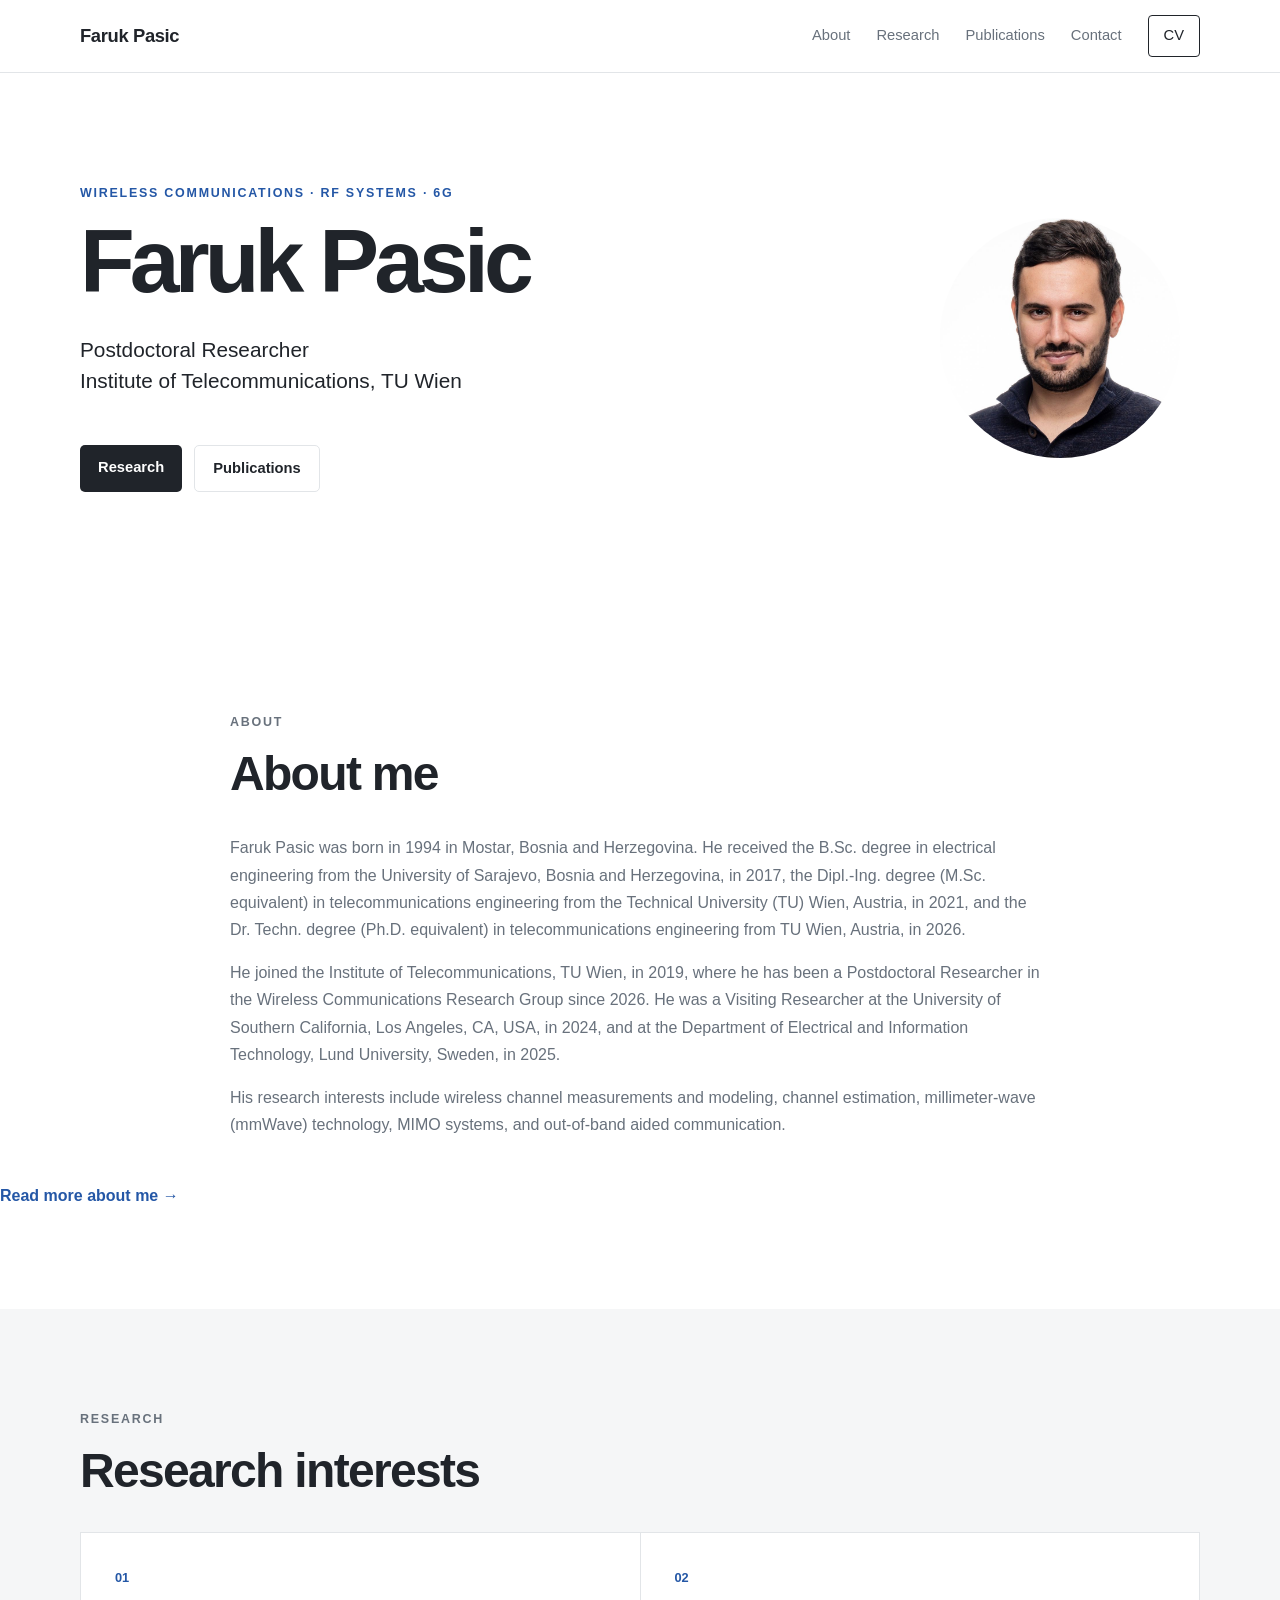
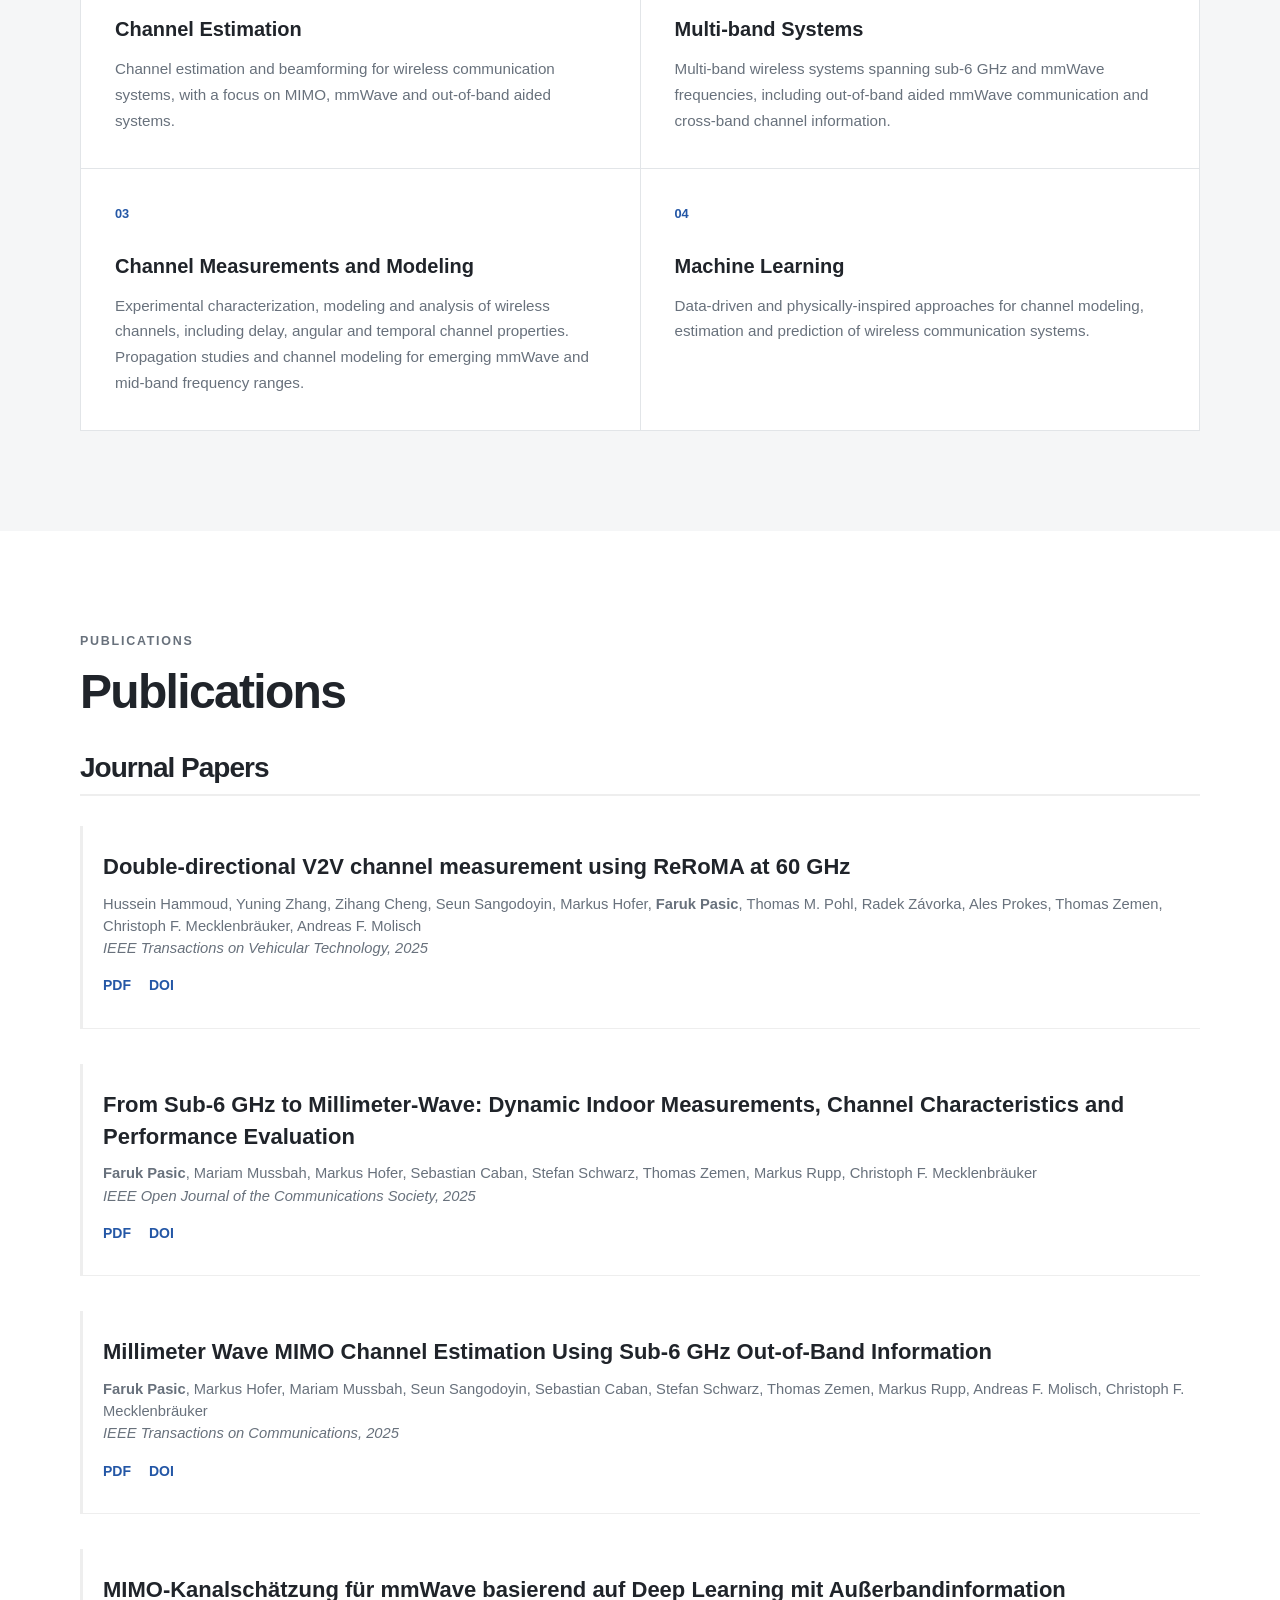
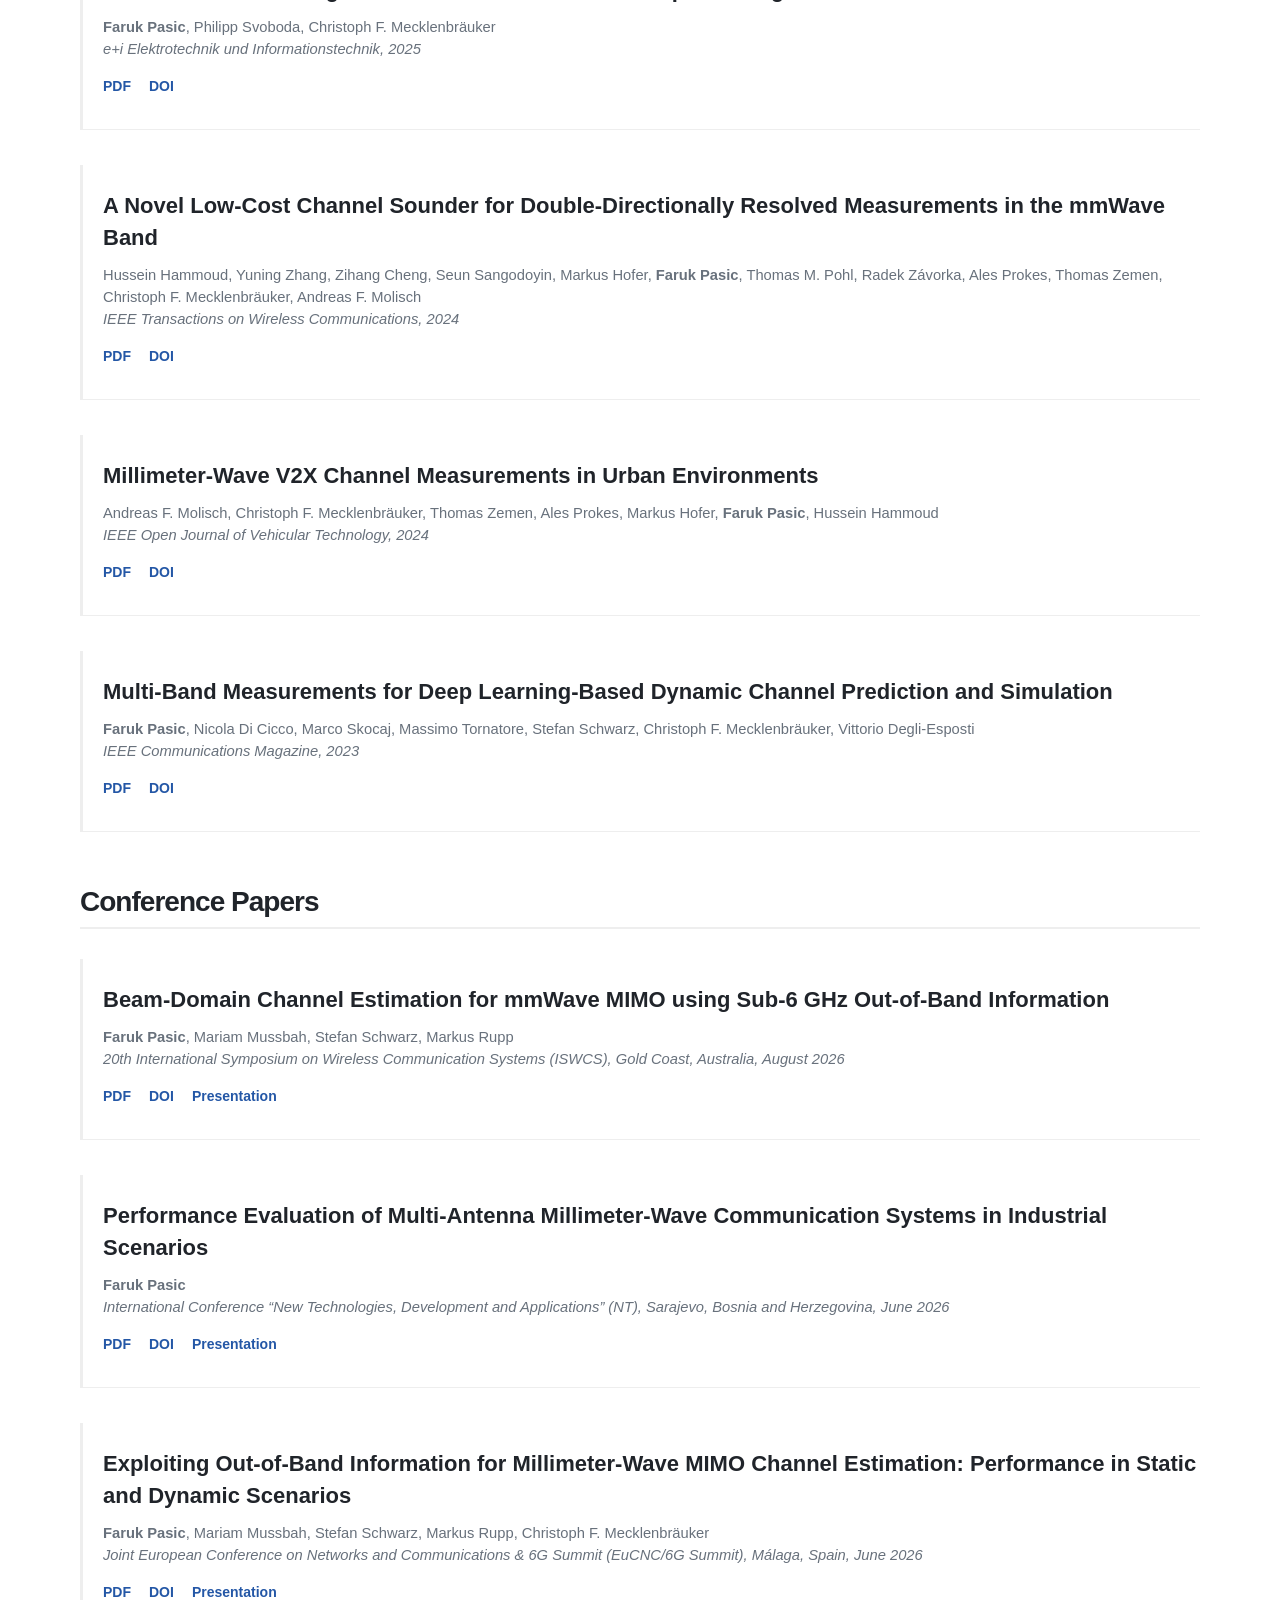
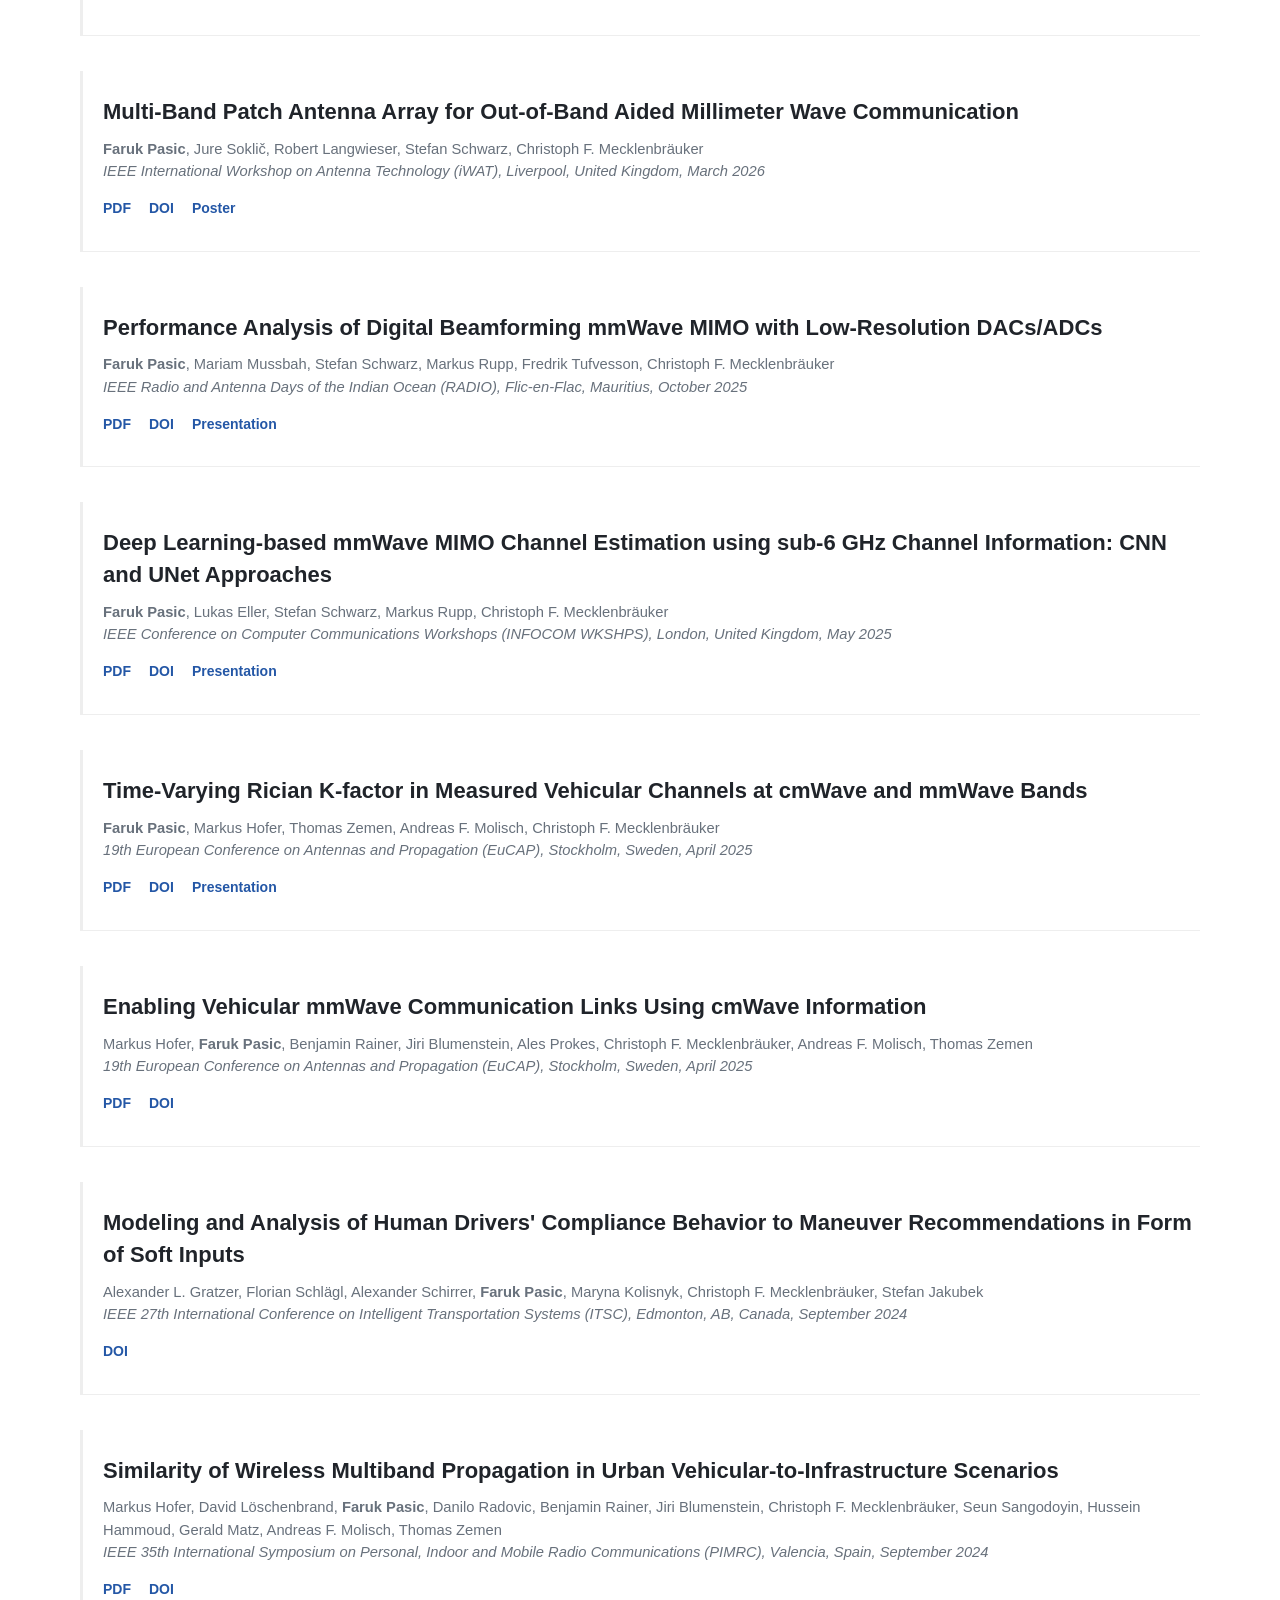
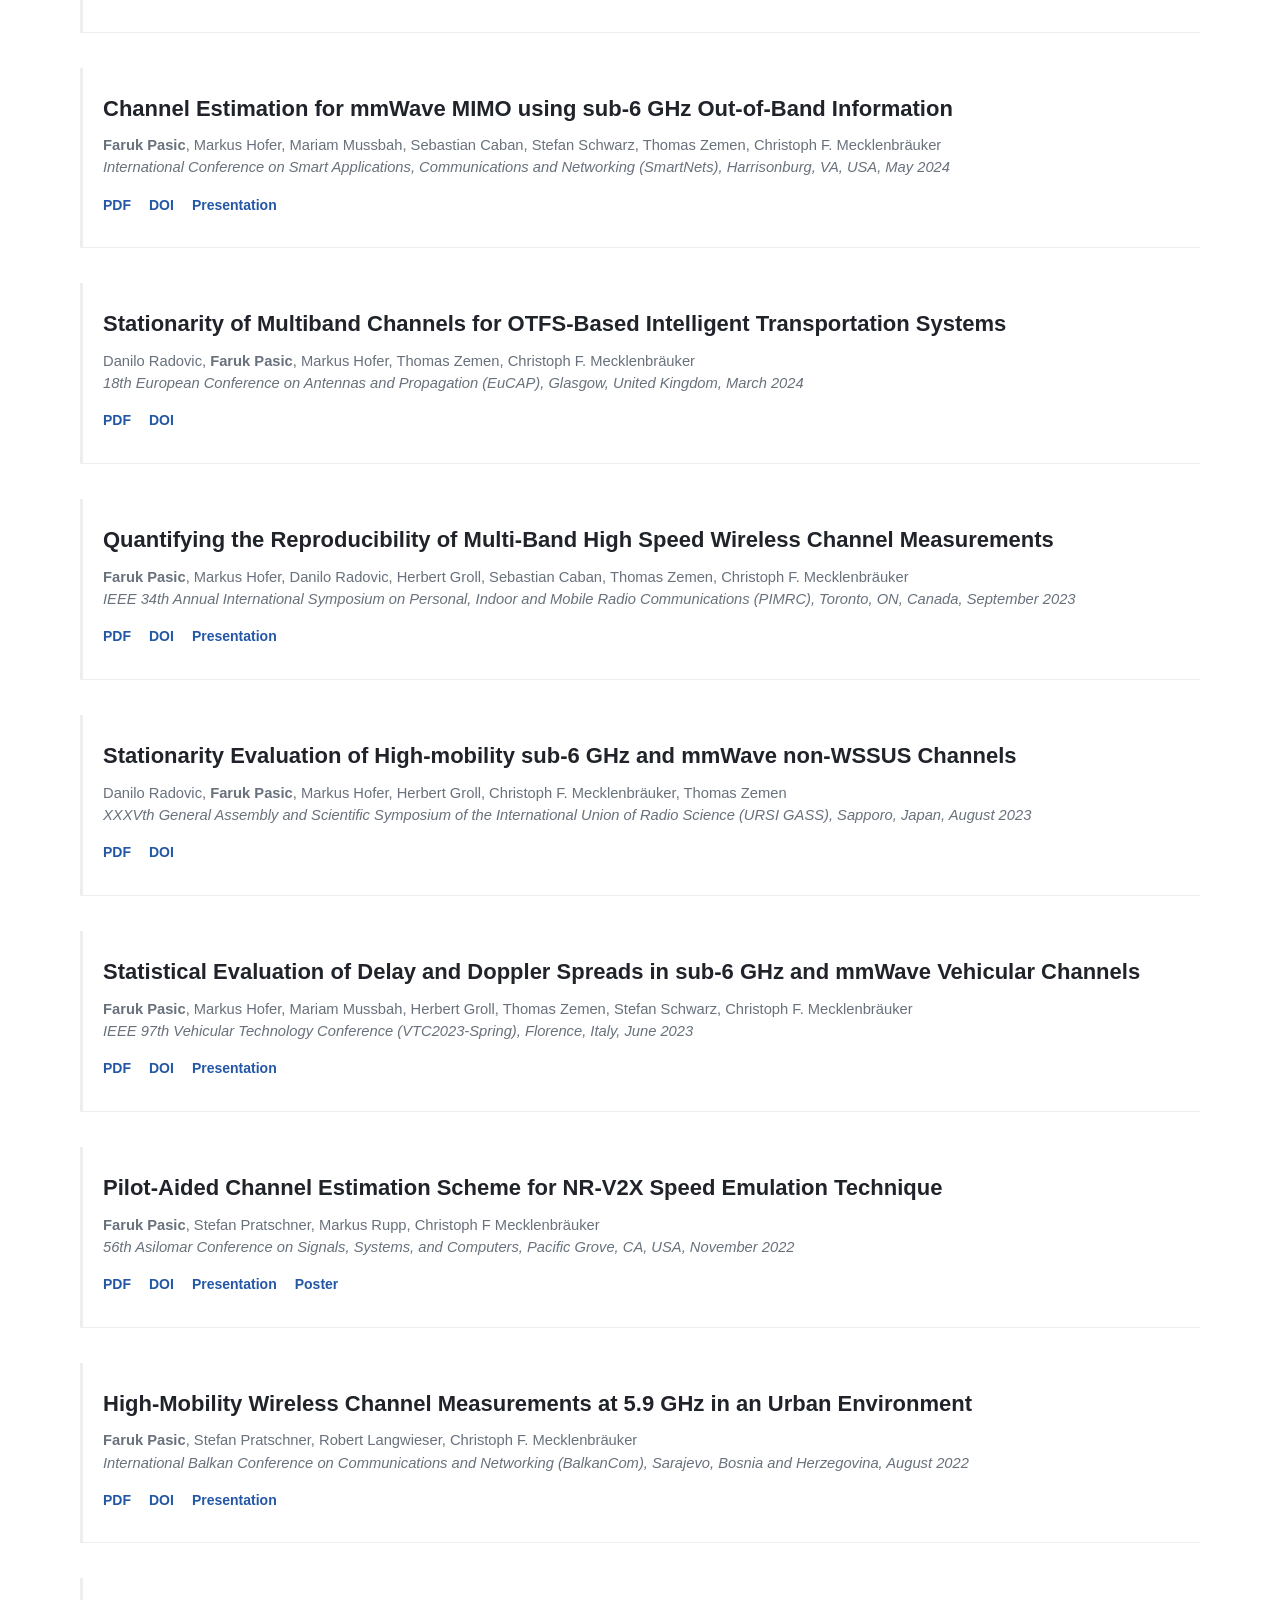
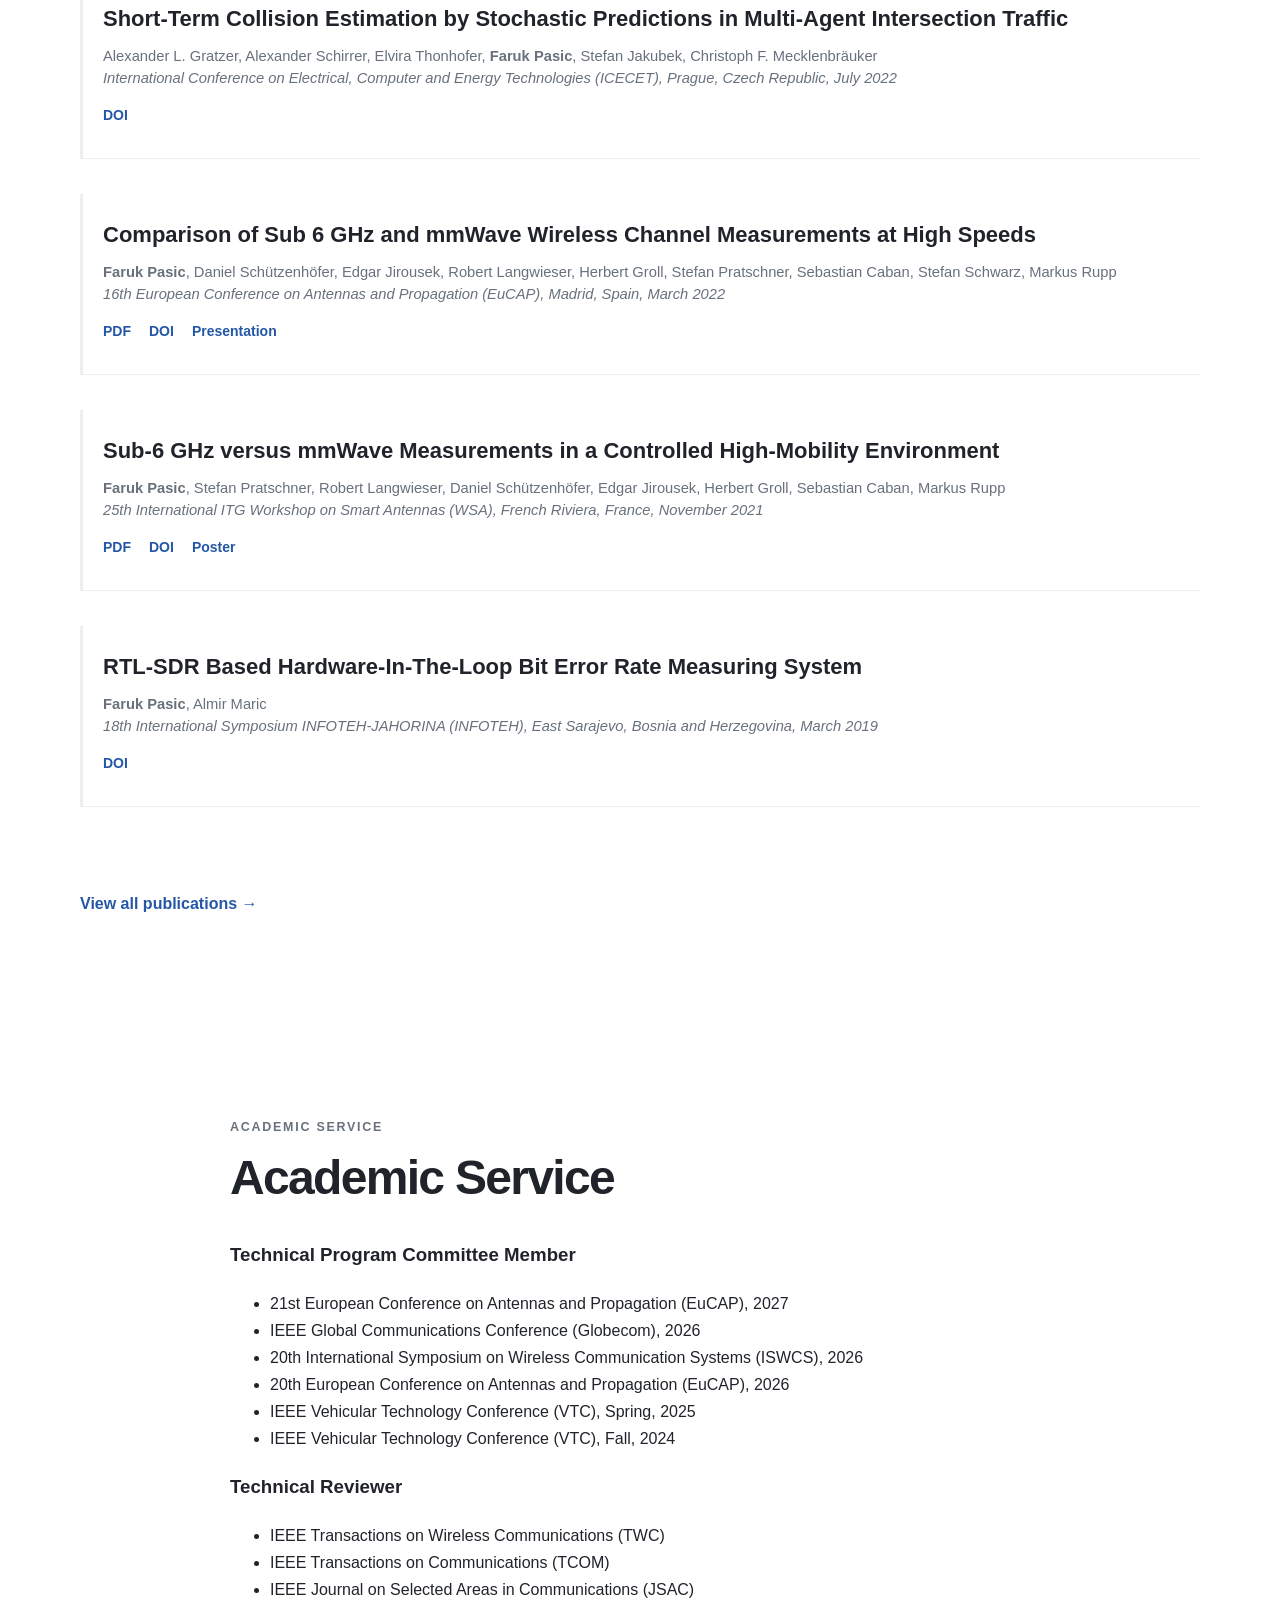
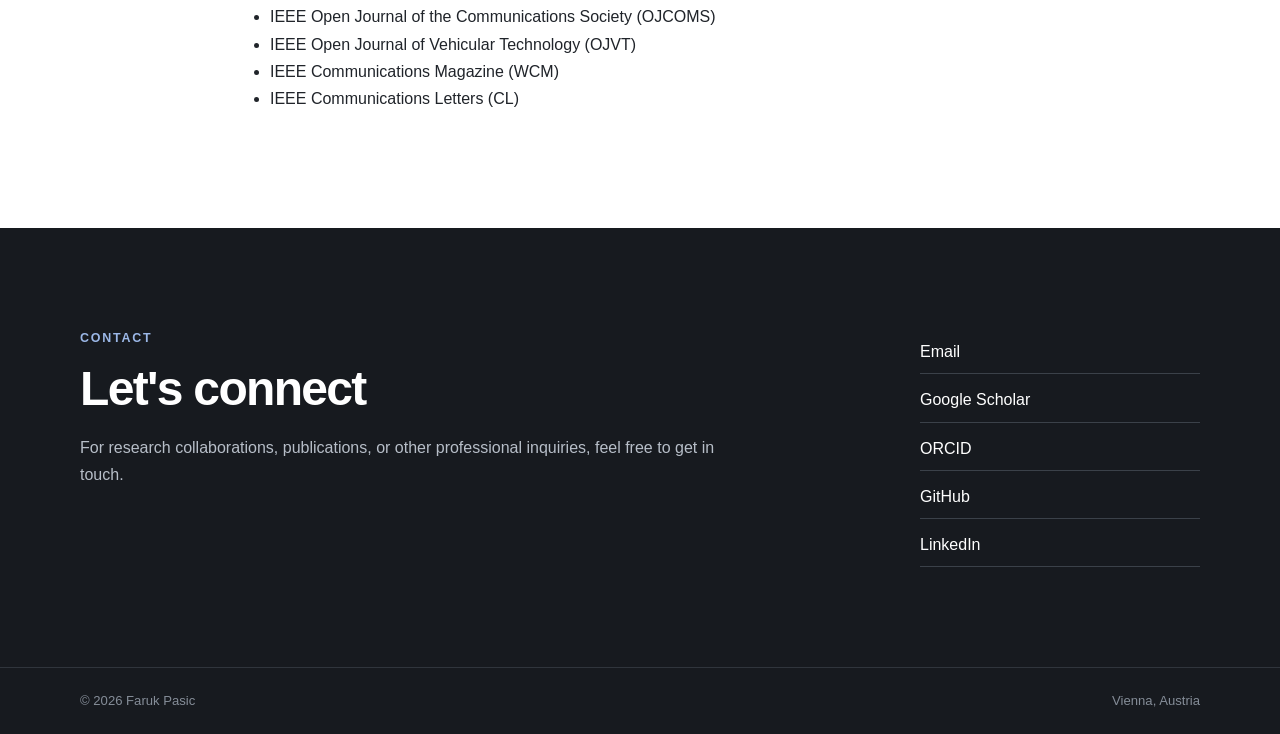
==== commit 959e23dc: "Update index.html" ====
--- a/index.html
+++ b/index.html
@@ -130,11 +130,13 @@
 
     </div>
 
-</section>
-
 <a href="about.html" class="text-link">
     Read more about me →
 </a>
+    
+</section>
+
+
     
 <!-- ================= RESEARCH ================= -->
 
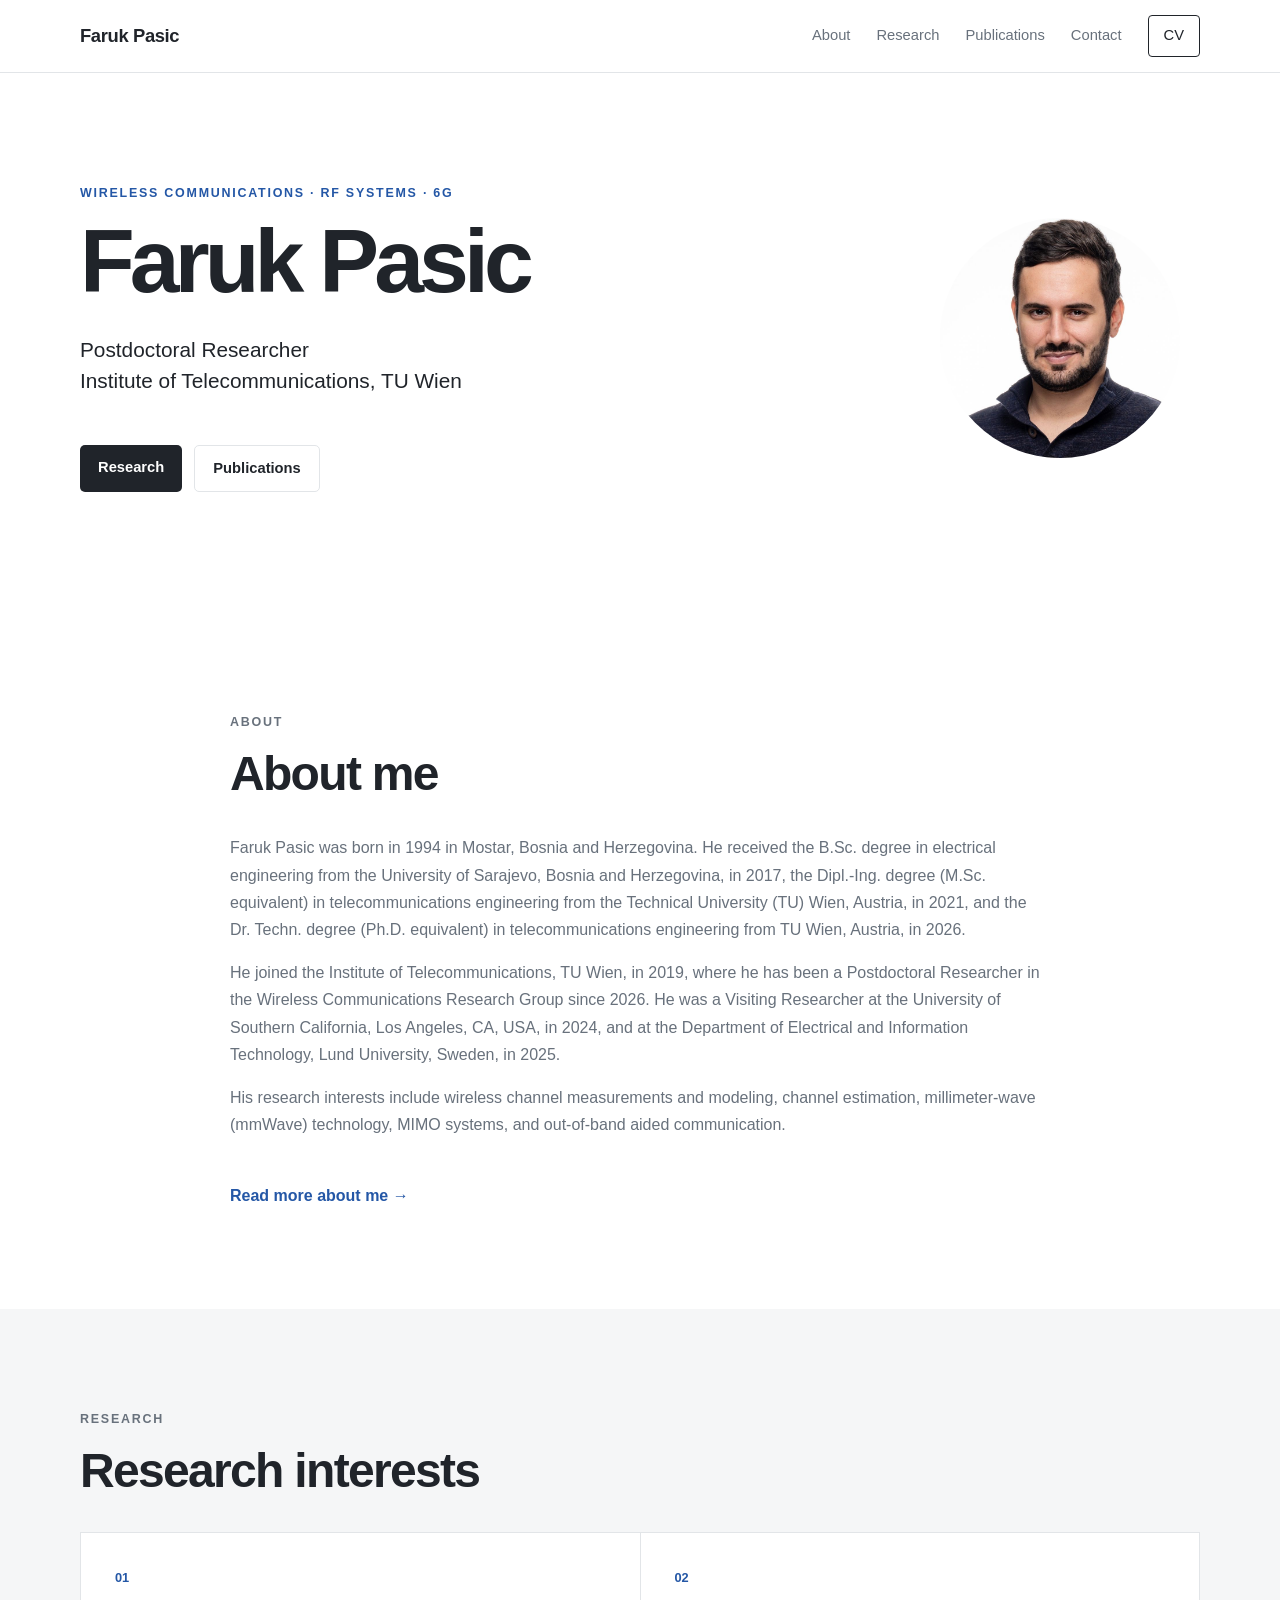
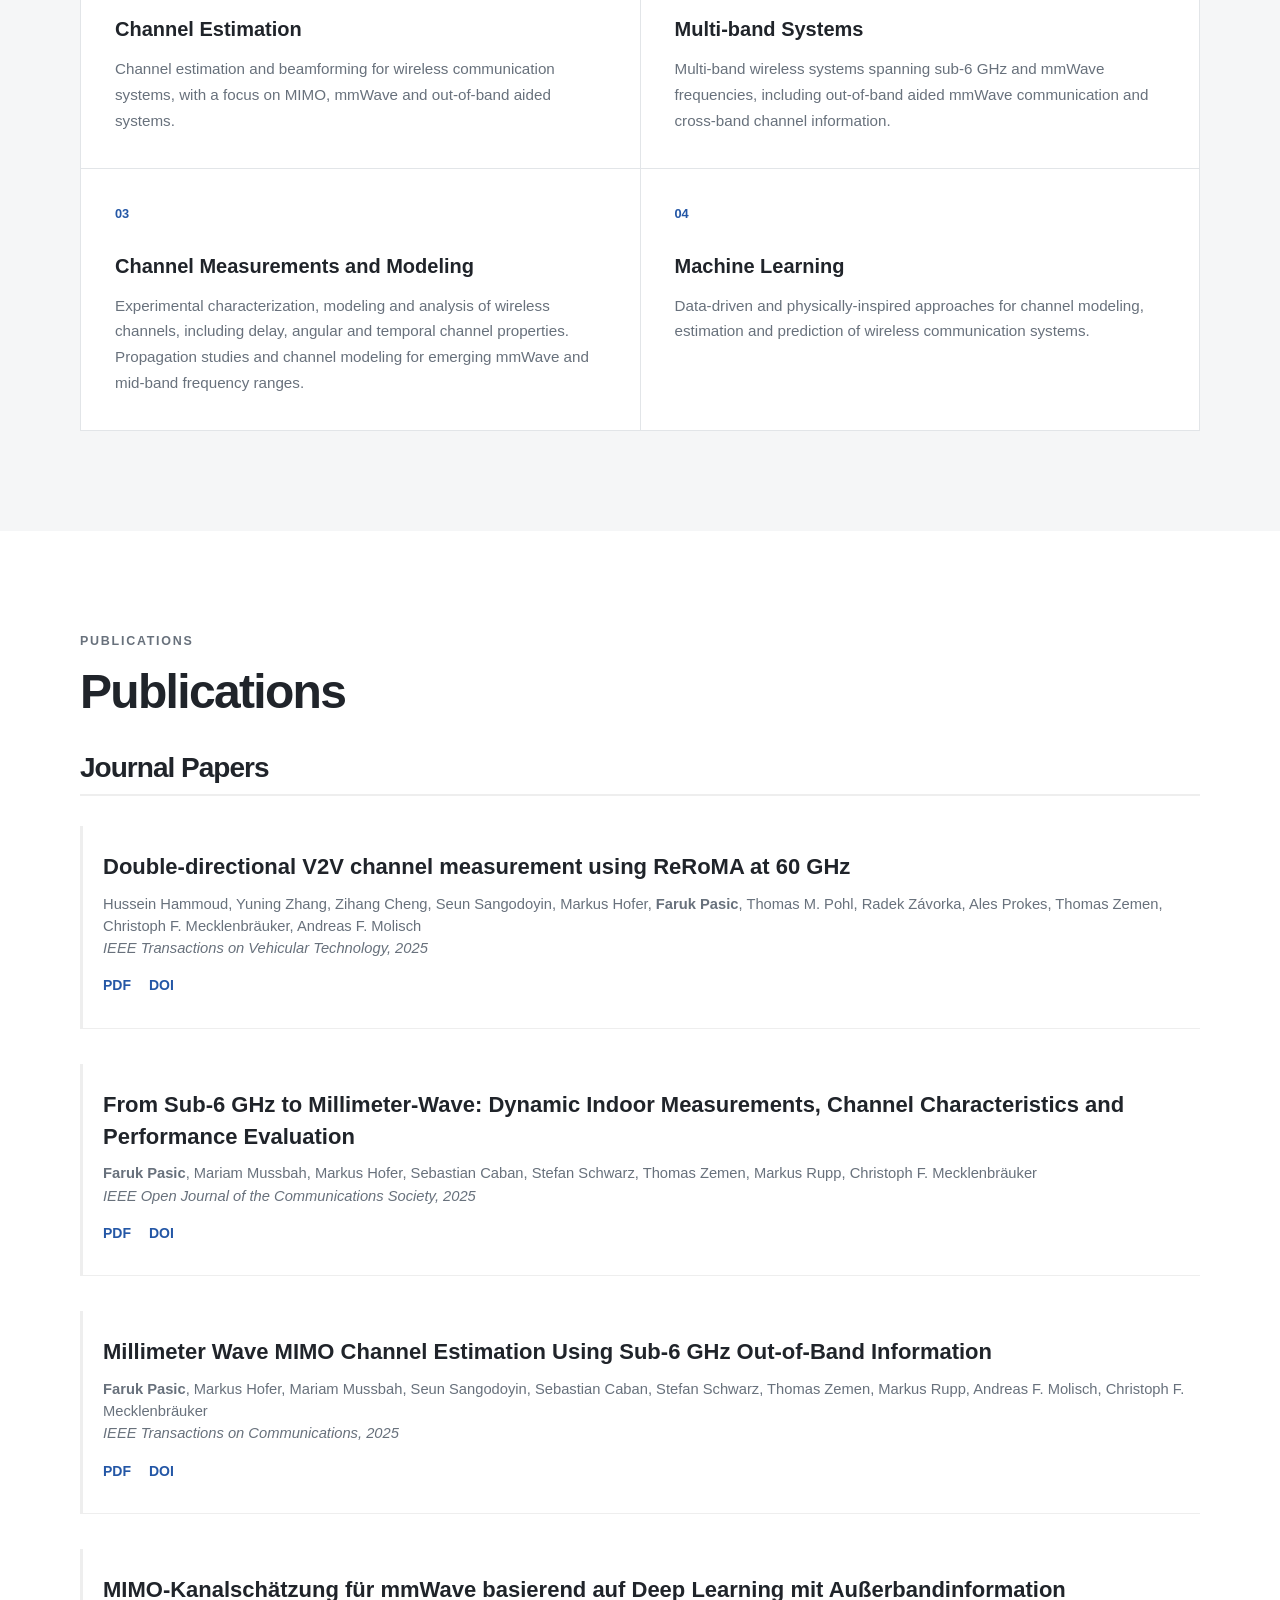
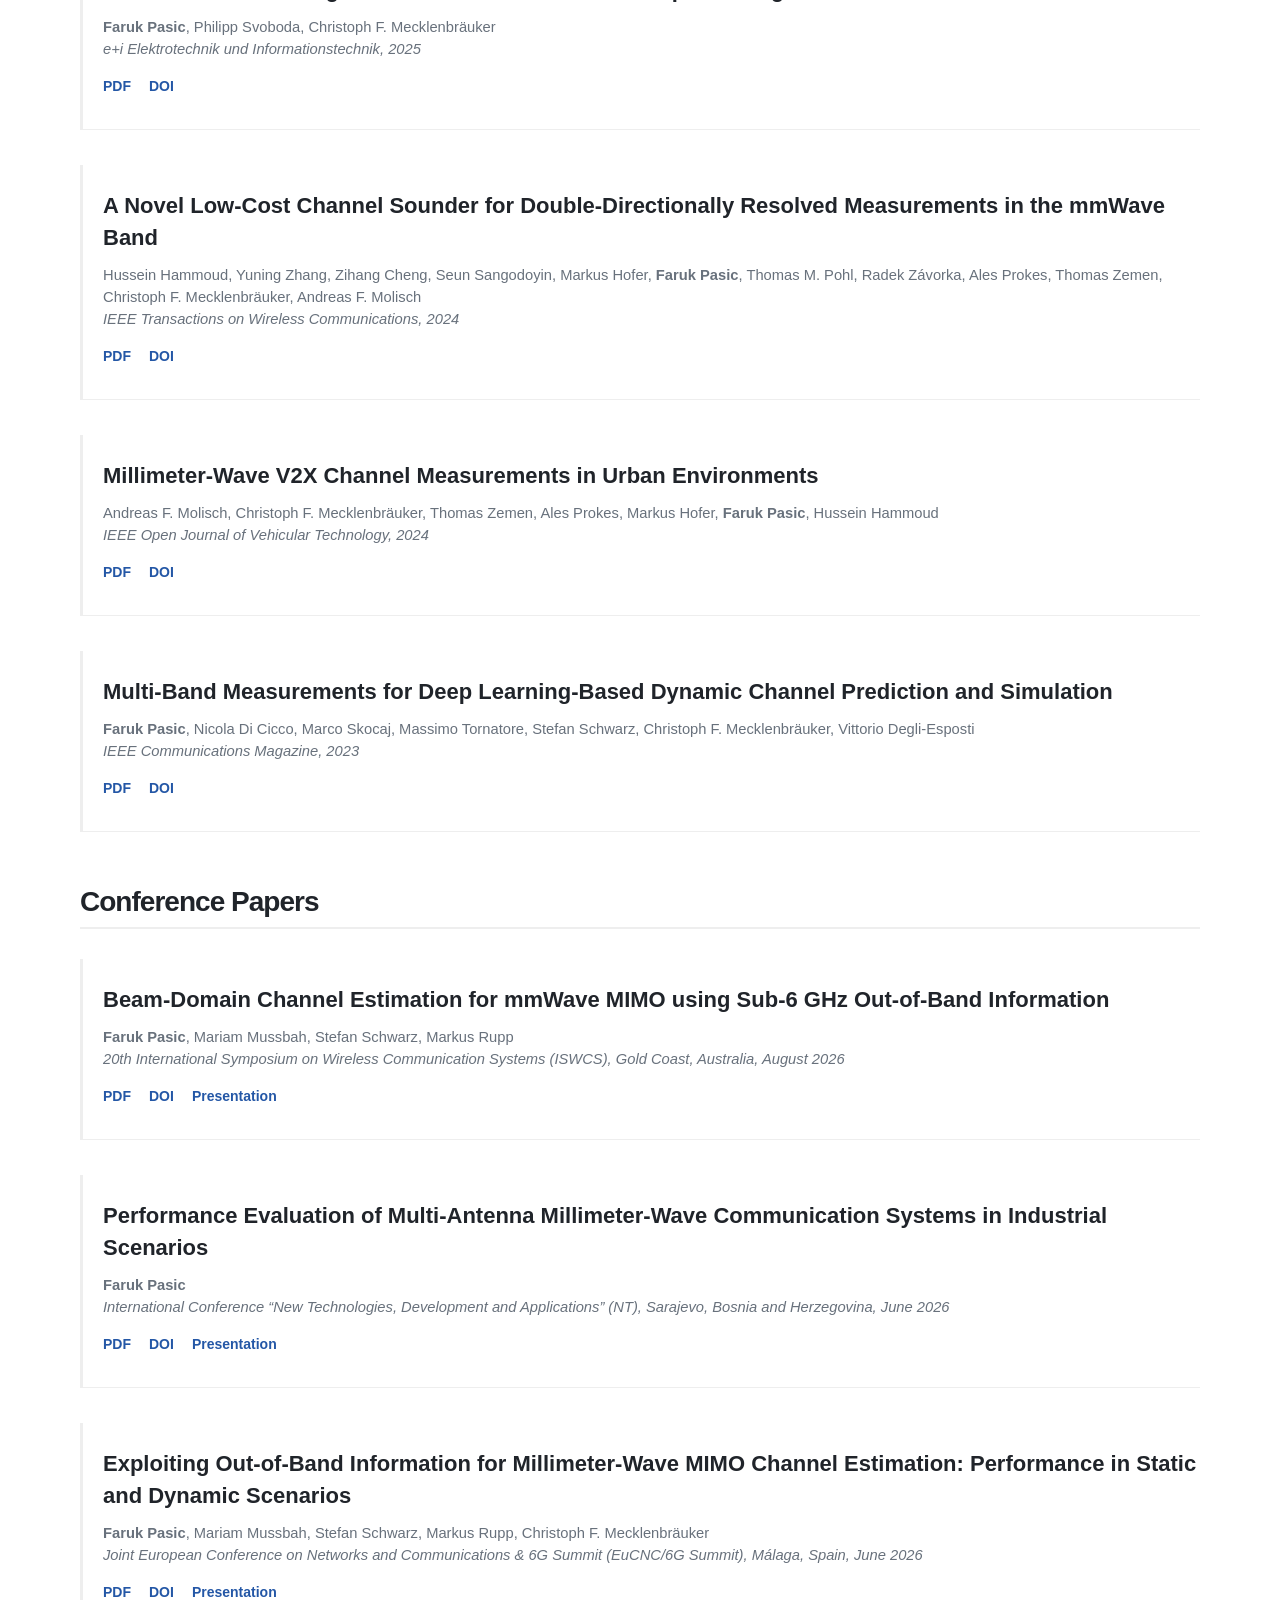
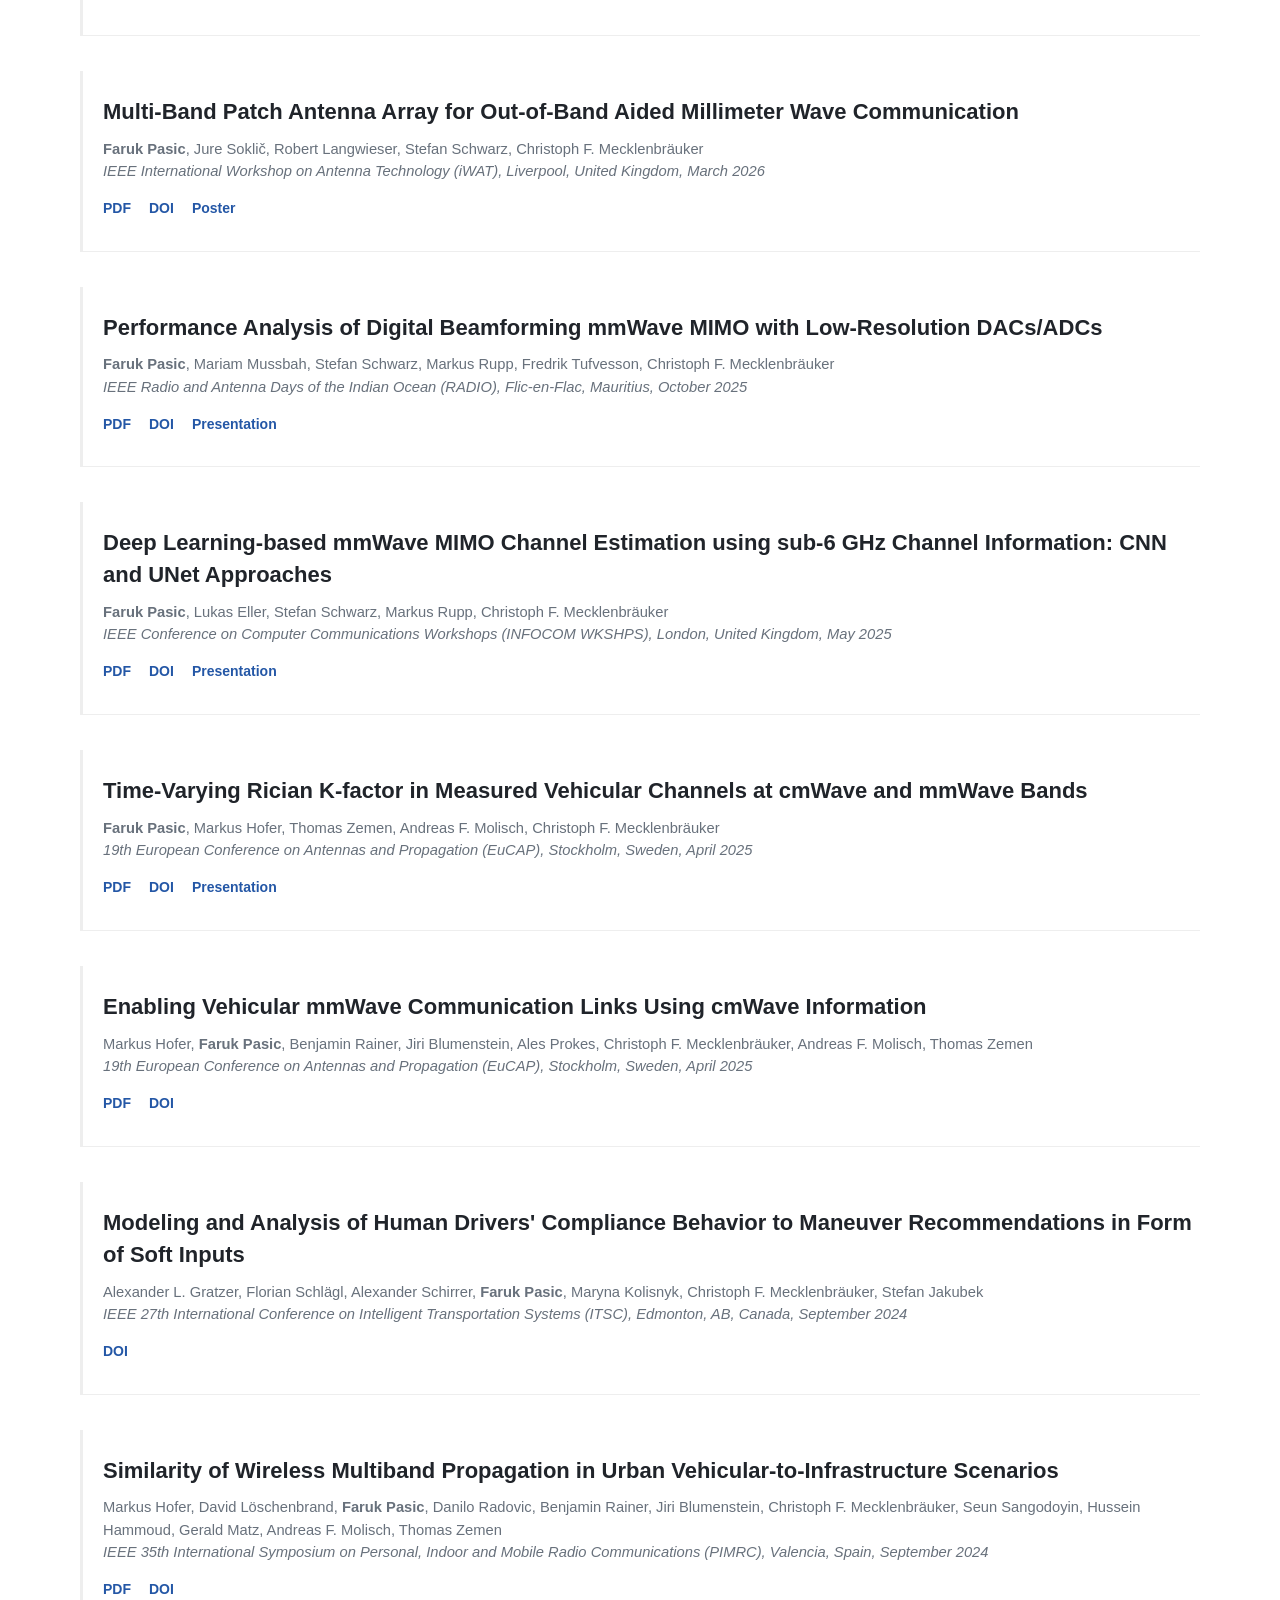
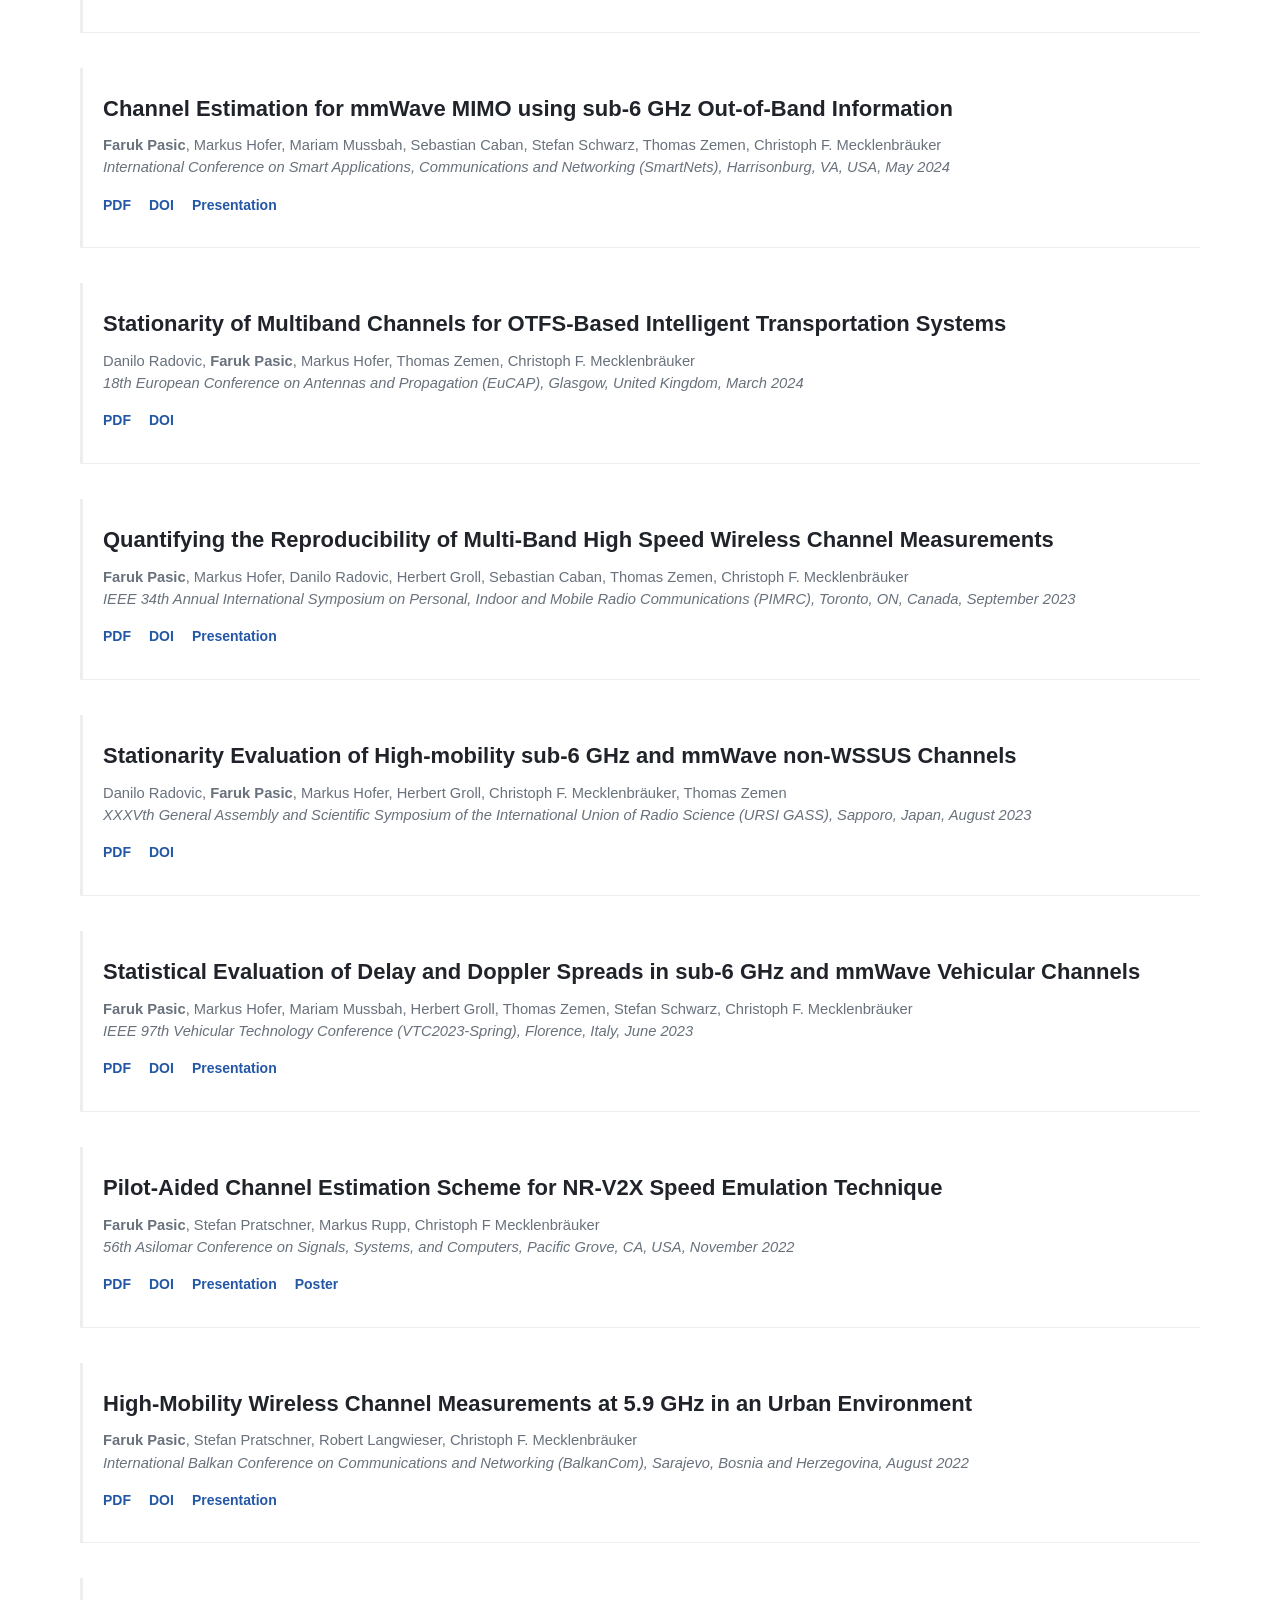
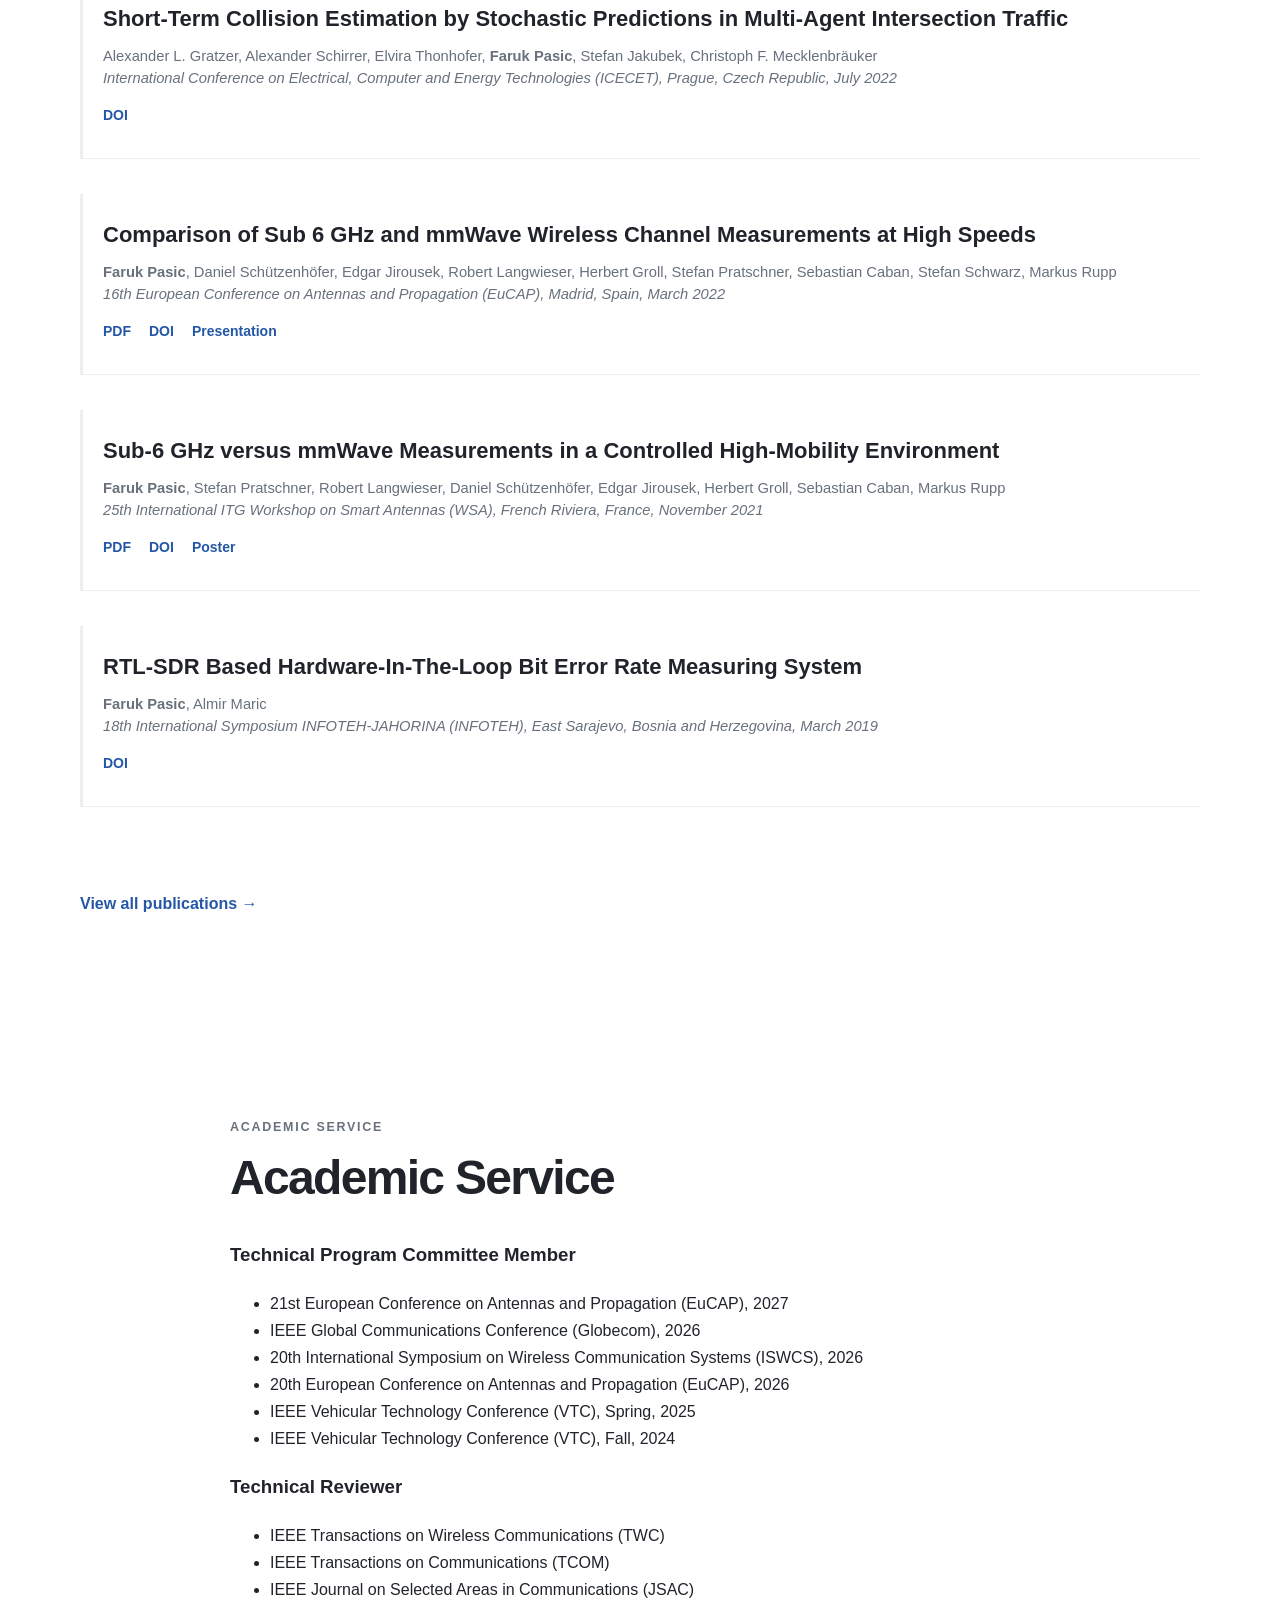
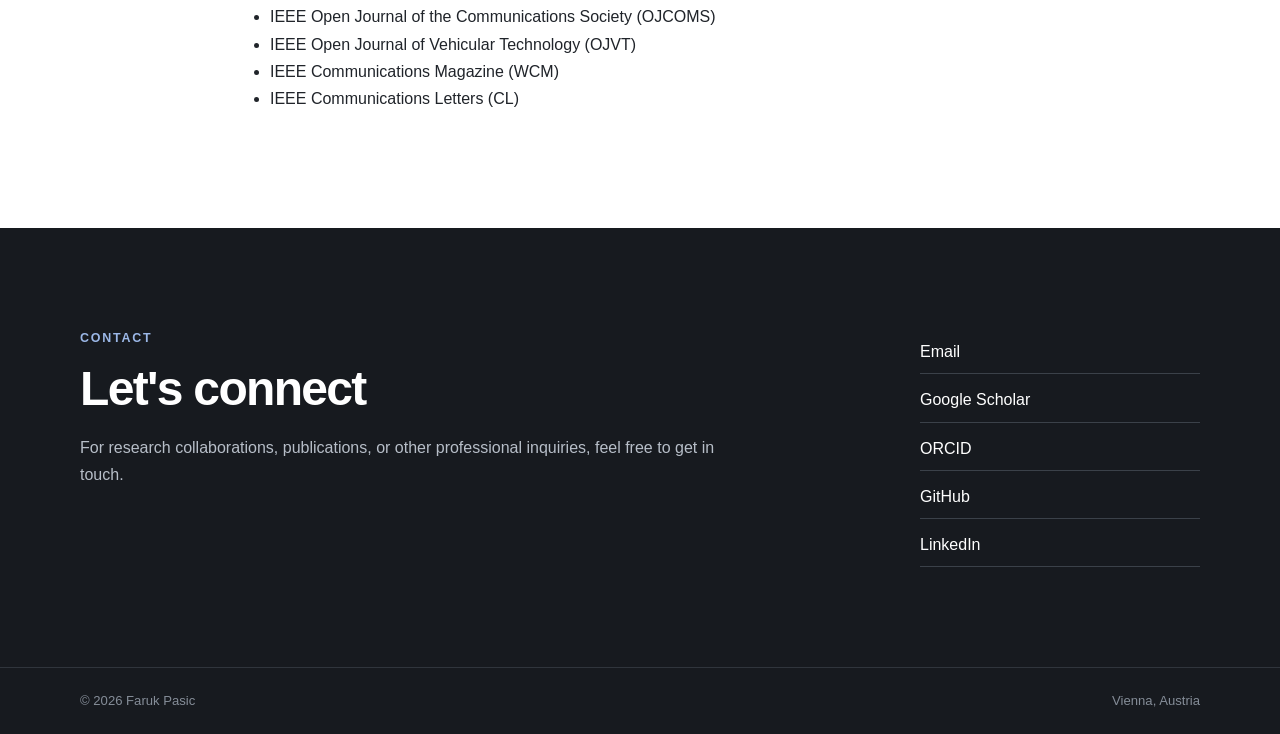
==== commit a69ef987: "Update index.html" ====
--- a/index.html
+++ b/index.html
@@ -24,7 +24,7 @@
         </a>
 
         <nav class="navigation">
-            <a href="#about">About</a>
+            <a href="about.html">About</a>
             <a href="#research">Research</a>
             <a href="#publications">Publications</a>
             <a href="#contact">Contact</a>
@@ -128,12 +128,12 @@
             and out-of-band aided communication.
         </p>
 
+        <a href="about.html" class="text-link">
+            Read more about me →
+        </a>        
+        
     </div>
 
-<a href="about.html" class="text-link">
-    Read more about me →
-</a>
-    
 </section>
 
 
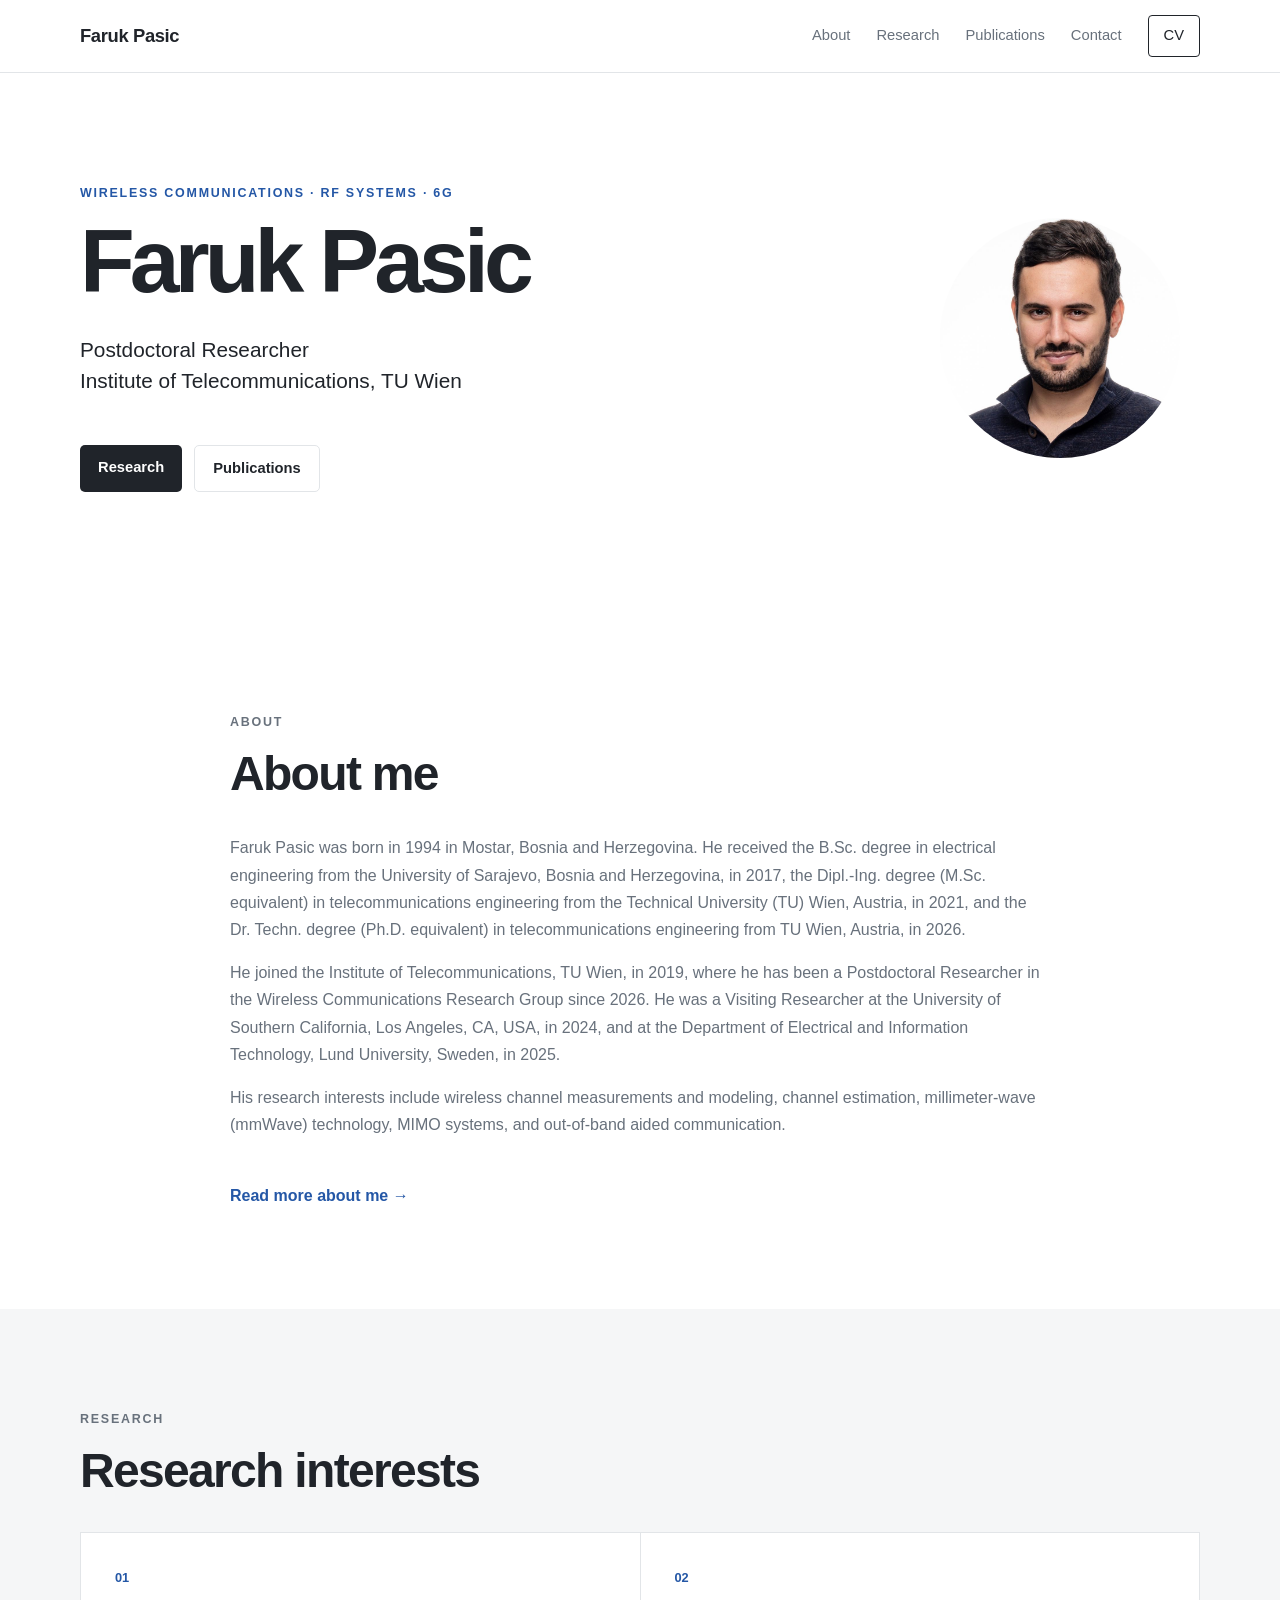
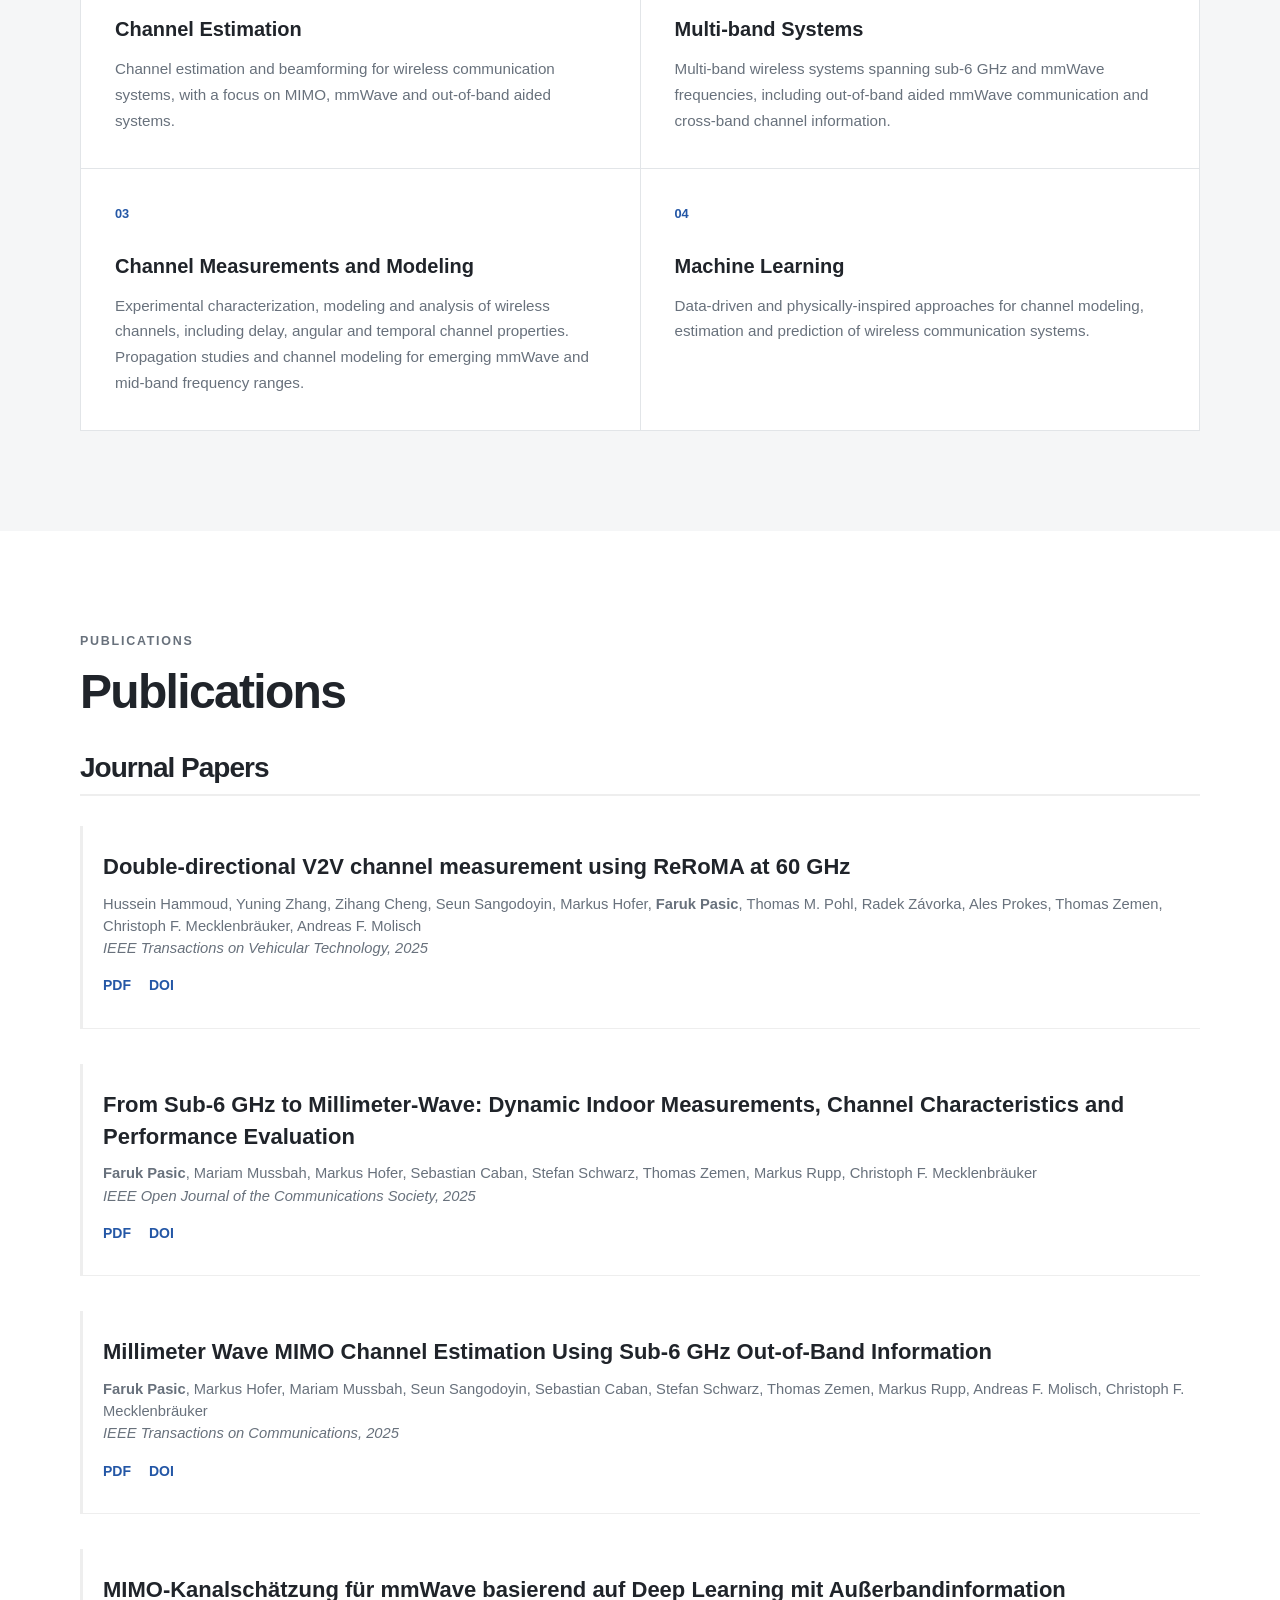
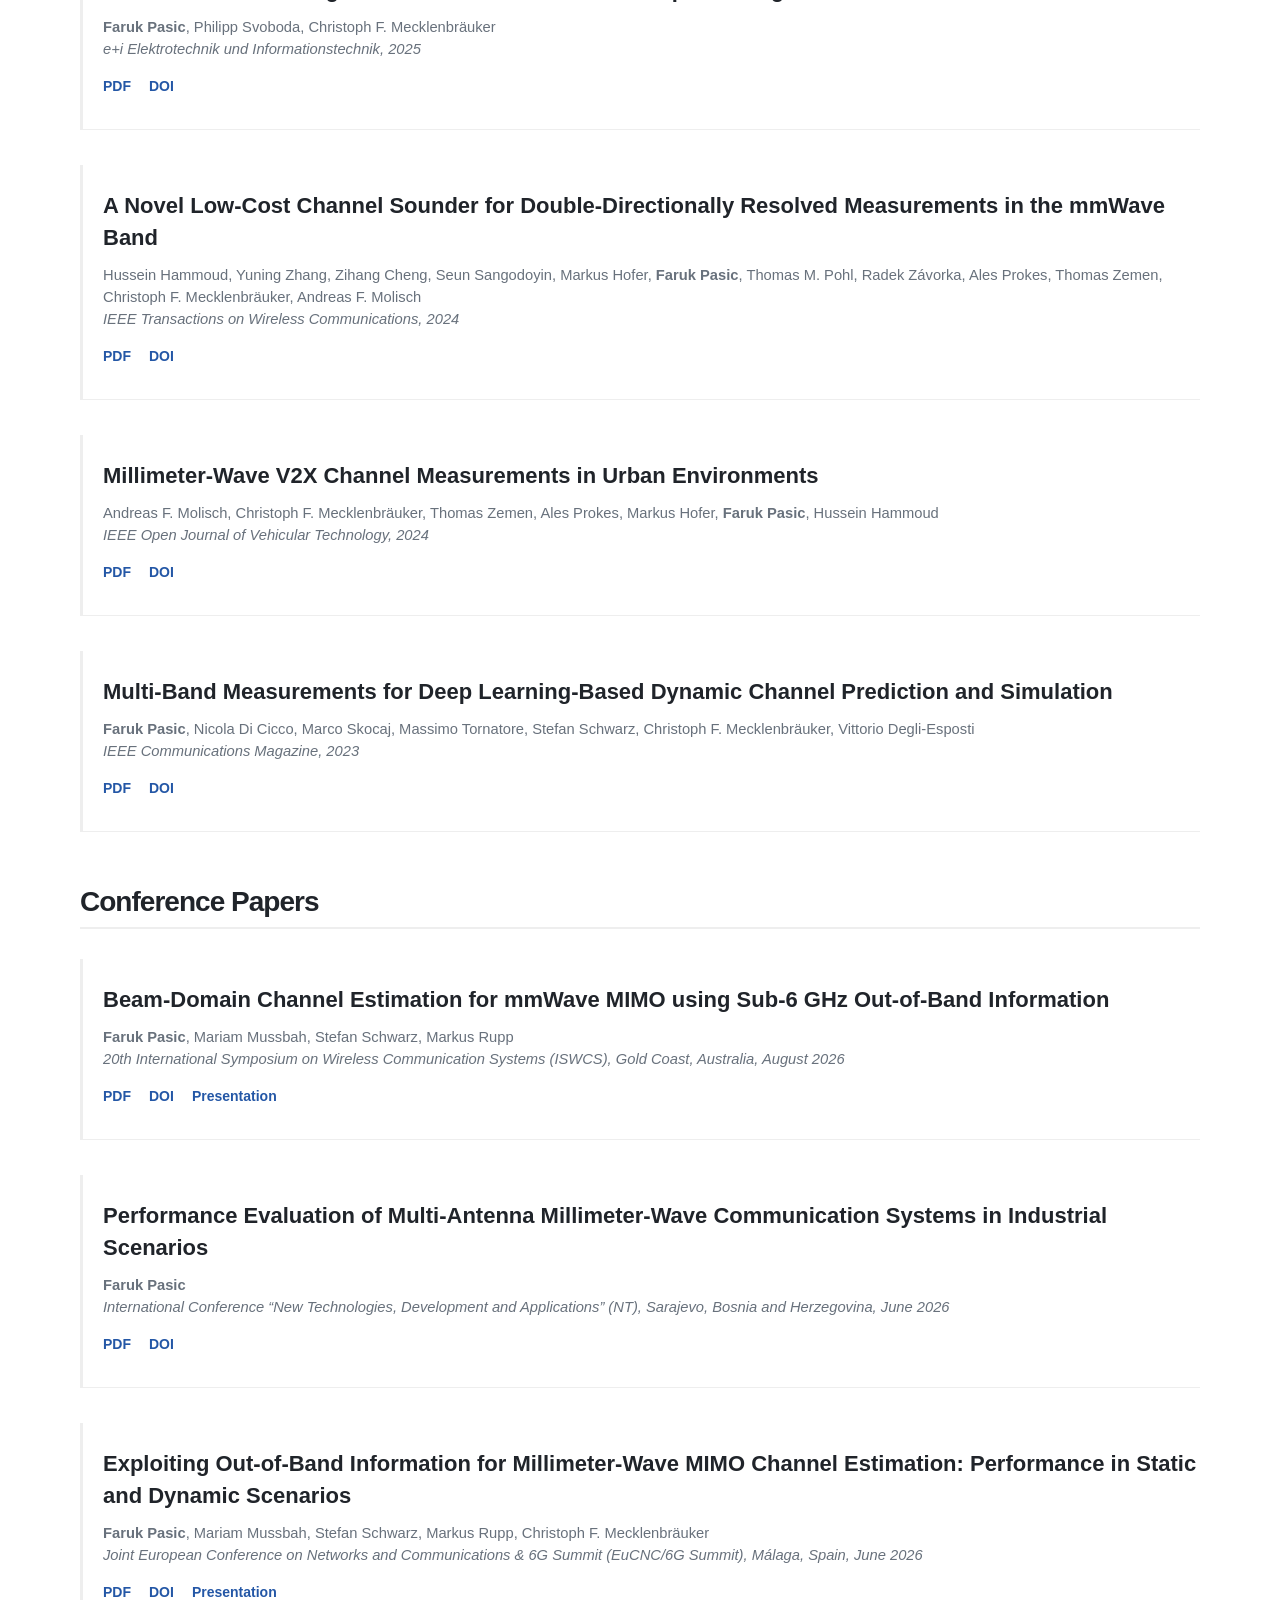
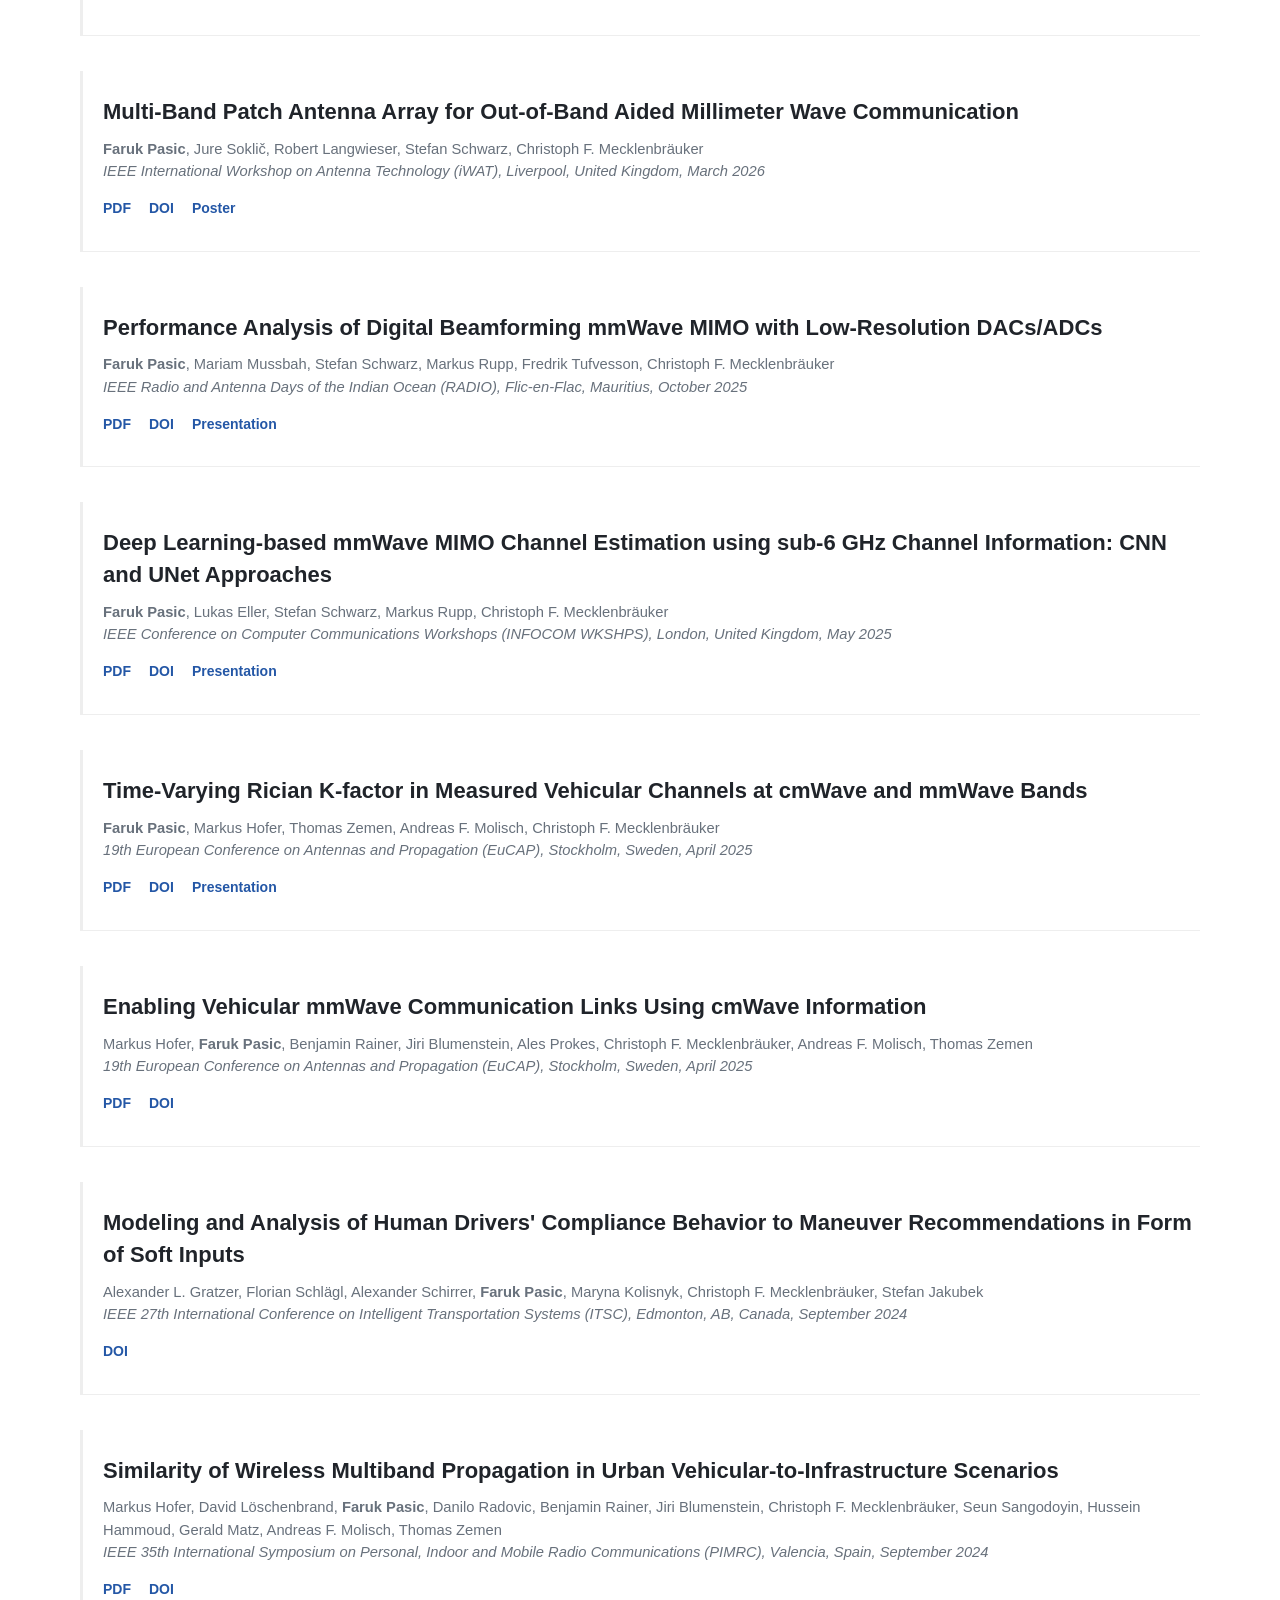
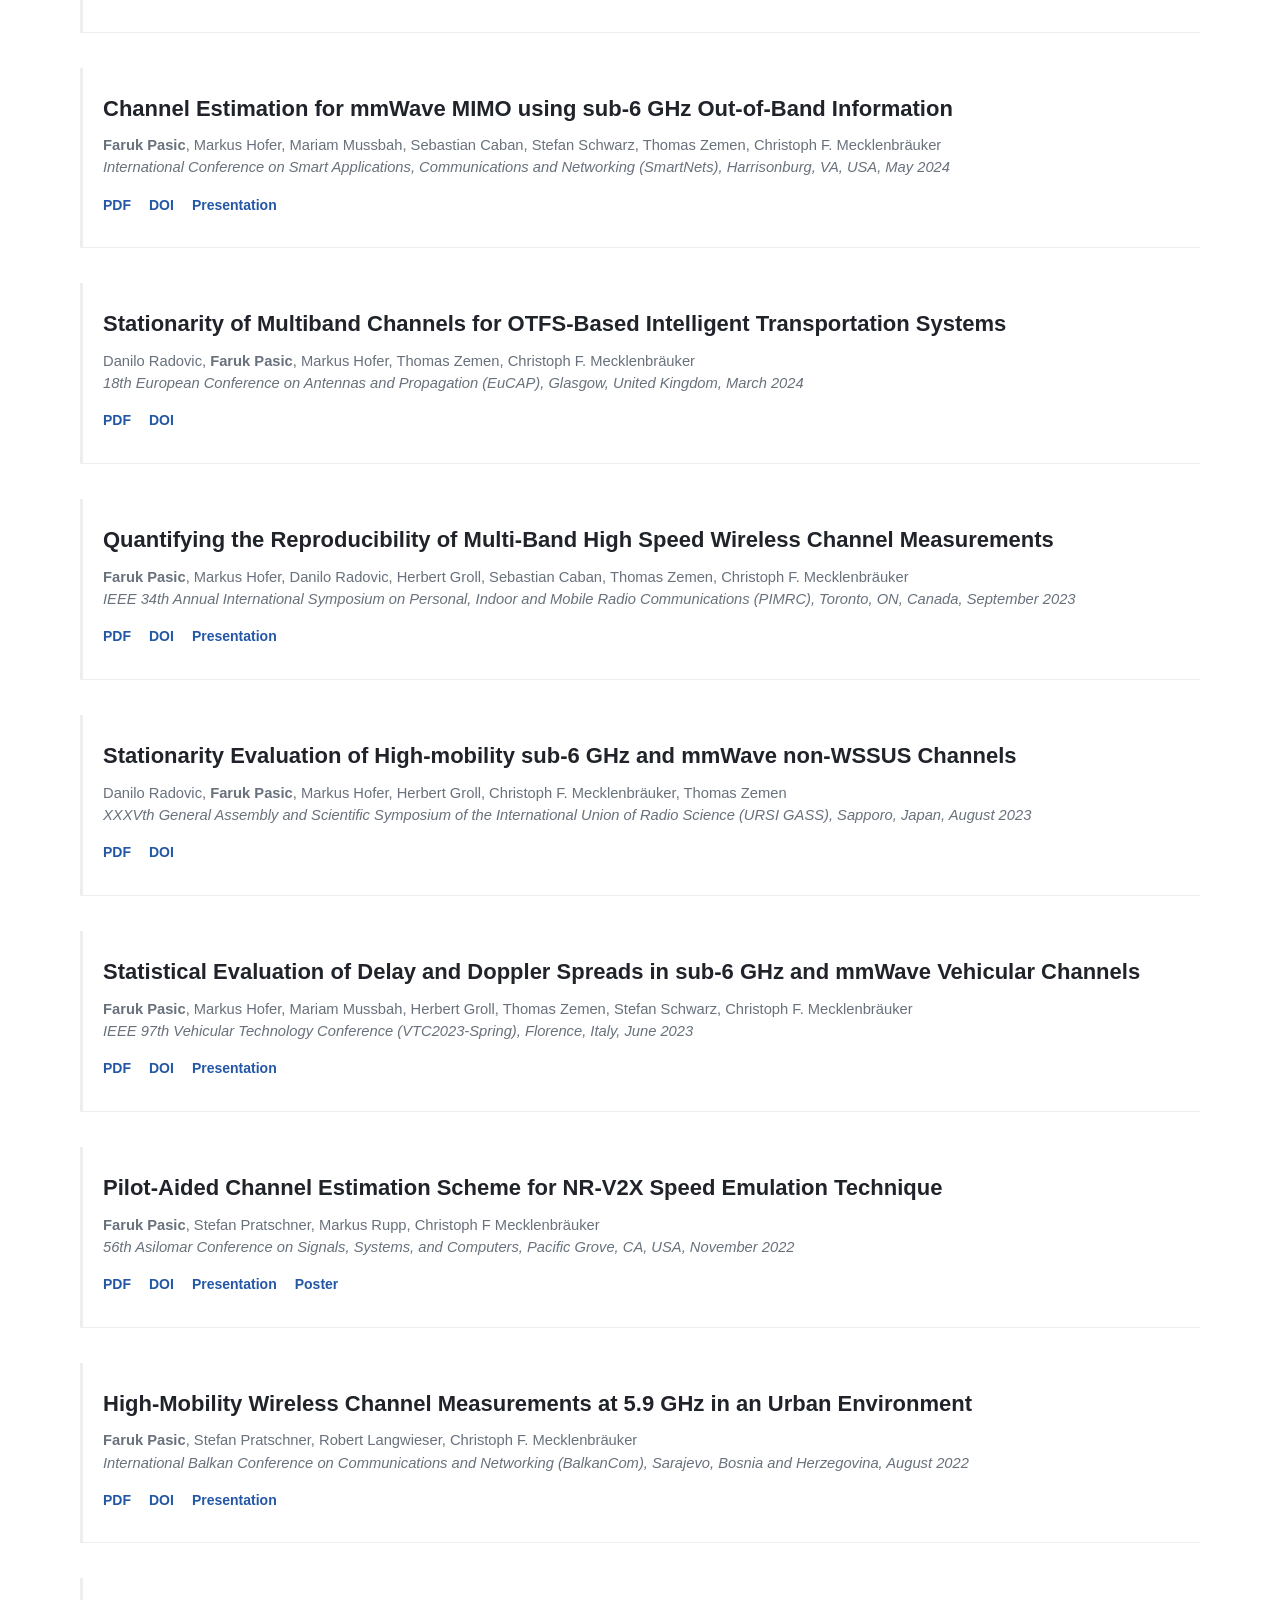
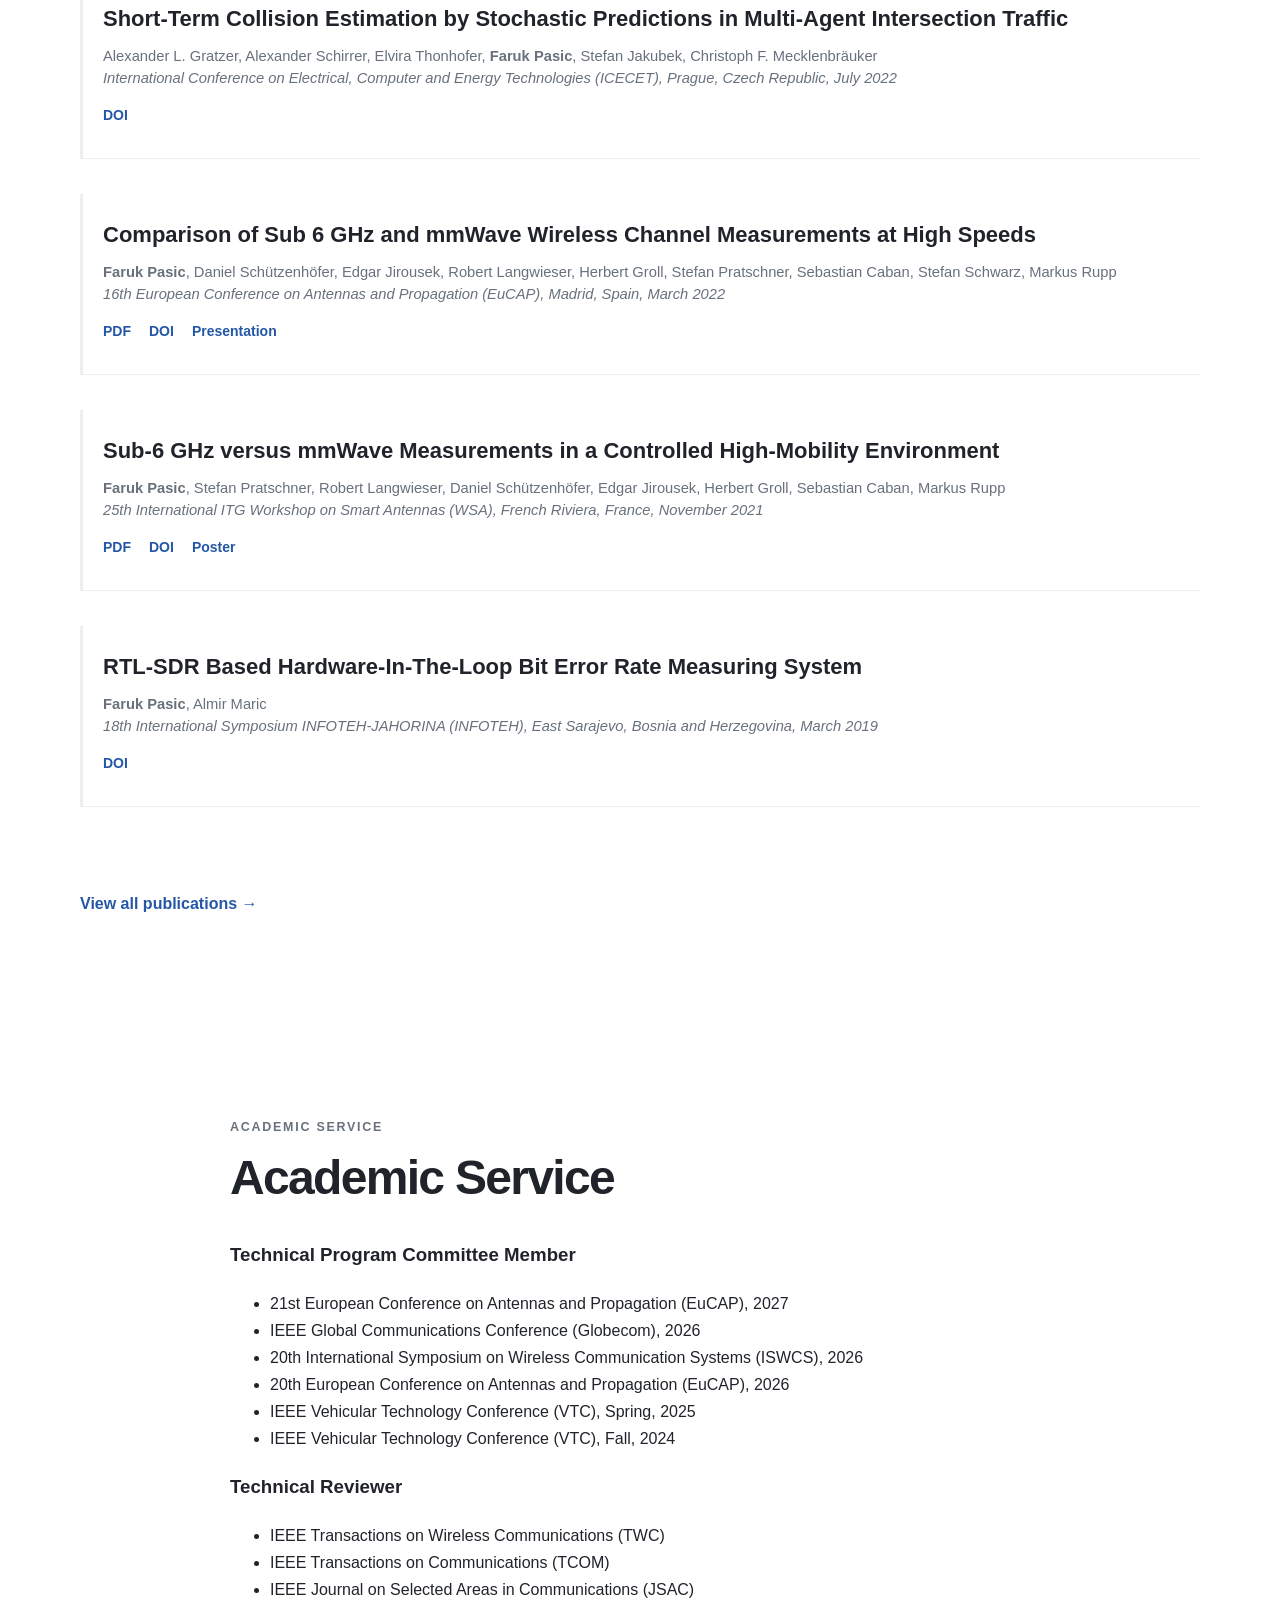
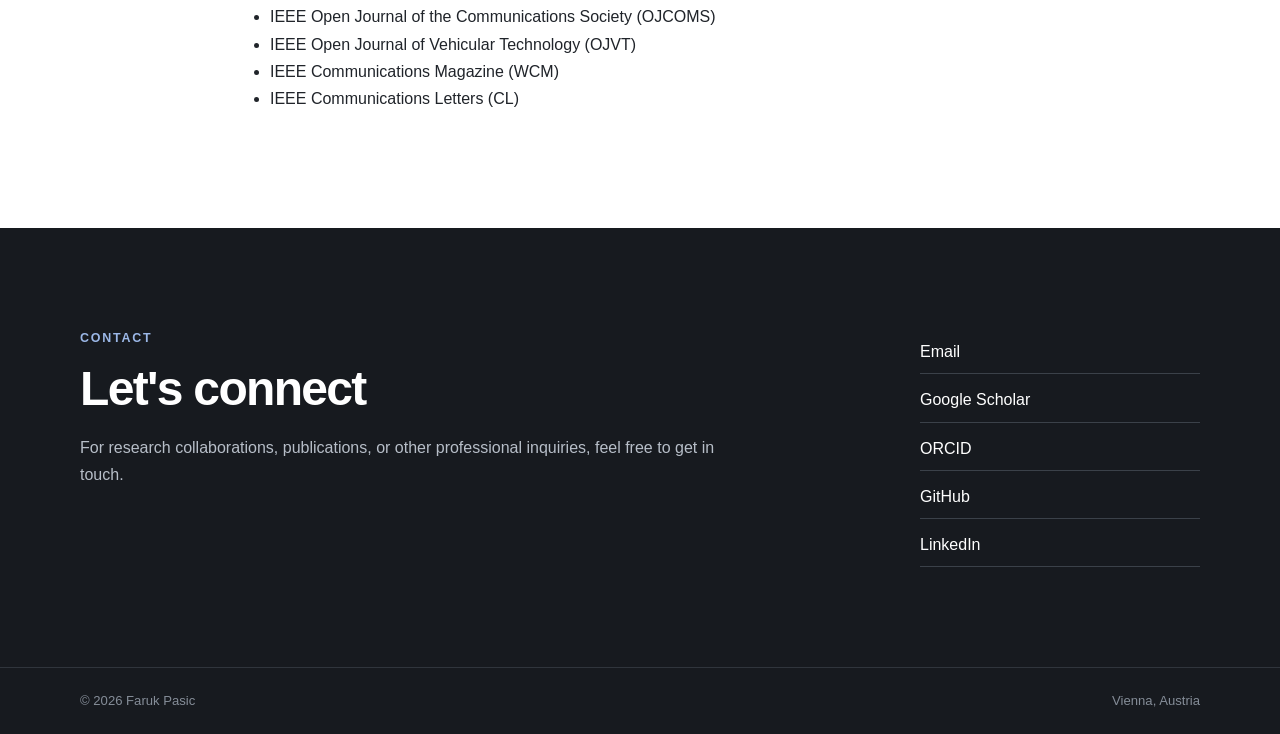
==== commit 083d1bd6: "Update index.html" ====
--- a/index.html
+++ b/index.html
@@ -453,7 +453,6 @@
                 <div class="publication-links">
                     <a href="papers/2026_NT_Pasic_Paper.pdf" target="_blank">PDF</a>
                     <a href="https://doi.org/10.1007/978-3-032-30110-9_27" target="_blank">DOI</a>
-                    <a href="presentations/2026_NT_Pasic_Presentation.pdf" target="_blank">Presentation</a>                    
                 </div>
 
             </div>  
@@ -476,7 +475,7 @@
                 <div class="publication-links">
                     <a href="papers/2026_EuCNC_Pasic_Paper.pdf" target="_blank">PDF</a>
                     <a href="https://doi.org/10.1109/EuCNC/6GSummit68295.2026.11577278" target="_blank">DOI</a>
-                    <a href="presentations/2026_EUCNC_Pasic_Presentation.pdf" target="_blank">Presentation</a>
+                    <a href="presentations/2026_EuCNC_Pasic_Presentation.pdf" target="_blank">Presentation</a>
                 </div>
 
             </div>            
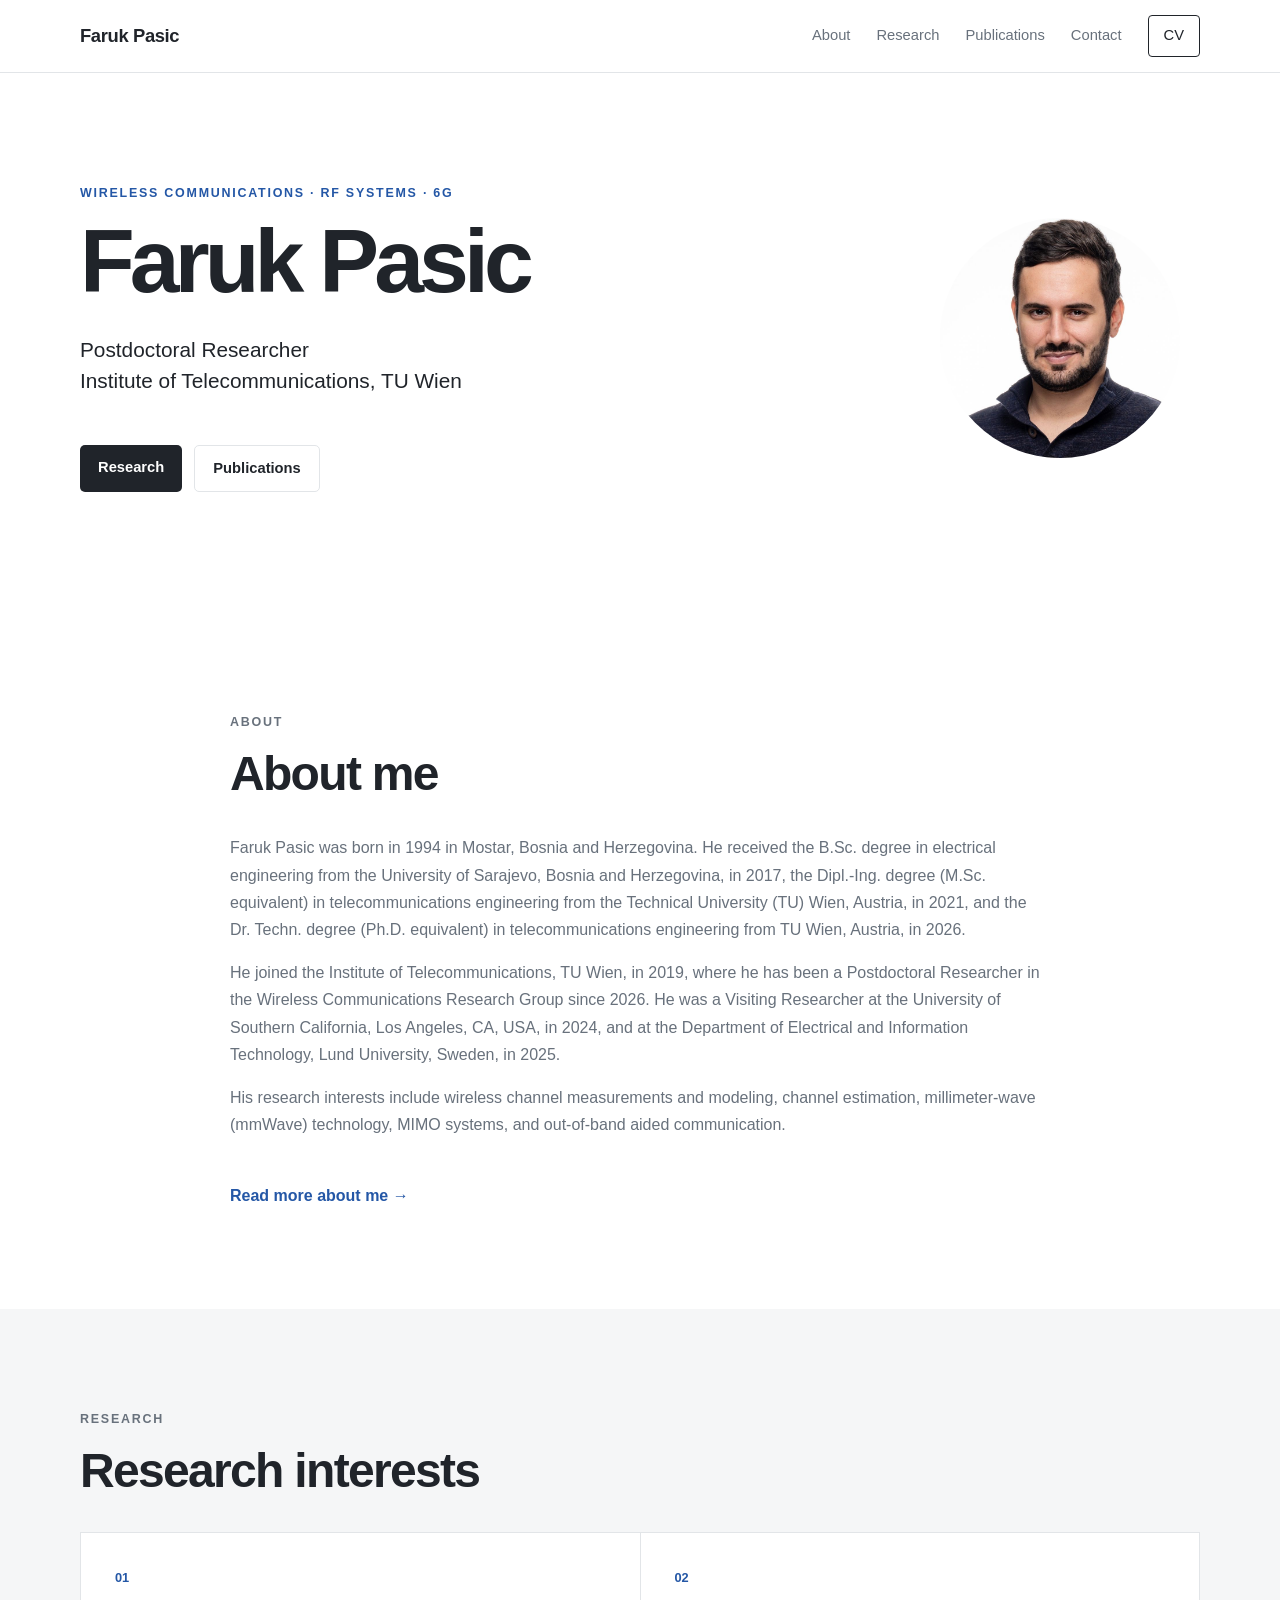
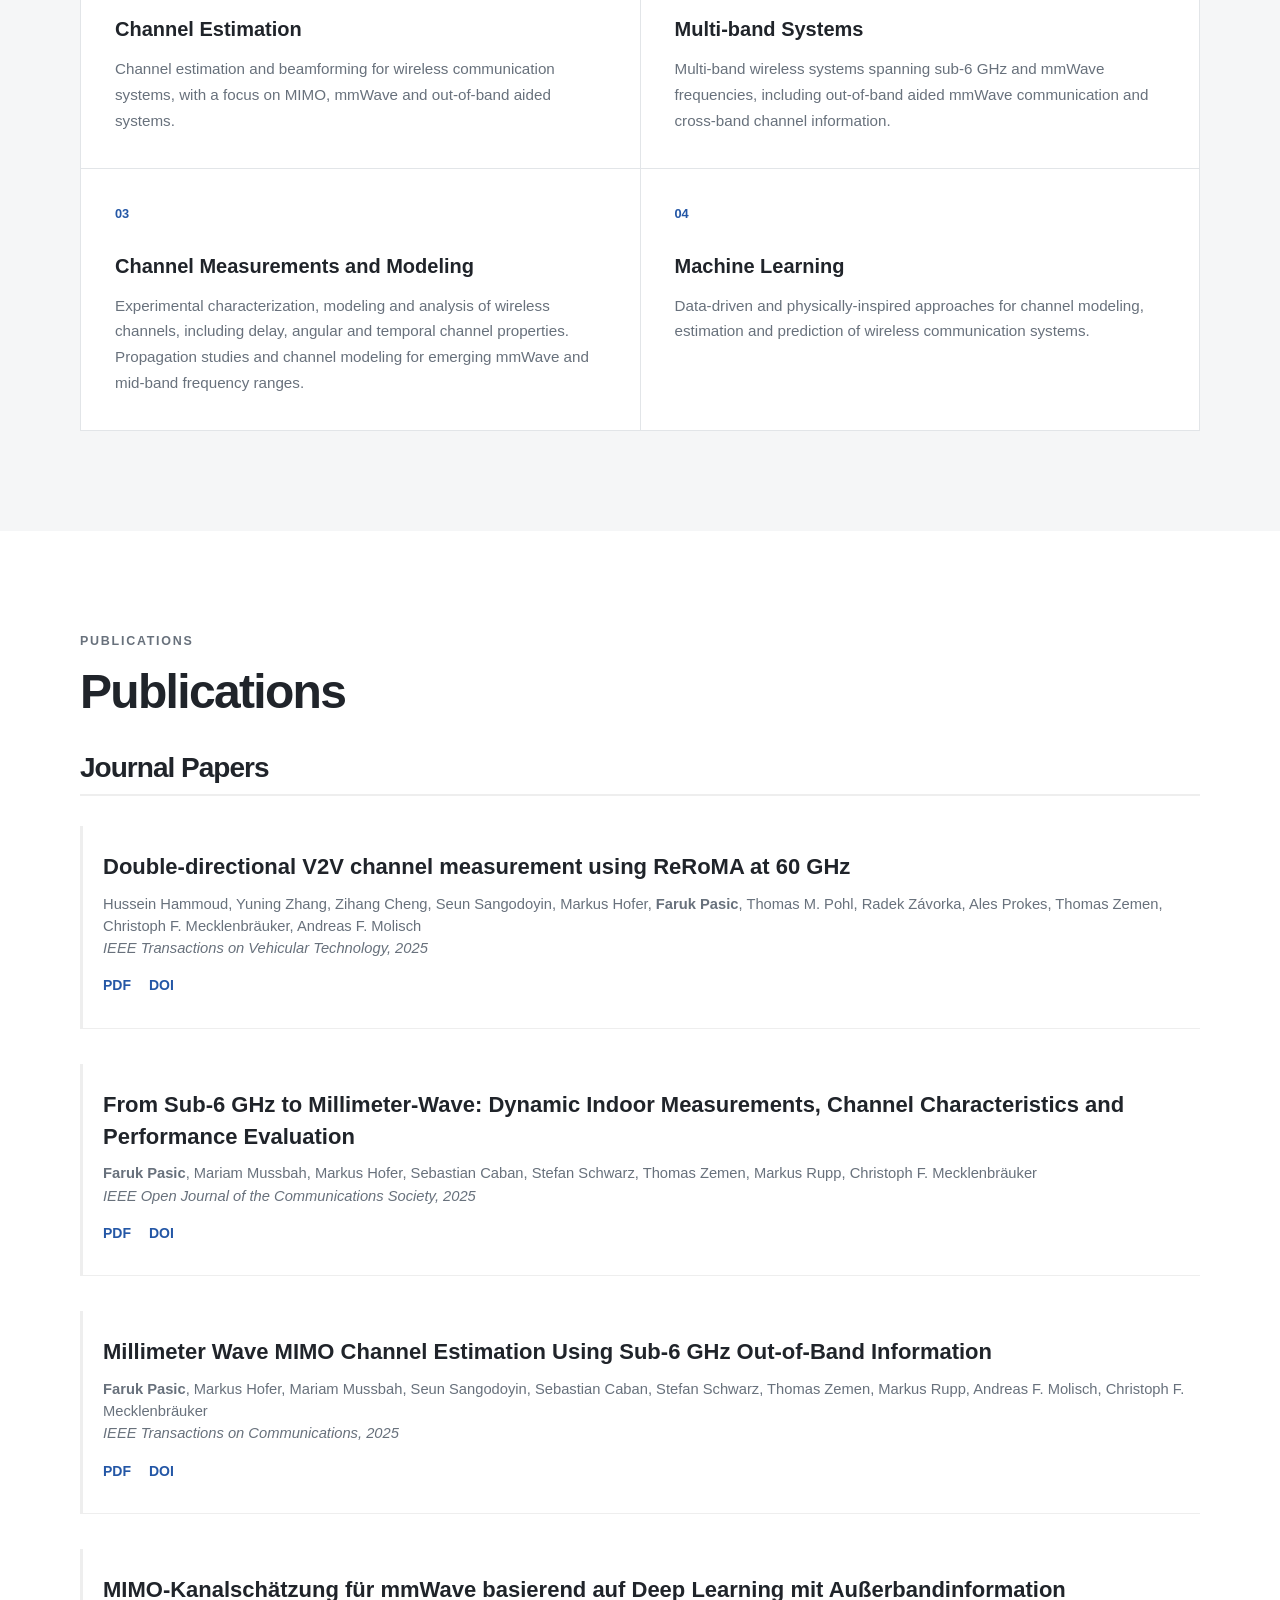
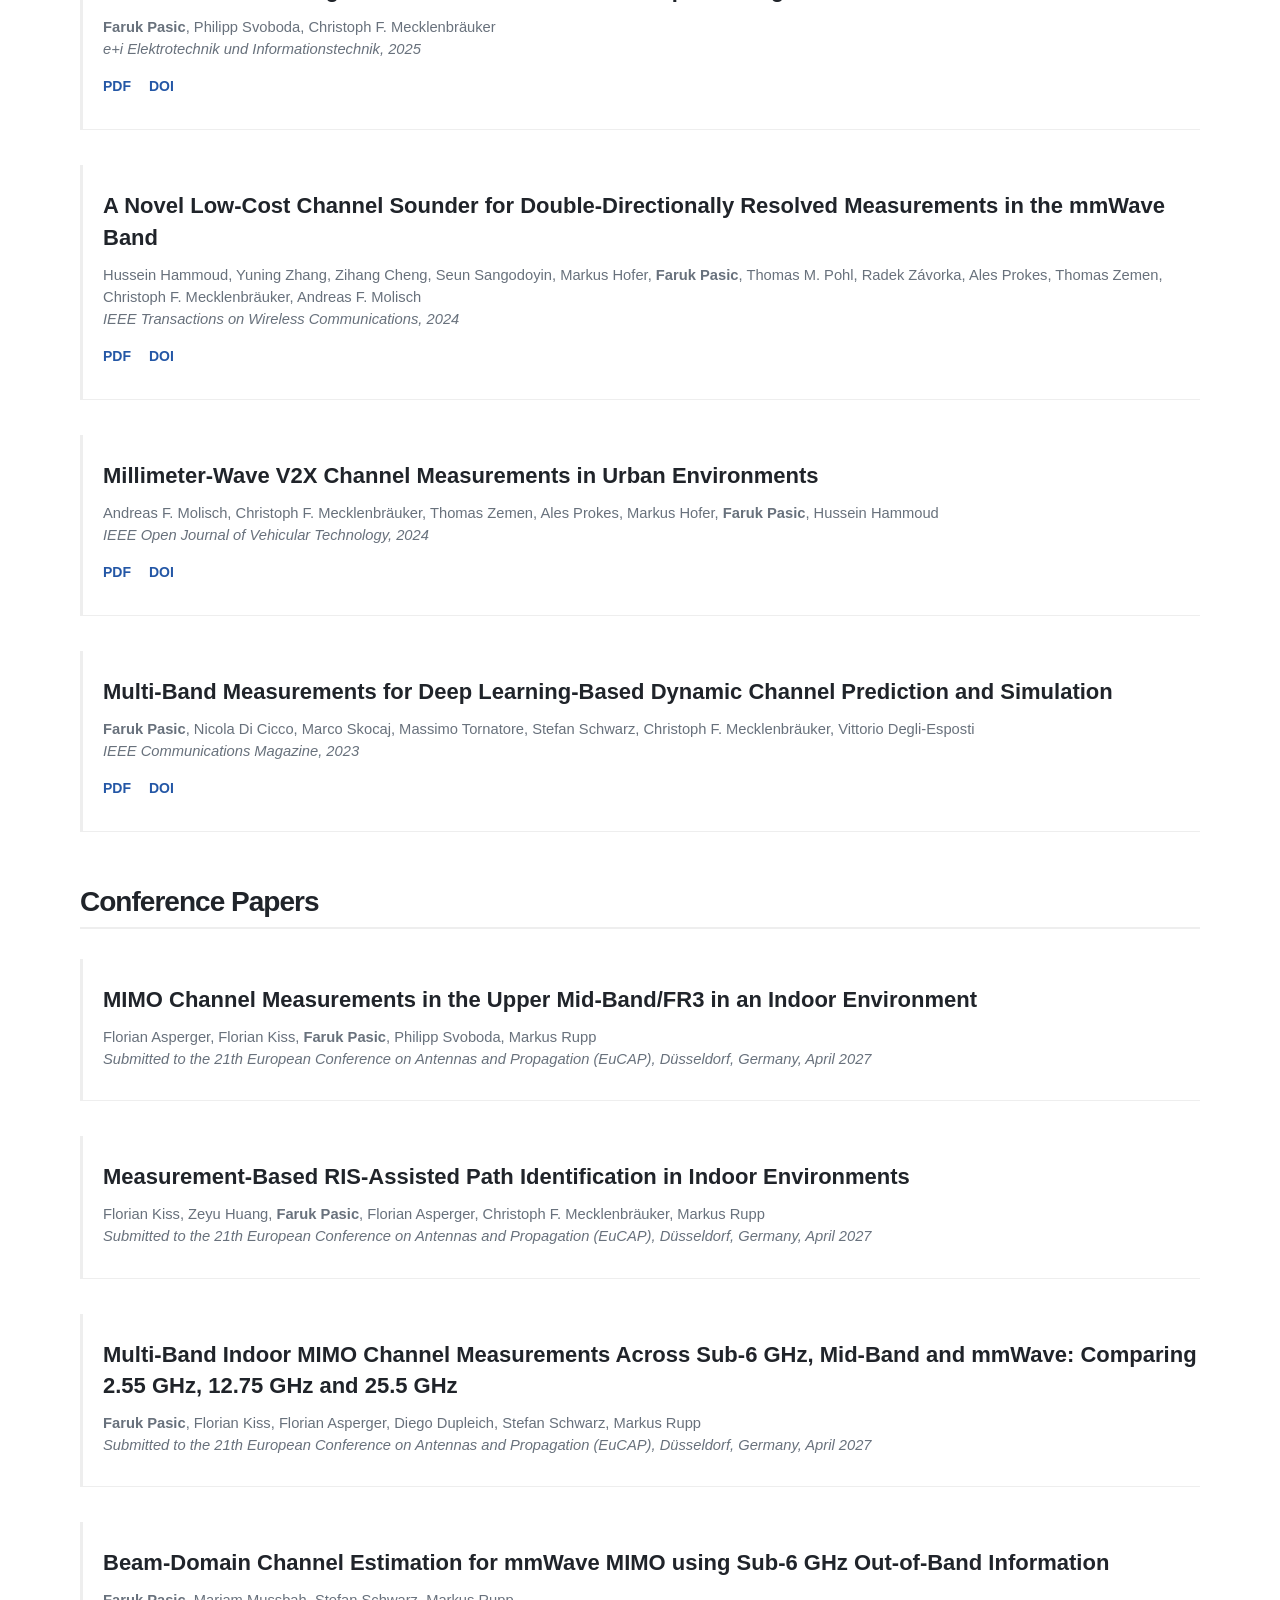
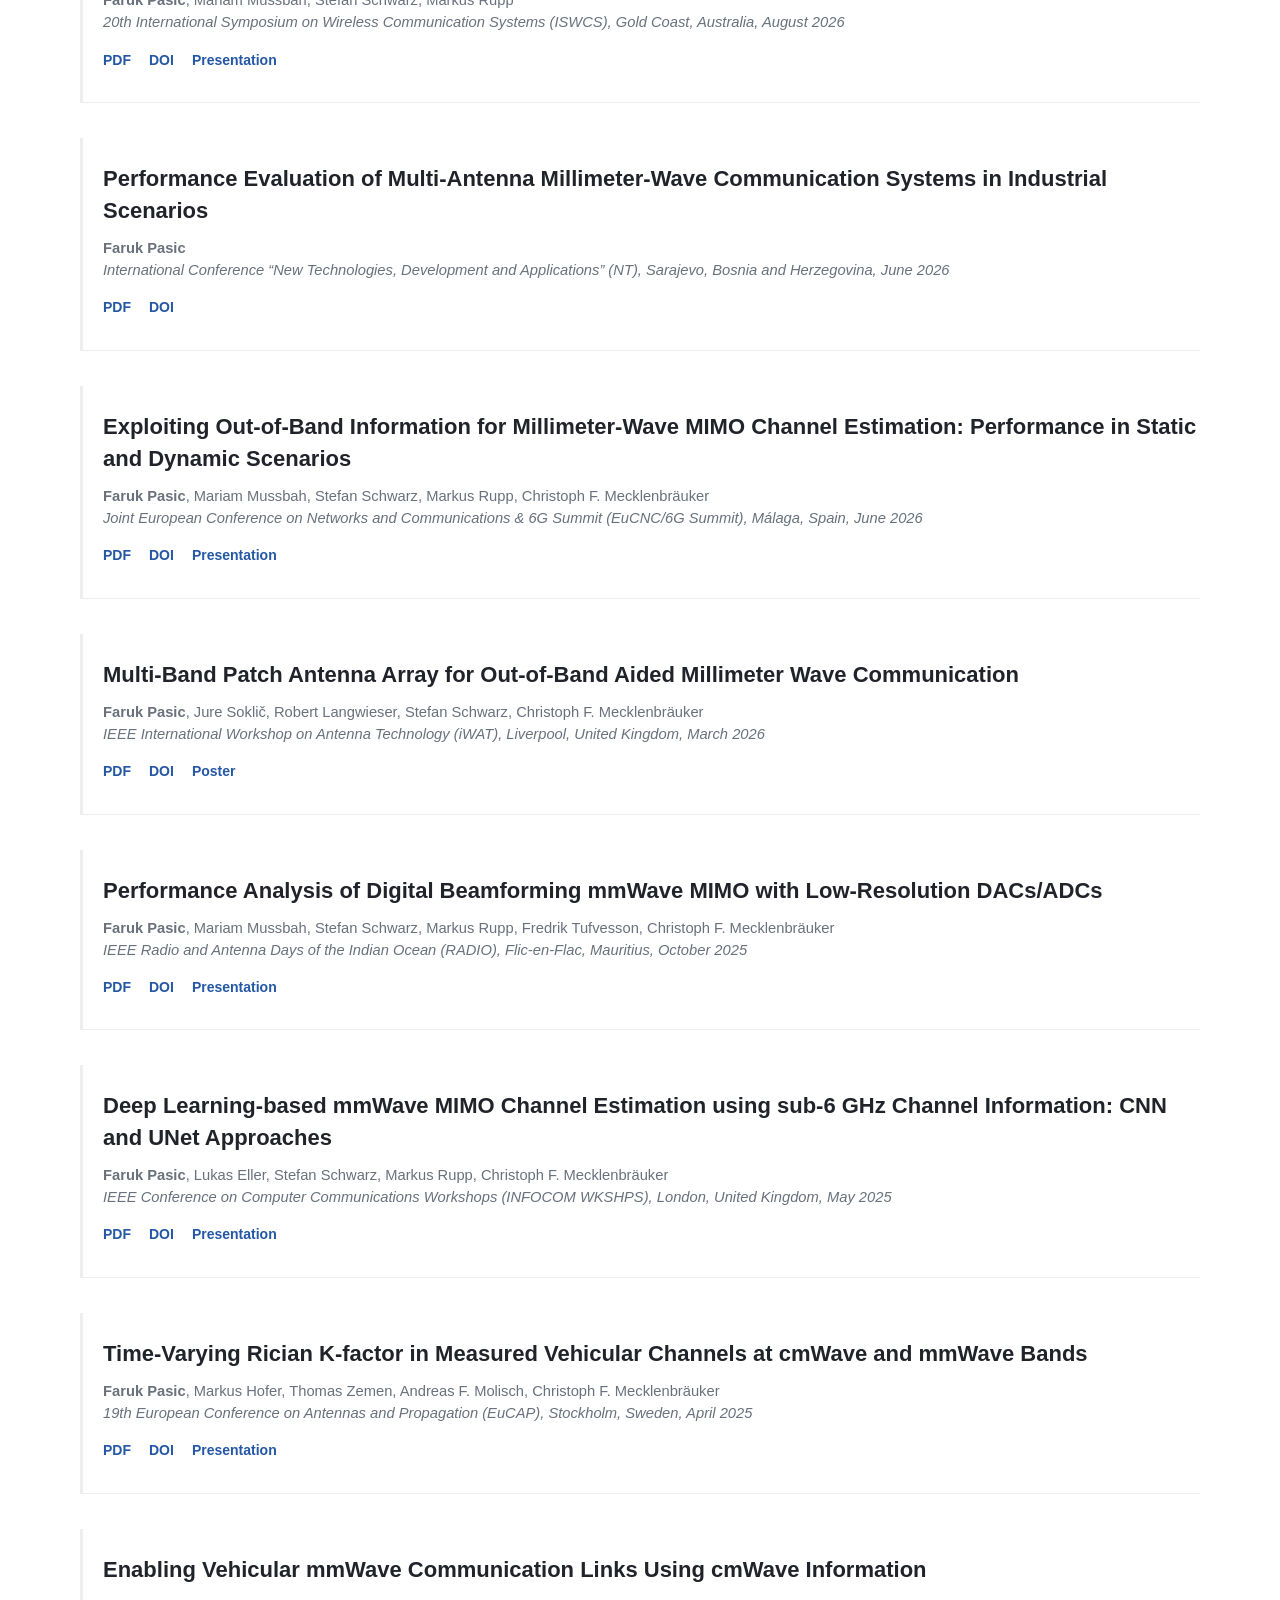
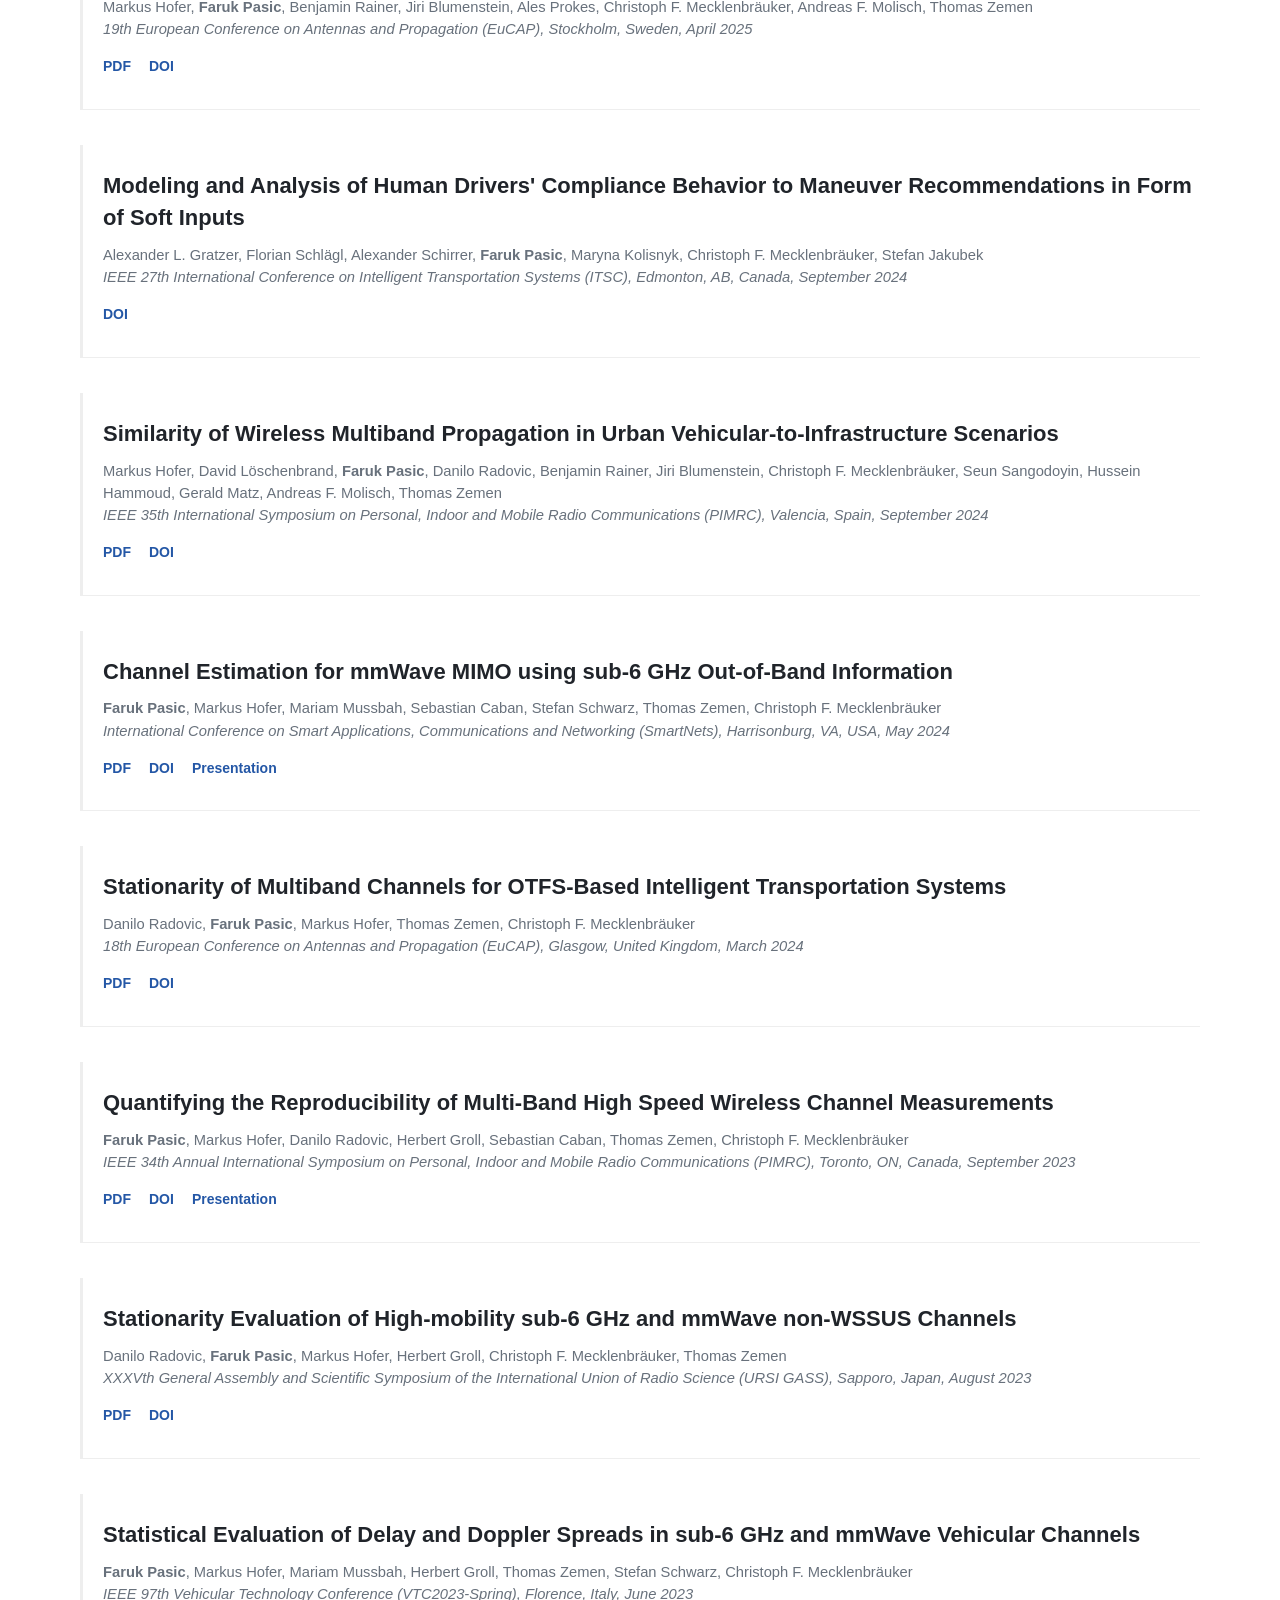
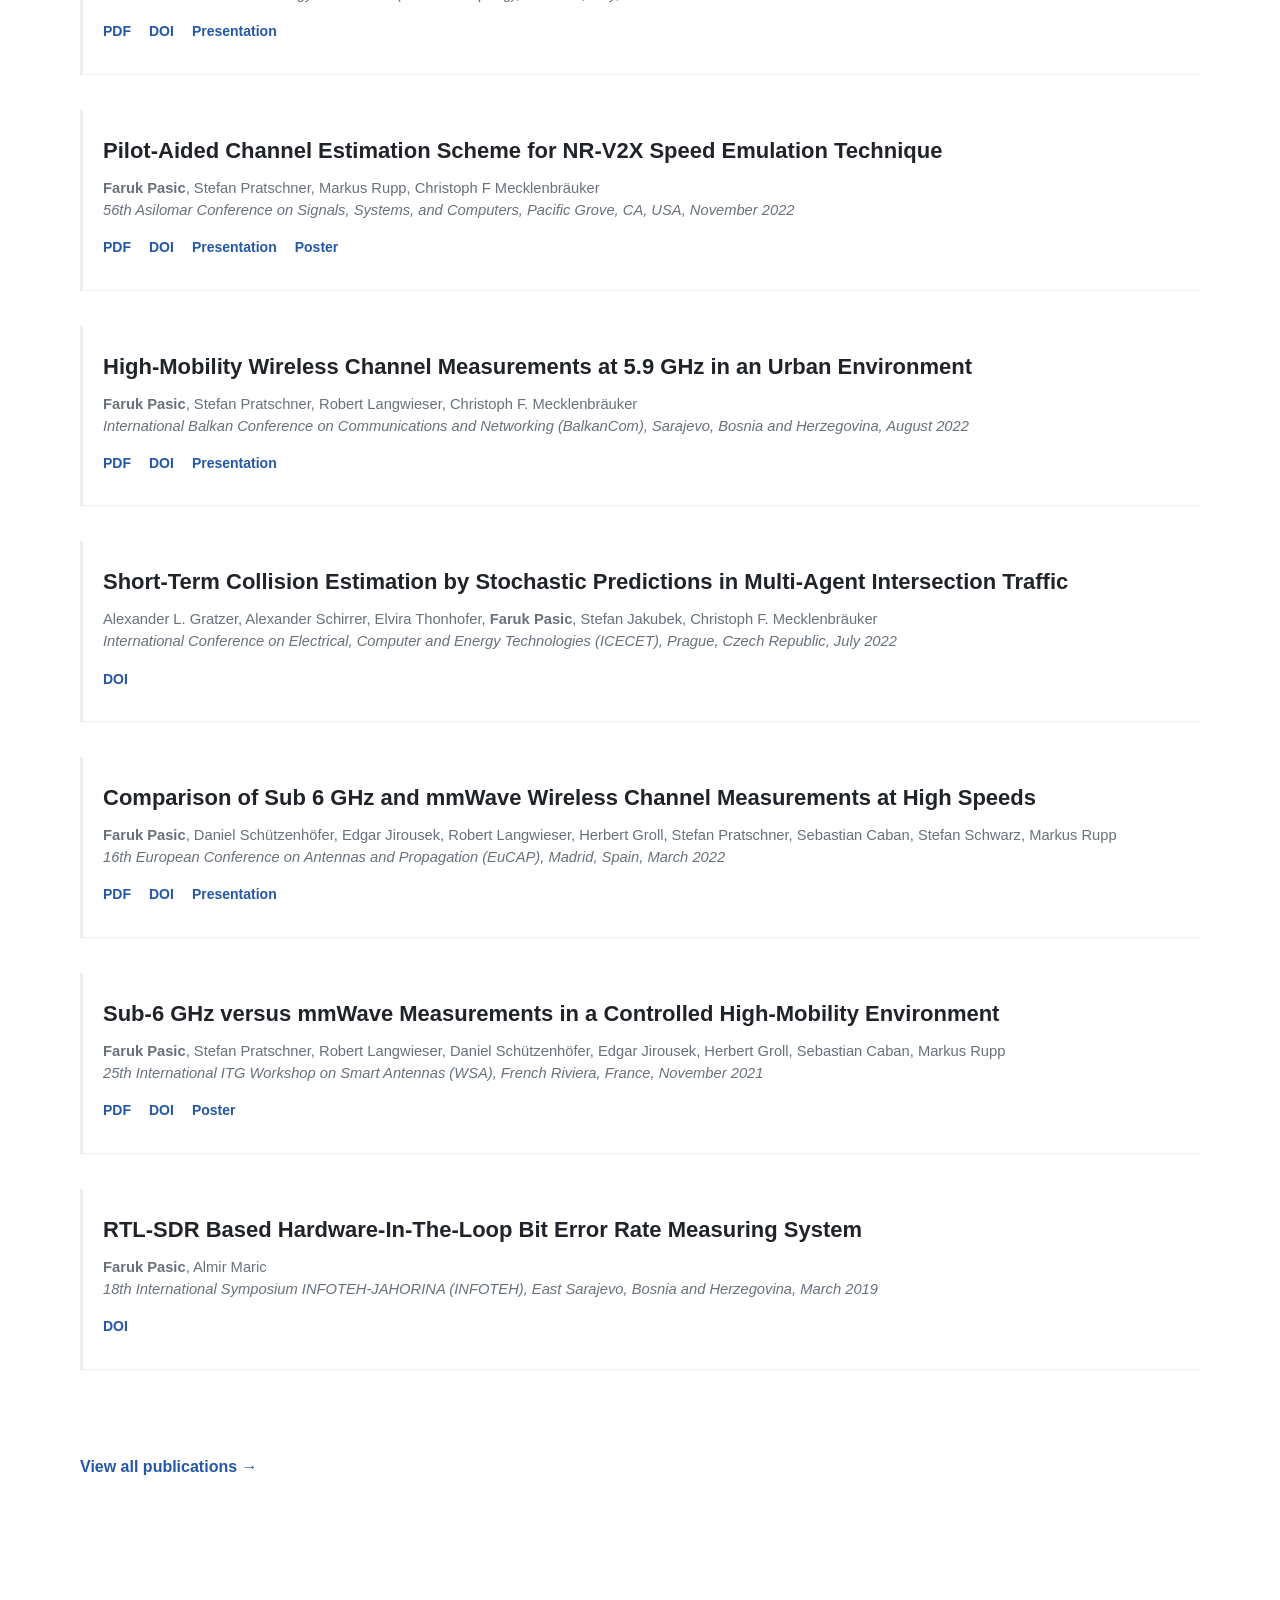
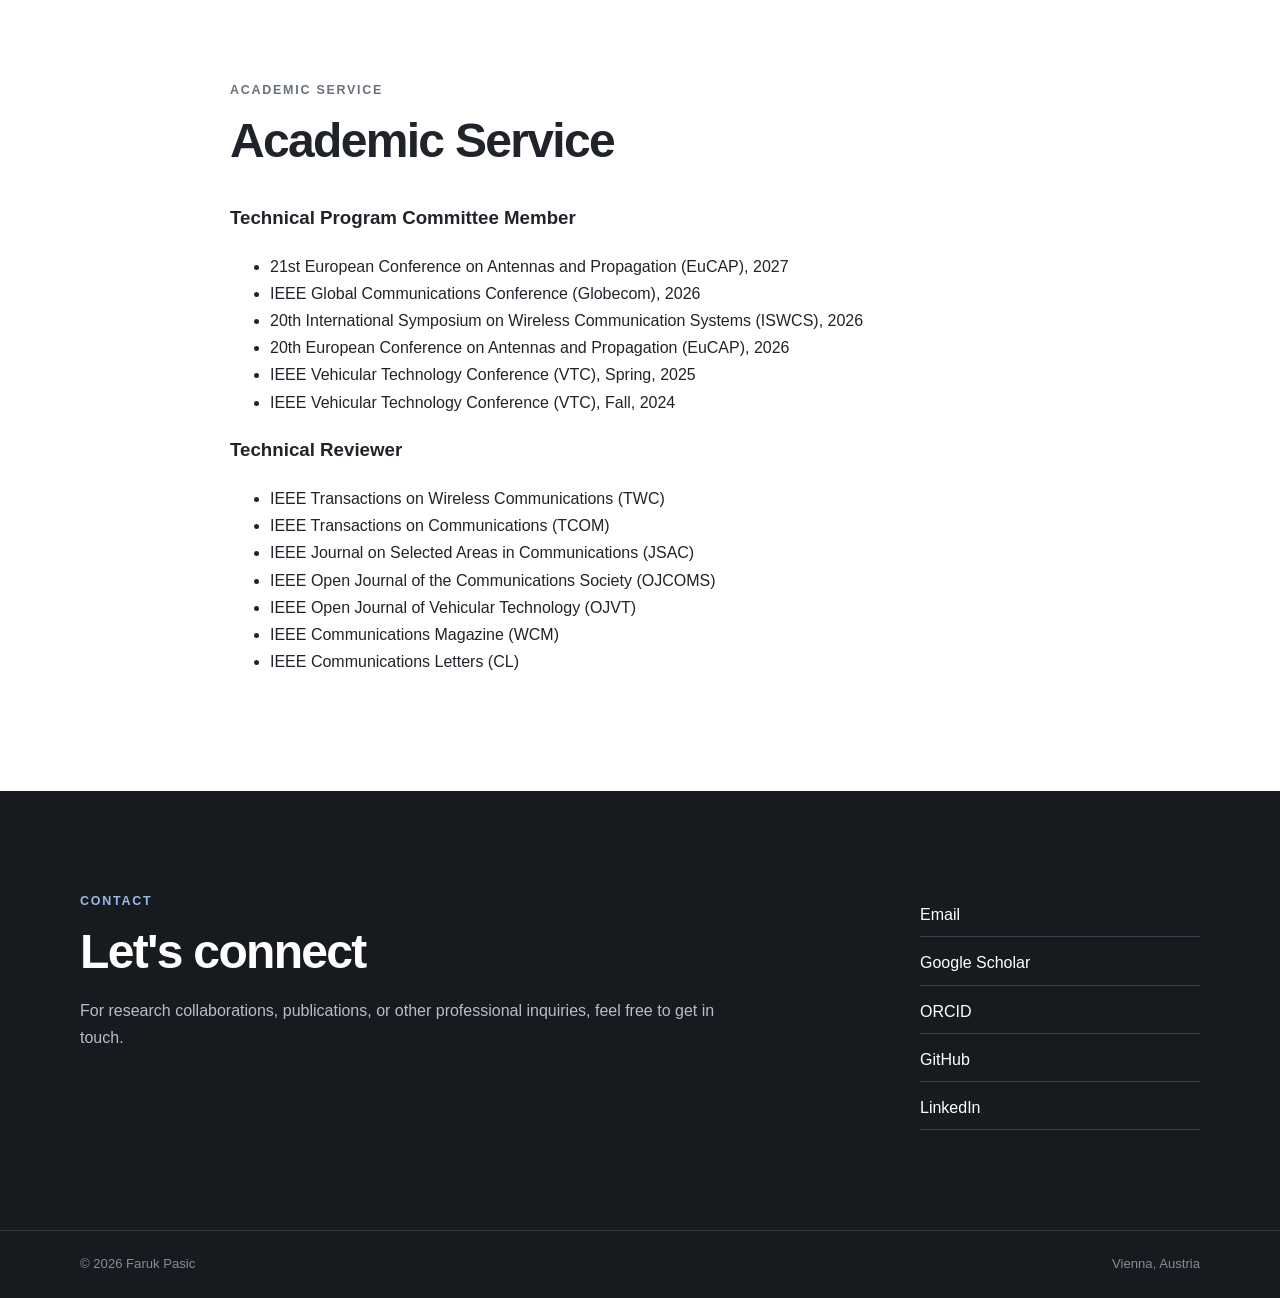
==== commit 832525b3: "Update index.html" ====
--- a/index.html
+++ b/index.html
@@ -411,6 +411,57 @@
         <section class="publication-section">
 
             <h2>Conference Papers</h2>
+
+            <div class="publication">
+
+                <h3>
+                    MIMO Channel Measurements in the Upper Mid-Band/FR3 in an Indoor Environment
+                </h3>
+
+                <p class="authors">
+                    Florian Asperger, Florian Kiss, <strong>Faruk Pasic</strong>, Philipp Svoboda, Markus Rupp
+                </p>
+
+                <p class="venue">
+                    Submitted to the 21th European Conference on Antennas and Propagation (EuCAP),
+                    Düsseldorf, Germany, April 2027
+                </p>
+
+            </div>
+            
+            <div class="publication">
+
+                <h3>
+                    Measurement-Based RIS-Assisted Path Identification in Indoor Environments
+                </h3>
+
+                <p class="authors">
+                    Florian Kiss, Zeyu Huang, <strong>Faruk Pasic</strong>, Florian Asperger, Christoph F. Mecklenbräuker, Markus Rupp
+                </p>
+
+                <p class="venue">
+                    Submitted to the 21th European Conference on Antennas and Propagation (EuCAP),
+                    Düsseldorf, Germany, April 2027
+                </p>
+
+            </div>
+            
+            <div class="publication">
+
+                <h3>
+                    Multi-Band Indoor MIMO Channel Measurements Across Sub-6 GHz, Mid-Band and mmWave: Comparing 2.55 GHz, 12.75 GHz and 25.5 GHz
+                </h3>
+
+                <p class="authors">
+                    <strong>Faruk Pasic</strong>, Florian Kiss, Florian Asperger, Diego Dupleich, Stefan Schwarz, Markus Rupp
+                </p>
+
+                <p class="venue">
+                    Submitted to the 21th European Conference on Antennas and Propagation (EuCAP),
+                    Düsseldorf, Germany, April 2027
+                </p>
+
+            </div>
             
             <div class="publication">
 
